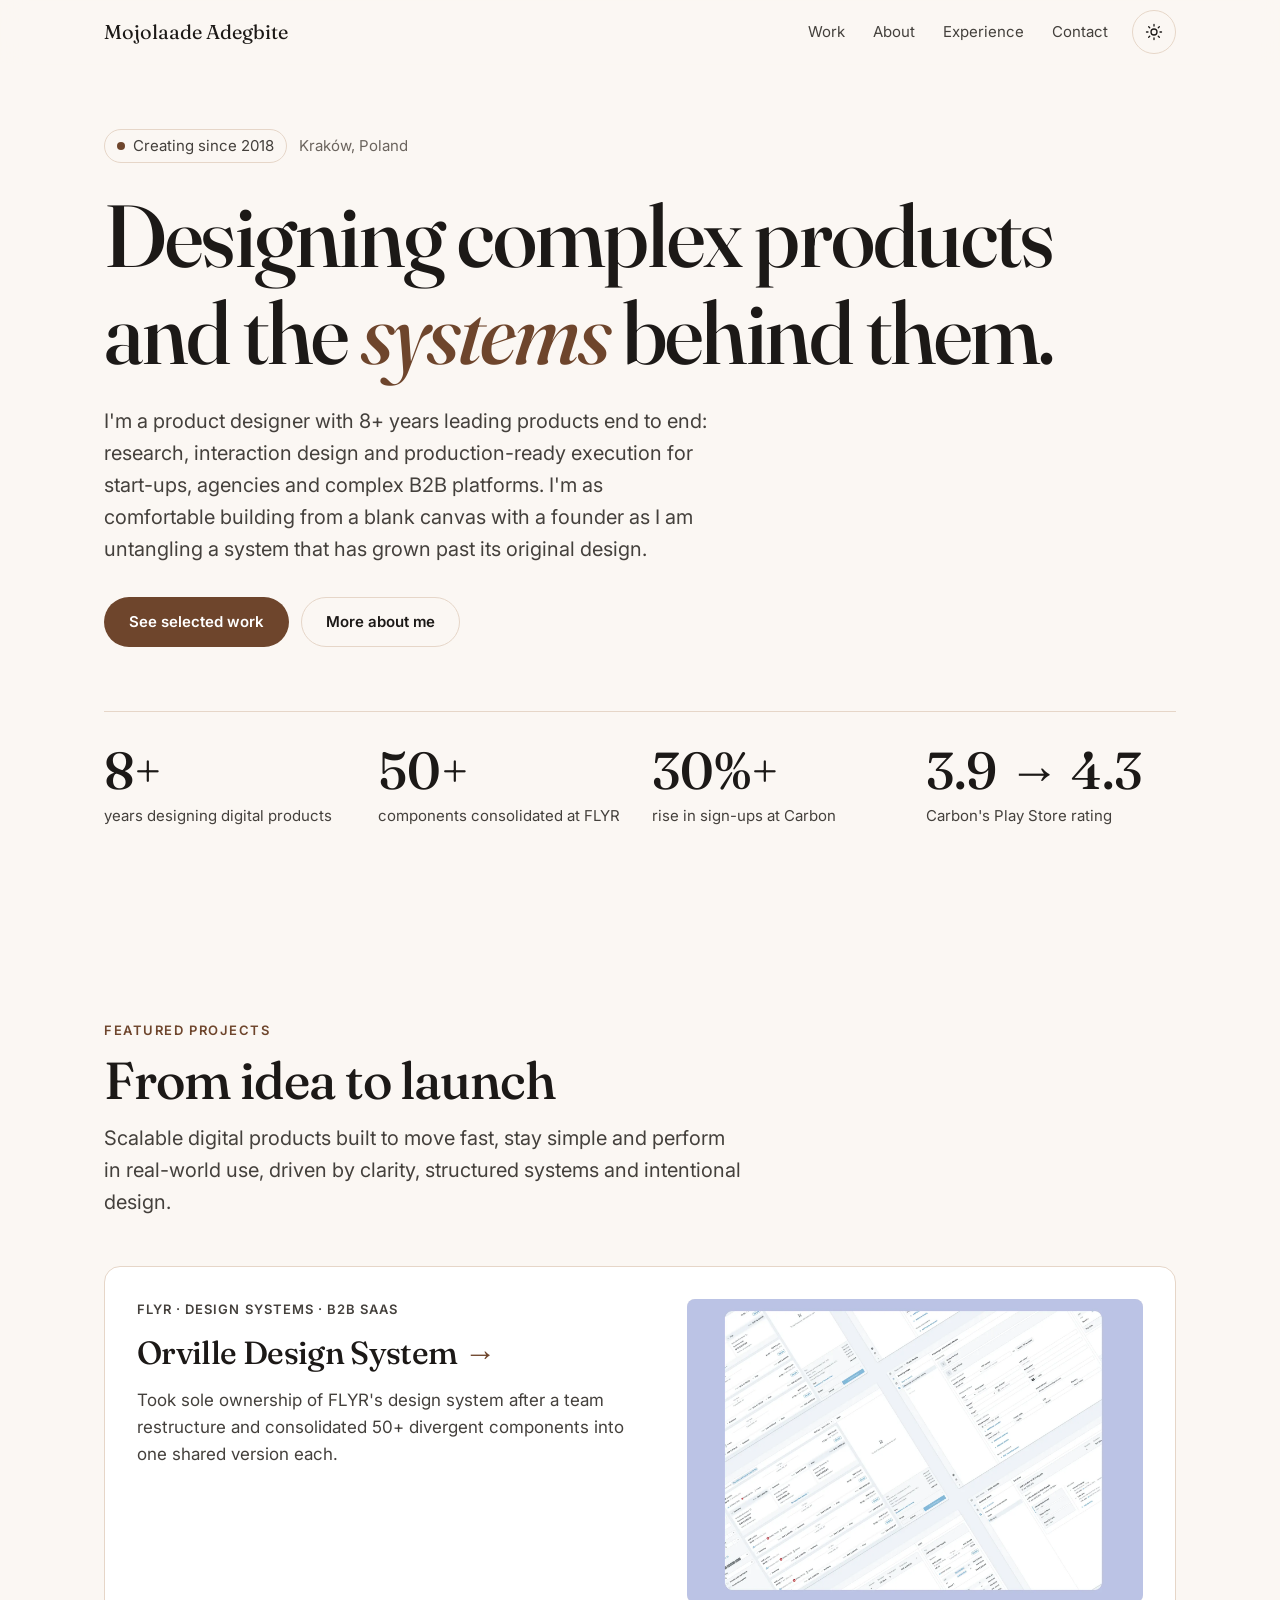
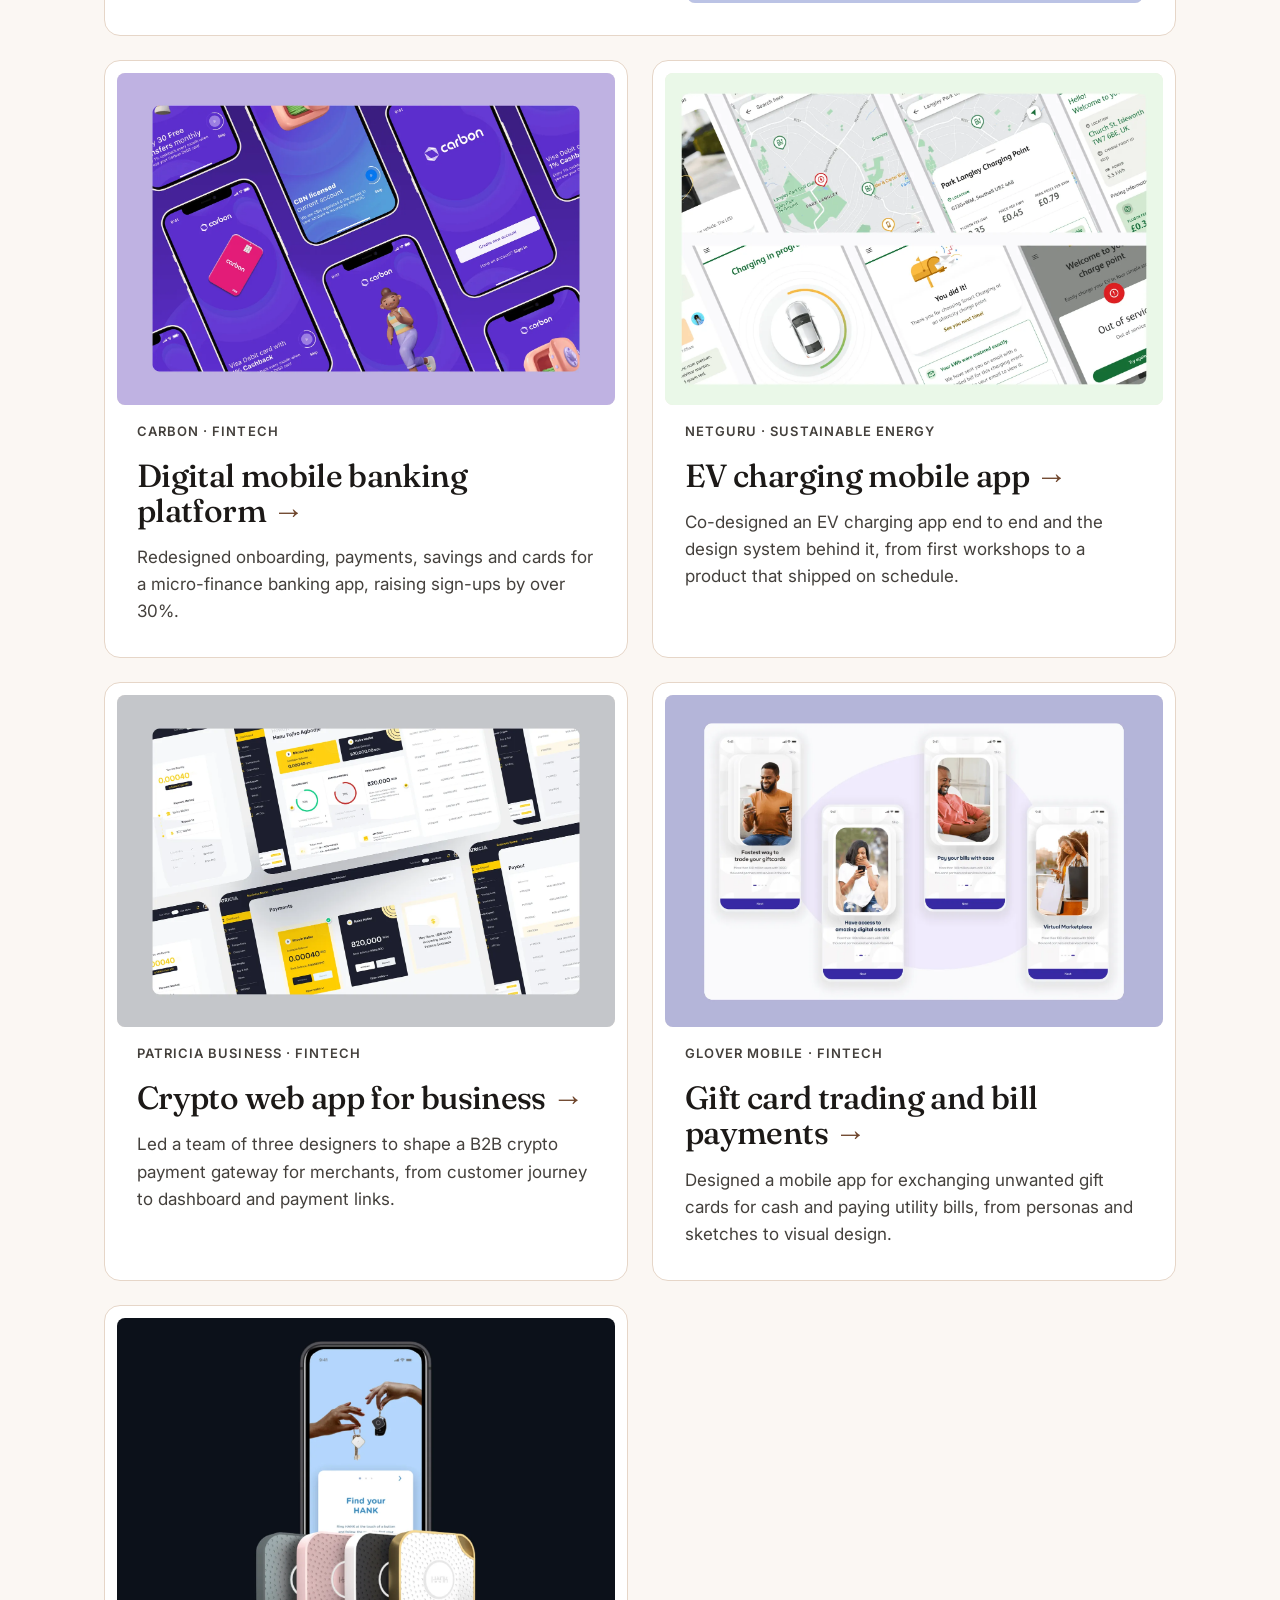
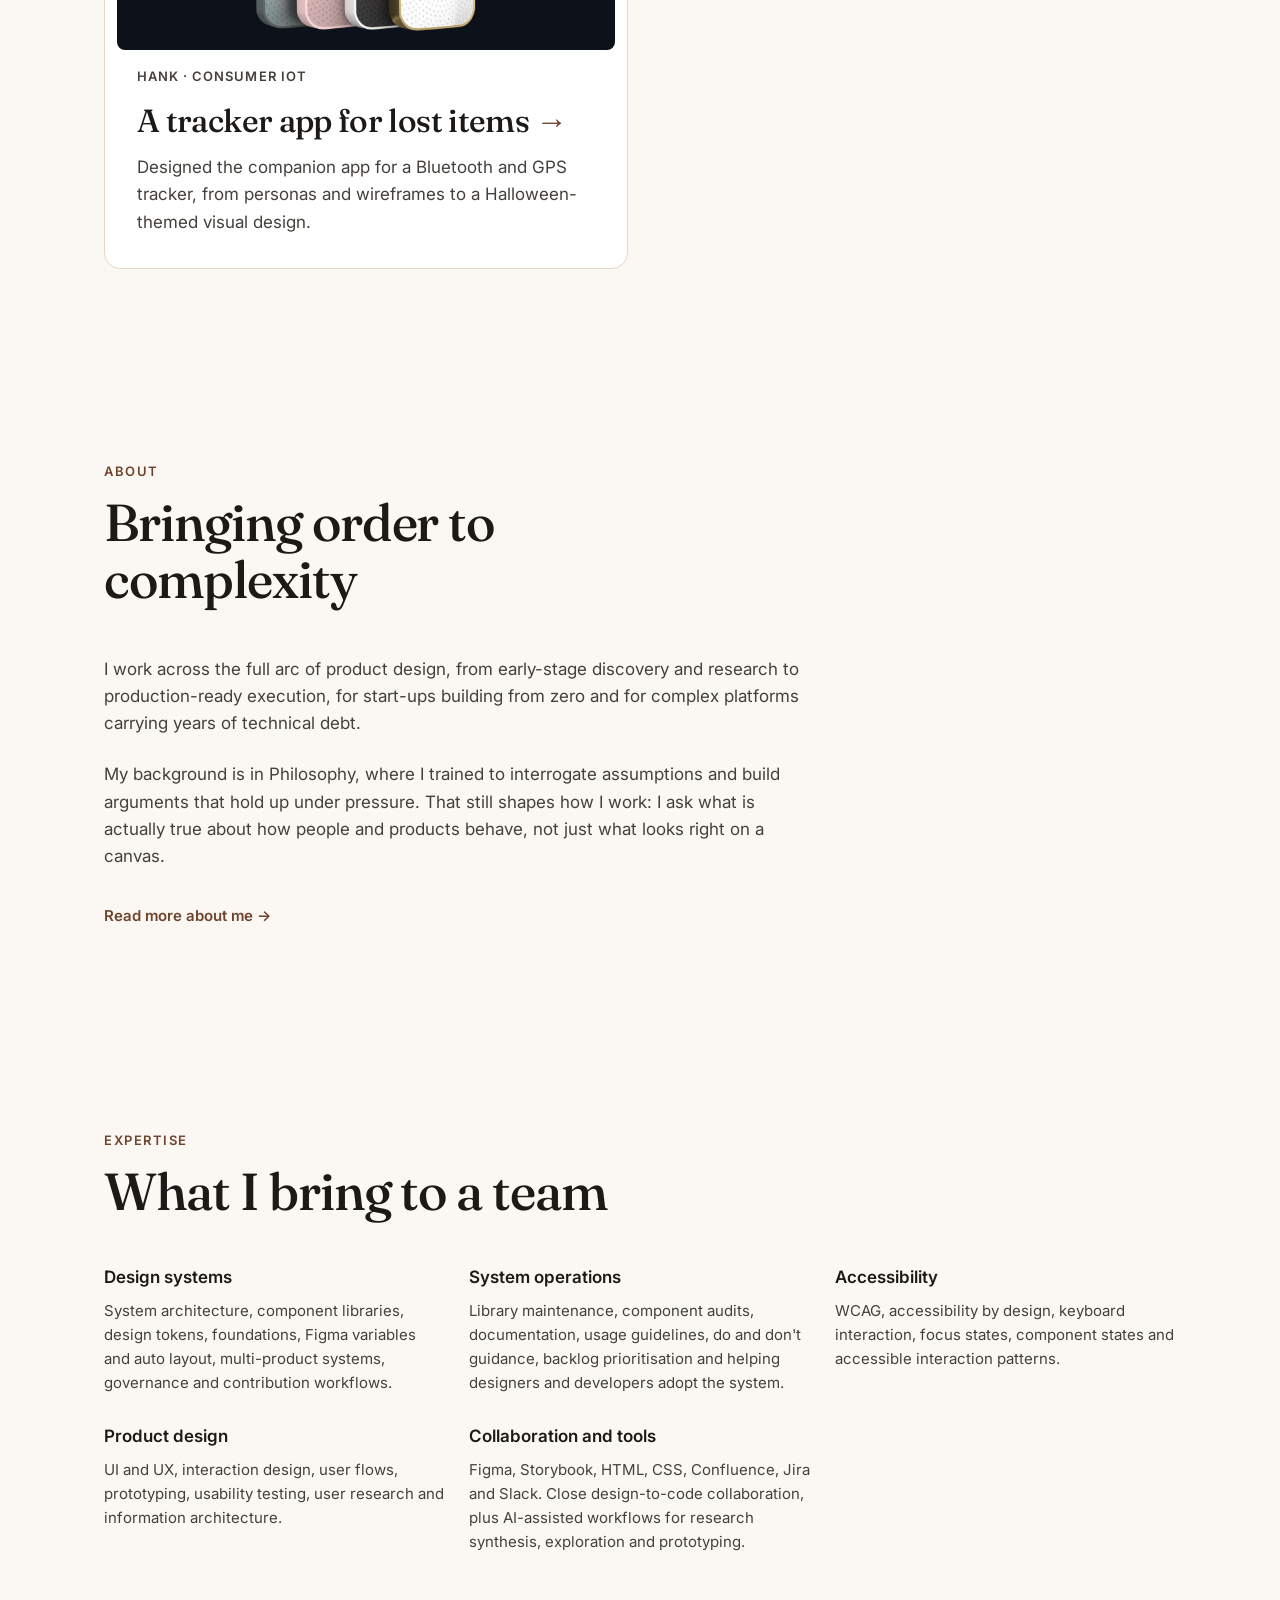
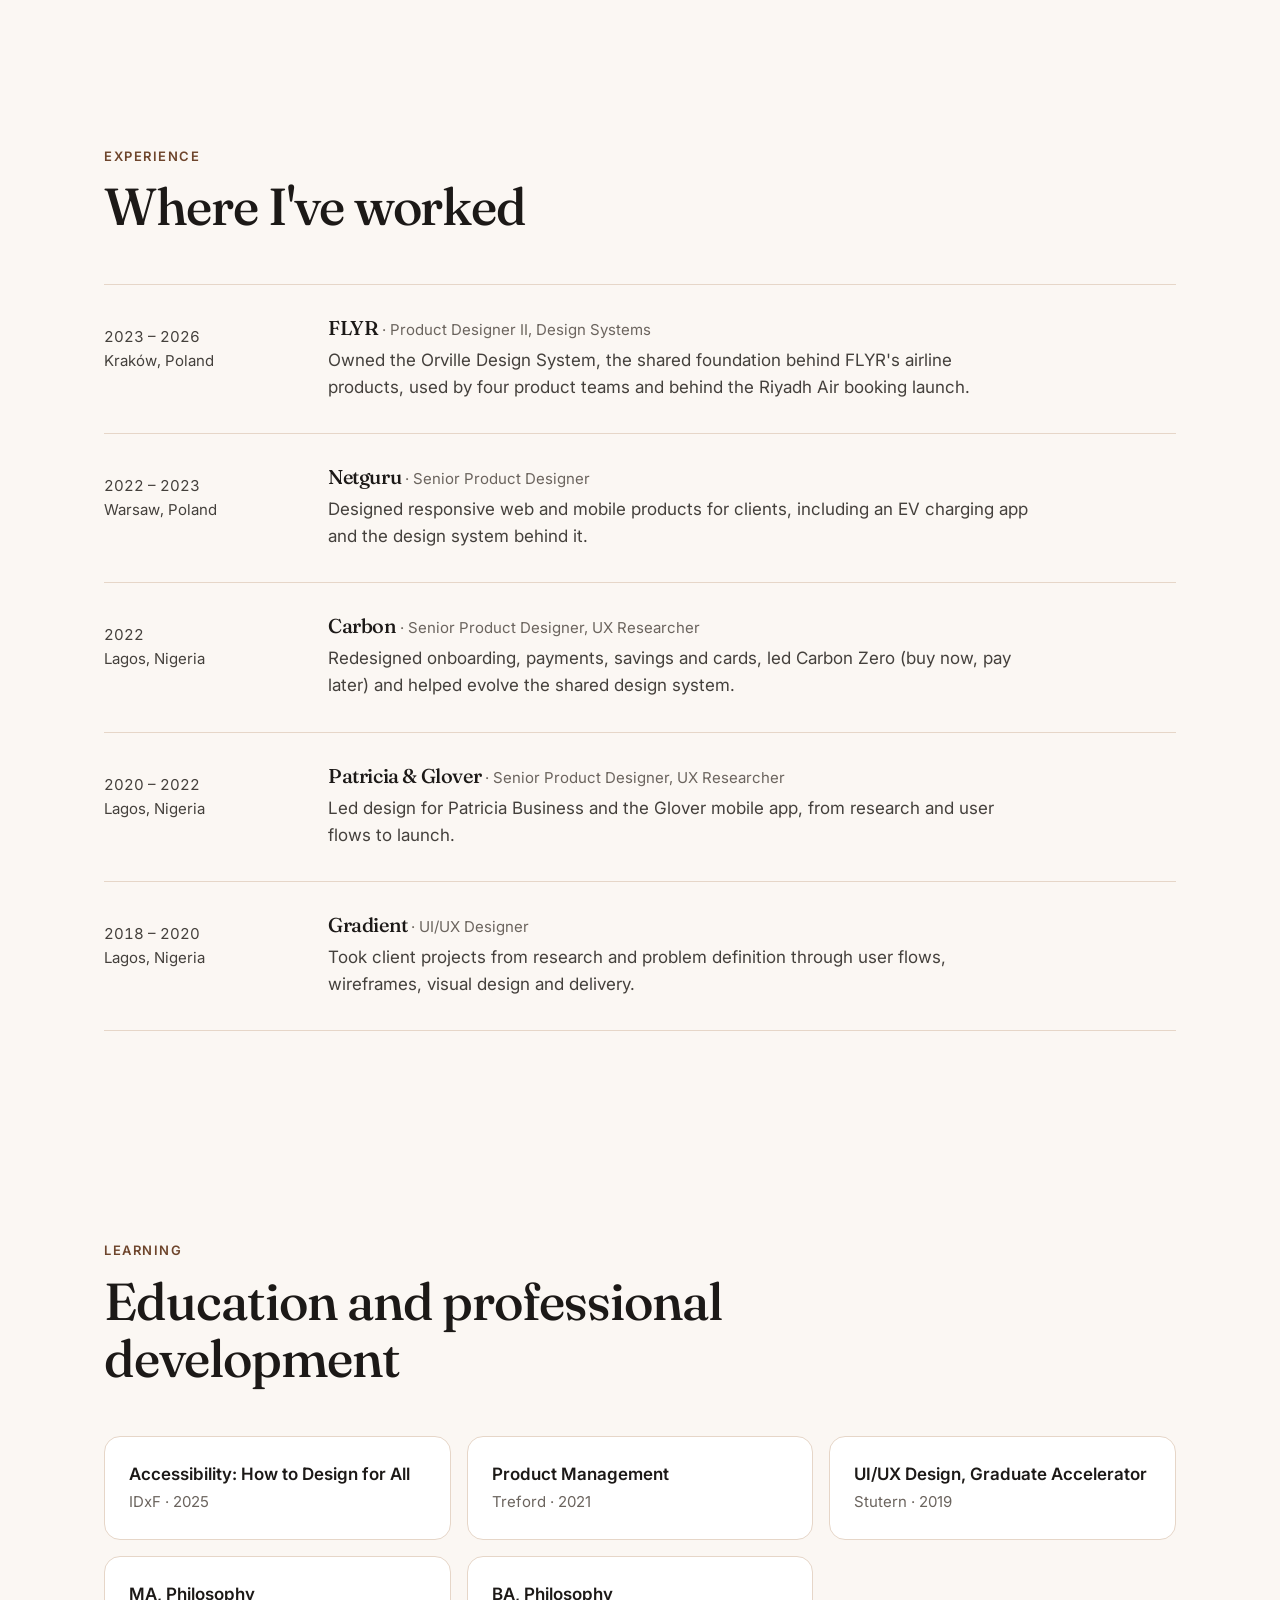
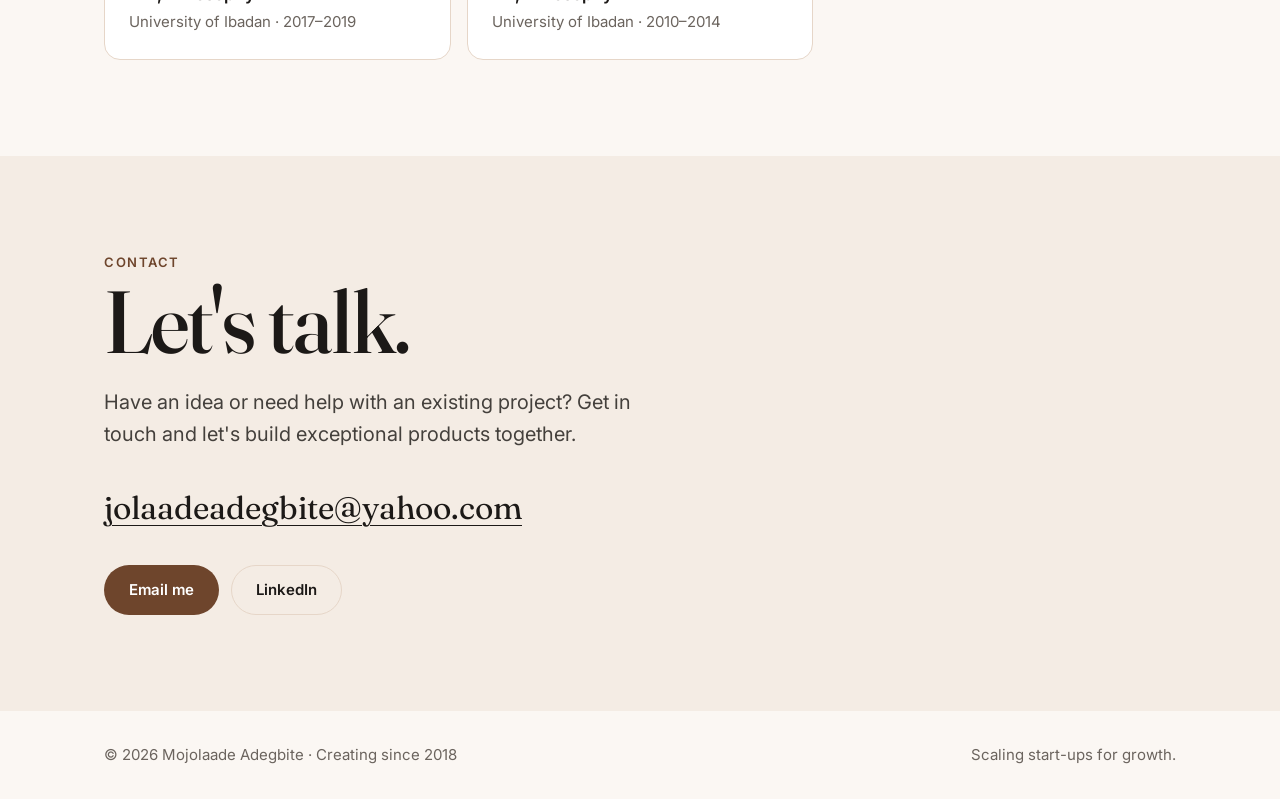
==== index.html @ 0b9174e7 "Add Hank tracker app case study New work/hank.html built from the Hank Figma file: overview, problem" ====
<!doctype html>
<html lang="en">
  <head>
    <meta charset="utf-8" />
    <meta name="viewport" content="width=device-width, initial-scale=1" />
    <title>Mojolaade Adegbite · Product Designer</title>
    <meta name="description" content="Mojolaade Adegbite is a Kraków-based product designer with 8+ years designing complex products and the design systems behind them, for start-ups, agencies and B2B platforms." />
    <meta property="og:title" content="Mojolaade Adegbite · Product Designer" />
    <meta property="og:description" content="Mojolaade Adegbite is a Kraków-based product designer with 8+ years designing complex products and the design systems behind them, for start-ups, agencies and B2B platforms." />
    <meta property="og:type" content="website" />
    <meta name="theme-color" content="#fbf7f3" media="(prefers-color-scheme: light)" />
    <meta name="theme-color" content="#141110" media="(prefers-color-scheme: dark)" />
    <link rel="icon" href="favicon.svg" type="image/svg+xml" />

    <!-- Apply a saved theme before first paint to avoid a flash. -->
    <script>
      try {
        const saved = localStorage.getItem("theme");
        if (saved) document.documentElement.dataset.theme = saved;
      } catch {}
    </script>

    <link rel="preconnect" href="https://fonts.googleapis.com" />
    <link rel="preconnect" href="https://fonts.gstatic.com" crossorigin />
    <link
      href="https://fonts.googleapis.com/css2?family=Fraunces:ital,opsz,wght@0,9..144,400..600;1,9..144,400..600&family=Inter:wght@400;500;600&display=swap"
      rel="stylesheet"
    />
    <link rel="stylesheet" href="styles/tokens.css" />
    <link rel="stylesheet" href="styles/main.css" />
    <script src="scripts/main.js" defer></script>
  </head>

  <body>
    <a class="skip-link" href="#main">Skip to content</a>

    <header class="site-header">
      <div class="container">
        <a class="wordmark" href="./">Mojolaade Adegbite</a>
        <nav class="nav" aria-label="Main">
          <a href="./#work">Work</a>
          <a href="about.html">About</a>
          <a href="./#experience">Experience</a>
          <a class="nav-contact" href="#contact">Contact</a>
          <button class="theme-toggle" type="button" aria-pressed="false">
            <span class="visually-hidden">Dark theme</span>
            <svg class="icon-sun" viewBox="0 0 24 24" fill="none" stroke="currentColor" stroke-width="1.75" stroke-linecap="round" aria-hidden="true"><circle cx="12" cy="12" r="4" /><path d="M12 2v2M12 20v2M4.9 4.9l1.4 1.4M17.7 17.7l1.4 1.4M2 12h2M20 12h2M4.9 19.1l1.4-1.4M17.7 6.3l1.4-1.4" /></svg>
            <svg class="icon-moon" viewBox="0 0 24 24" fill="none" stroke="currentColor" stroke-width="1.75" stroke-linecap="round" stroke-linejoin="round" aria-hidden="true"><path d="M21 12.8A9 9 0 1 1 11.2 3a7 7 0 0 0 9.8 9.8Z" /></svg>
          </button>
        </nav>
      </div>
    </header>

    <main id="main">
      <!-- Hero -->
      <section class="hero" id="top" aria-labelledby="hero-title">
        <div class="container">
          <div class="hero-meta">
            <span class="status">Creating since 2018</span>
            <span>Kraków, Poland</span>
          </div>
          <h1 id="hero-title">
            Designing complex products and the <em>systems</em> behind them.
          </h1>
          <p class="lede">
            I'm a product designer with 8+ years leading products end to end: research, interaction
            design and production-ready execution for start-ups, agencies and complex B2B platforms.
            I'm as comfortable building from a blank canvas with a founder as I am untangling a
            system that has grown past its original design.
          </p>
          <div class="actions">
            <a class="button button-primary" href="#work">See selected work</a>
            <a class="button button-secondary" href="about.html">More about me</a>
          </div>

          <ul class="stats" aria-label="Highlights">
            <li><strong>8+</strong><span>years designing digital products</span></li>
            <li><strong>50+</strong><span>components consolidated at FLYR</span></li>
            <li><strong>30%+</strong><span>rise in sign-ups at Carbon</span></li>
            <li><strong>3.9 → 4.3</strong><span>Carbon's Play Store rating</span></li>
          </ul>
        </div>
      </section>

      <!-- Selected work -->
      <section id="work" aria-labelledby="work-title">
        <div class="container">
          <div class="section-head reveal">
            <p class="eyebrow">Featured projects</p>
            <h2 id="work-title">From idea to launch</h2>
            <p class="lede">
              Scalable digital products built to move fast, stay simple and perform in real-world
              use, driven by clarity, structured systems and intentional design.
            </p>
          </div>

          <div class="work-grid">
            <article class="case case-featured reveal">
              <div>
                <p class="case-meta">FLYR · Design Systems · B2B SaaS</p>
                <h3><a href="work/flyr.html">Orville Design System</a></h3>
                <p>Took sole ownership of FLYR's design system after a team restructure and consolidated 50+ divergent components into one shared version each.</p>
              </div>
              <div class="case-media"><img src="images/work/flyr/cover.webp" alt="" width="1600" height="1244" loading="lazy" decoding="async" /></div>
            </article>

            <article class="case reveal">
              <div class="case-media"><img src="images/work/carbon/cover.webp" alt="" width="1600" height="1082" loading="lazy" decoding="async" /></div>
              <p class="case-meta">Carbon · Fintech</p>
                <h3><a href="work/carbon.html">Digital mobile banking platform</a></h3>
                <p>Redesigned onboarding, payments, savings and cards for a micro-finance banking app, raising sign-ups by over 30%.</p>
            </article>

            <article class="case reveal">
              <div class="case-media"><img src="images/work/netguru/cover.webp" alt="" width="1600" height="1049" loading="lazy" decoding="async" /></div>
              <p class="case-meta">Netguru · Sustainable Energy</p>
                <h3><a href="work/netguru.html">EV charging mobile app</a></h3>
                <p>Co-designed an EV charging app end to end and the design system behind it, from first workshops to a product that shipped on schedule.</p>
            </article>

            <article class="case reveal">
              <div class="case-media"><img src="images/work/patricia-business/cover.webp" alt="" width="1600" height="1082" loading="lazy" decoding="async" /></div>
              <p class="case-meta">Patricia Business · Fintech</p>
                <h3><a href="work/patricia-business.html">Crypto web app for business</a></h3>
                <p>Led a team of three designers to shape a B2B crypto payment gateway for merchants, from customer journey to dashboard and payment links.</p>
            </article>

            <article class="case reveal">
              <div class="case-media"><img src="images/work/glover/cover.webp" alt="" width="1600" height="1141" loading="lazy" decoding="async" /></div>
              <p class="case-meta">Glover Mobile · Fintech</p>
                <h3><a href="work/glover.html">Gift card trading and bill payments</a></h3>
                <p>Designed a mobile app for exchanging unwanted gift cards for cash and paying utility bills, from personas and sketches to visual design.</p>
            </article>

            <article class="case reveal">
              <div class="case-media"><img src="images/work/hank/cover.webp" alt="" width="1600" height="1100" loading="lazy" decoding="async" /></div>
              <p class="case-meta">Hank · Consumer IoT</p>
                <h3><a href="work/hank.html">A tracker app for lost items</a></h3>
                <p>Designed the companion app for a Bluetooth and GPS tracker, from personas and wireframes to a Halloween-themed visual design.</p>
            </article>
          </div>
        </div>
      </section>

      <!-- About -->
      <section id="about" aria-labelledby="about-title">
        <div class="container">
          <div class="section-head reveal">
            <p class="eyebrow">About</p>
            <h2 id="about-title">Bringing order to complexity</h2>
          </div>
          <div class="about-grid reveal">
            <p>
              I work across the full arc of product design, from early-stage discovery and research
              to production-ready execution, for start-ups building from zero and for complex
              platforms carrying years of technical debt.
            </p>
            <p>
              My background is in Philosophy, where I trained to interrogate assumptions and build
              arguments that hold up under pressure. That still shapes how I work: I ask what is
              actually true about how people and products behave, not just what looks right on a
              canvas.
            </p>
            <a class="text-link" href="about.html">Read more about me →</a>
          </div>
        </div>
      </section>

      <!-- Expertise -->
      <section id="expertise" aria-labelledby="expertise-title">
        <div class="container">
          <div class="section-head reveal">
            <p class="eyebrow">Expertise</p>
            <h2 id="expertise-title">What I bring to a team</h2>
          </div>
          <div class="expertise-grid reveal">
            <div>
              <h3>Design systems</h3>
              <p>System architecture, component libraries, design tokens, foundations, Figma variables and auto layout, multi-product systems, governance and contribution workflows.</p>
            </div>
            <div>
              <h3>System operations</h3>
              <p>Library maintenance, component audits, documentation, usage guidelines, do and don't guidance, backlog prioritisation and helping designers and developers adopt the system.</p>
            </div>
            <div>
              <h3>Accessibility</h3>
              <p>WCAG, accessibility by design, keyboard interaction, focus states, component states and accessible interaction patterns.</p>
            </div>
            <div>
              <h3>Product design</h3>
              <p>UI and UX, interaction design, user flows, prototyping, usability testing, user research and information architecture.</p>
            </div>
            <div>
              <h3>Collaboration and tools</h3>
              <p>Figma, Storybook, HTML, CSS, Confluence, Jira and Slack. Close design-to-code collaboration, plus AI-assisted workflows for research synthesis, exploration and prototyping.</p>
            </div>
          </div>
        </div>
      </section>

      <!-- Experience -->
      <section id="experience" aria-labelledby="experience-title">
        <div class="container">
          <div class="section-head reveal">
            <p class="eyebrow">Experience</p>
            <h2 id="experience-title">Where I've worked</h2>
          </div>
          <ol class="timeline reveal">
            <li class="role">
              <p class="role-when">2023 – 2026<br />Kraków, Poland</p>
              <div>
                <h3>FLYR <span>· Product Designer II, Design Systems</span></h3>
                <p>Owned the Orville Design System, the shared foundation behind FLYR's airline products, used by four product teams and behind the Riyadh Air booking launch.</p>
              </div>
            </li>
            <li class="role">
              <p class="role-when">2022 – 2023<br />Warsaw, Poland</p>
              <div>
                <h3>Netguru <span>· Senior Product Designer</span></h3>
                <p>Designed responsive web and mobile products for clients, including an EV charging app and the design system behind it.</p>
              </div>
            </li>
            <li class="role">
              <p class="role-when">2022<br />Lagos, Nigeria</p>
              <div>
                <h3>Carbon <span>· Senior Product Designer, UX Researcher</span></h3>
                <p>Redesigned onboarding, payments, savings and cards, led Carbon Zero (buy now, pay later) and helped evolve the shared design system.</p>
              </div>
            </li>
            <li class="role">
              <p class="role-when">2020 – 2022<br />Lagos, Nigeria</p>
              <div>
                <h3>Patricia &amp; Glover <span>· Senior Product Designer, UX Researcher</span></h3>
                <p>Led design for Patricia Business and the Glover mobile app, from research and user flows to launch.</p>
              </div>
            </li>
            <li class="role">
              <p class="role-when">2018 – 2020<br />Lagos, Nigeria</p>
              <div>
                <h3>Gradient <span>· UI/UX Designer</span></h3>
                <p>Took client projects from research and problem definition through user flows, wireframes, visual design and delivery.</p>
              </div>
            </li>
          </ol>
        </div>
      </section>

      <!-- Education -->
      <section id="education" aria-labelledby="education-title">
        <div class="container">
          <div class="section-head reveal">
            <p class="eyebrow">Learning</p>
            <h2 id="education-title">Education and professional development</h2>
          </div>
          <ul class="edu-list reveal">
            <li><strong>Accessibility: How to Design for All</strong><span>IDxF · 2025</span></li>
            <li><strong>Product Management</strong><span>Treford · 2021</span></li>
            <li><strong>UI/UX Design, Graduate Accelerator</strong><span>Stutern · 2019</span></li>
            <li><strong>MA, Philosophy</strong><span>University of Ibadan · 2017–2019</span></li>
            <li><strong>BA, Philosophy</strong><span>University of Ibadan · 2010–2014</span></li>
          </ul>
        </div>
      </section>

      <!-- Contact -->
      <section class="contact" id="contact" aria-labelledby="contact-title">
        <div class="container reveal">
          <p class="eyebrow">Contact</p>
          <h2 id="contact-title">Let's talk.</h2>
          <p class="lede" style="margin-top: var(--space-4); max-width: 36rem">
            Have an idea or need help with an existing project? Get in touch and let's build
            exceptional products together.
          </p>
          <a class="contact-email" href="mailto:jolaadeadegbite@yahoo.com">jolaadeadegbite@yahoo.com</a>
          <div class="actions">
            <a class="button button-primary" href="mailto:jolaadeadegbite@yahoo.com">Email me</a>
            <a class="button button-secondary" href="https://www.linkedin.com/in/mojolaade-adegbite/" target="_blank" rel="noopener">LinkedIn<span class="visually-hidden"> (opens in a new tab)</span></a>
          </div>
        </div>
      </section>
    </main>

    <footer class="site-footer">
      <div class="container">
        <p>© <span data-year>2026</span> Mojolaade Adegbite · Creating since 2018</p>
        <p>Scaling start-ups for growth.</p>
      </div>
    </footer>
  </body>
</html>
---- styles/tokens.css ----
/*
  Design tokens.
  Primitives hold raw values; semantic tokens map them to roles.
  Components only use semantic tokens, so a theme is a remap, not a rewrite.
*/

:root {
  /* Primitives: colour */
  --clay-50: #fbf7f3;
  --clay-100: #f4ece4;
  --clay-200: #e6d6c8;
  --clay-600: #8a5a3c;
  --clay-700: #6e452c;
  --ink-900: #1c1917;
  --ink-700: #44403c;
  --ink-500: #6b645e;
  --night-950: #141110;
  --night-900: #1d1917;
  --night-800: #2a2522;
  --night-600: #4a423d;
  --sand-100: #f2ebe4;
  --sand-300: #c9bdb2;
  --sand-500: #a39488;
  --peach-300: #e8b08c;
  --peach-400: #dc9a70;

  /* Primitives: type */
  --font-display: "Fraunces", Georgia, "Times New Roman", serif;
  --font-body: "Inter", system-ui, -apple-system, "Segoe UI", Roboto, sans-serif;

  --text-xs: 0.8125rem;
  --text-sm: 0.9375rem;
  --text-md: 1.0625rem;
  --text-lg: 1.25rem;
  --text-xl: clamp(1.5rem, 1.2rem + 1.2vw, 2rem);
  --text-2xl: clamp(2rem, 1.4rem + 2.6vw, 3.25rem);
  --text-3xl: clamp(2.75rem, 1.6rem + 5vw, 5.5rem);

  /* Primitives: space (4px base) */
  --space-1: 0.25rem;
  --space-2: 0.5rem;
  --space-3: 0.75rem;
  --space-4: 1rem;
  --space-5: 1.5rem;
  --space-6: 2rem;
  --space-7: 3rem;
  --space-8: 4rem;
  --space-9: 6rem;

  --radius-sm: 0.5rem;
  --radius-md: 1rem;
  --radius-pill: 999px;

  --duration-fast: 150ms;
  --duration-base: 300ms;
  --ease-out: cubic-bezier(0.2, 0.8, 0.2, 1);

  /* Semantic: light */
  --color-bg: var(--clay-50);
  --color-surface: #ffffff;
  --color-surface-muted: var(--clay-100);
  --color-border: var(--clay-200);
  --color-text: var(--ink-900);
  --color-text-muted: var(--ink-700);
  --color-text-subtle: var(--ink-500);
  --color-accent: var(--clay-700);
  --color-accent-hover: var(--clay-600);
  --color-on-accent: #ffffff;
  --color-focus: var(--clay-700);

  --layout-max: 72rem;
  --layout-gutter: clamp(1rem, 4vw, 2.5rem);

  color-scheme: light;
}

@media (prefers-color-scheme: dark) {
  :root:not([data-theme="light"]) {
    --color-bg: var(--night-950);
    --color-surface: var(--night-900);
    --color-surface-muted: var(--night-800);
    --color-border: var(--night-600);
    --color-text: var(--sand-100);
    --color-text-muted: var(--sand-300);
    --color-text-subtle: var(--sand-500);
    --color-accent: var(--peach-300);
    --color-accent-hover: var(--peach-400);
    --color-on-accent: var(--night-950);
    --color-focus: var(--peach-300);
    color-scheme: dark;
  }
}

:root[data-theme="dark"] {
  --color-bg: var(--night-950);
  --color-surface: var(--night-900);
  --color-surface-muted: var(--night-800);
  --color-border: var(--night-600);
  --color-text: var(--sand-100);
  --color-text-muted: var(--sand-300);
  --color-text-subtle: var(--sand-500);
  --color-accent: var(--peach-300);
  --color-accent-hover: var(--peach-400);
  --color-on-accent: var(--night-950);
  --color-focus: var(--peach-300);
  color-scheme: dark;
}
---- styles/main.css ----
/* Base */

*,
*::before,
*::after {
  box-sizing: border-box;
}

html {
  scroll-behavior: smooth;
  -webkit-text-size-adjust: 100%;
}

body {
  margin: 0;
  background: var(--color-bg);
  color: var(--color-text);
  font-family: var(--font-body);
  font-size: var(--text-md);
  line-height: 1.6;
  -webkit-font-smoothing: antialiased;
}

h1,
h2,
h3 {
  margin: 0;
  font-family: var(--font-display);
  font-weight: 500;
  line-height: 1.1;
  letter-spacing: -0.02em;
}

p,
ul {
  margin: 0;
}

a {
  color: inherit;
  text-underline-offset: 0.2em;
  text-decoration-thickness: 1px;
}

a:hover {
  color: var(--color-accent);
}

:focus-visible {
  outline: 2px solid var(--color-focus);
  outline-offset: 3px;
  border-radius: var(--radius-sm);
}

.visually-hidden {
  position: absolute;
  width: 1px;
  height: 1px;
  overflow: hidden;
  clip: rect(0 0 0 0);
  white-space: nowrap;
}

.skip-link {
  position: absolute;
  top: var(--space-3);
  left: var(--space-3);
  z-index: 10;
  padding: var(--space-2) var(--space-4);
  background: var(--color-accent);
  color: var(--color-on-accent);
  border-radius: var(--radius-pill);
  transform: translateY(-200%);
}

.skip-link:focus {
  transform: none;
}

.container {
  width: 100%;
  max-width: var(--layout-max);
  margin: 0 auto;
  padding: 0 var(--layout-gutter);
}

/* Header */

.site-header {
  position: sticky;
  top: 0;
  z-index: 5;
  background: color-mix(in srgb, var(--color-bg) 85%, transparent);
  backdrop-filter: blur(12px);
  -webkit-backdrop-filter: blur(12px);
  border-bottom: 1px solid transparent;
  transition: border-color var(--duration-base) var(--ease-out);
}

.site-header.is-scrolled {
  border-bottom-color: var(--color-border);
}

.site-header .container {
  display: flex;
  align-items: center;
  justify-content: space-between;
  gap: var(--space-4);
  min-height: 4rem;
}

.wordmark {
  font-family: var(--font-display);
  font-size: var(--text-lg);
  text-decoration: none;
}

.nav {
  display: flex;
  align-items: center;
  gap: var(--space-1);
}

.nav a {
  padding: var(--space-2) var(--space-3);
  font-size: var(--text-sm);
  color: var(--color-text-muted);
  text-decoration: none;
  border-radius: var(--radius-pill);
}

.nav a:hover {
  color: var(--color-text);
  background: var(--color-surface-muted);
}

.theme-toggle {
  display: inline-grid;
  place-items: center;
  width: 2.75rem;
  height: 2.75rem;
  margin-left: var(--space-2);
  padding: 0;
  border: 1px solid var(--color-border);
  border-radius: var(--radius-pill);
  background: transparent;
  color: var(--color-text);
  cursor: pointer;
}

.theme-toggle:hover {
  background: var(--color-surface-muted);
}

.theme-toggle svg {
  width: 1.125rem;
  height: 1.125rem;
}

.icon-moon,
:root[data-theme="dark"] .icon-sun {
  display: none;
}

:root[data-theme="dark"] .icon-moon {
  display: block;
}

@media (max-width: 40rem) {
  .nav a:not(.nav-contact) {
    display: none;
  }
}

/* Sections */

section {
  padding: var(--space-9) 0;
  scroll-margin-top: 4rem;
}

.section-head {
  display: grid;
  gap: var(--space-3);
  margin-bottom: var(--space-7);
  max-width: 40rem;
}

.eyebrow {
  font-size: var(--text-xs);
  font-weight: 600;
  letter-spacing: 0.12em;
  text-transform: uppercase;
  color: var(--color-accent);
}

.section-head h2 {
  font-size: var(--text-2xl);
}

.lede {
  font-size: var(--text-lg);
  color: var(--color-text-muted);
}

/* Hero */

.hero {
  padding-top: var(--space-8);
}

.hero-meta {
  display: flex;
  flex-wrap: wrap;
  align-items: center;
  gap: var(--space-3);
  margin-bottom: var(--space-5);
  font-size: var(--text-sm);
  color: var(--color-text-subtle);
}

.status {
  display: inline-flex;
  align-items: center;
  gap: var(--space-2);
  padding: var(--space-1) var(--space-3);
  border: 1px solid var(--color-border);
  border-radius: var(--radius-pill);
  color: var(--color-text-muted);
}

.status::before {
  content: "";
  width: 0.5rem;
  height: 0.5rem;
  border-radius: 50%;
  background: var(--color-accent);
}

.hero h1 {
  max-width: 18ch;
  font-size: var(--text-3xl);
}

.hero h1 em {
  font-style: italic;
  color: var(--color-accent);
}

.hero .lede {
  max-width: 38rem;
  margin-top: var(--space-5);
}

.actions {
  display: flex;
  flex-wrap: wrap;
  gap: var(--space-3);
  margin-top: var(--space-6);
}

.button {
  display: inline-flex;
  align-items: center;
  gap: var(--space-2);
  min-height: 2.75rem;
  padding: var(--space-3) var(--space-5);
  font-size: var(--text-sm);
  font-weight: 600;
  text-decoration: none;
  border-radius: var(--radius-pill);
  border: 1px solid transparent;
  transition:
    background-color var(--duration-fast) var(--ease-out),
    transform var(--duration-fast) var(--ease-out);
}

.button:active {
  transform: scale(0.98);
}

.button-primary {
  background: var(--color-accent);
  color: var(--color-on-accent);
}

.button-primary:hover {
  background: var(--color-accent-hover);
  color: var(--color-on-accent);
}

.button-secondary {
  border-color: var(--color-border);
  color: var(--color-text);
}

.button-secondary:hover {
  background: var(--color-surface-muted);
  color: var(--color-text);
}

.stats {
  display: grid;
  grid-template-columns: repeat(auto-fit, minmax(10rem, 1fr));
  gap: var(--space-5);
  margin-top: var(--space-8);
  padding-top: var(--space-6);
  border-top: 1px solid var(--color-border);
  list-style: none;
  padding-left: 0;
}

.stats strong {
  display: block;
  font-family: var(--font-display);
  font-size: var(--text-2xl);
  font-weight: 500;
  line-height: 1;
}

.stats span {
  display: block;
  margin-top: var(--space-2);
  font-size: var(--text-sm);
  color: var(--color-text-muted);
}

/* Work */

.work-grid {
  display: grid;
  grid-template-columns: repeat(auto-fit, minmax(min(100%, 22rem), 1fr));
  gap: var(--space-5);
}

.case {
  display: flex;
  flex-direction: column;
  gap: var(--space-4);
  padding: var(--space-6);
  background: var(--color-surface);
  border: 1px solid var(--color-border);
  border-radius: var(--radius-md);
}

.case-featured {
  grid-column: 1 / -1;
}

.case-featured > div:first-child {
  display: grid;
  gap: var(--space-4);
}

@media (min-width: 56rem) {
  .case-featured {
    display: grid;
    grid-template-columns: 1.1fr 1fr;
    gap: var(--space-7);
    align-items: start;
  }
}

.case-meta {
  font-size: var(--text-xs);
  font-weight: 600;
  letter-spacing: 0.08em;
  text-transform: uppercase;
  color: var(--color-text-subtle);
}

.case h3 {
  font-size: var(--text-xl);
}

.case p {
  color: var(--color-text-muted);
}

.case ul {
  display: grid;
  gap: var(--space-2);
  padding-left: var(--space-5);
  color: var(--color-text-muted);
  font-size: var(--text-sm);
}

/* Expertise */

.expertise-grid {
  display: grid;
  grid-template-columns: repeat(auto-fit, minmax(min(100%, 16rem), 1fr));
  gap: var(--space-6) var(--space-5);
}

.expertise-grid h3 {
  margin-bottom: var(--space-3);
  font-family: var(--font-body);
  font-size: var(--text-md);
  font-weight: 600;
  letter-spacing: 0;
}

.expertise-grid p {
  font-size: var(--text-sm);
  color: var(--color-text-muted);
}

/* Experience */

.timeline {
  display: grid;
  padding: 0;
  list-style: none;
  border-top: 1px solid var(--color-border);
}

.role {
  display: grid;
  gap: var(--space-2) var(--space-6);
  padding: var(--space-6) 0;
  border-bottom: 1px solid var(--color-border);
}

@media (min-width: 48rem) {
  .role {
    grid-template-columns: 12rem 1fr;
  }
}

.role-when {
  font-size: var(--text-sm);
  color: var(--color-text-subtle);
  font-variant-numeric: tabular-nums;
}

.role h3 {
  font-size: var(--text-lg);
}

.role h3 span {
  color: var(--color-text-subtle);
  font-family: var(--font-body);
  font-size: var(--text-sm);
  font-weight: 400;
  letter-spacing: 0;
}

.role p {
  margin-top: var(--space-2);
  max-width: 44rem;
  color: var(--color-text-muted);
}

/* Education */

.edu-list {
  display: grid;
  grid-template-columns: repeat(auto-fit, minmax(min(100%, 18rem), 1fr));
  gap: var(--space-4);
  padding: 0;
  list-style: none;
}

.edu-list li {
  padding: var(--space-5);
  background: var(--color-surface);
  border: 1px solid var(--color-border);
  border-radius: var(--radius-md);
}

.edu-list strong {
  display: block;
  font-weight: 600;
}

.edu-list span {
  font-size: var(--text-sm);
  color: var(--color-text-subtle);
}

/* Contact */

.contact {
  background: var(--color-surface-muted);
}

.contact h2 {
  max-width: 16ch;
  font-size: var(--text-3xl);
}

.contact-email {
  display: inline-block;
  margin-top: var(--space-6);
  font-family: var(--font-display);
  font-size: var(--text-xl);
  overflow-wrap: anywhere;
}

.site-footer {
  padding: var(--space-6) 0;
  font-size: var(--text-sm);
  color: var(--color-text-subtle);
}

.site-footer .container {
  display: flex;
  flex-wrap: wrap;
  justify-content: space-between;
  gap: var(--space-3);
}

/* Motion: gentle reveal on scroll, skipped for Reduce Motion */

@media (prefers-reduced-motion: no-preference) {
  .reveal {
    opacity: 0;
    transform: translateY(1rem);
    transition:
      opacity 600ms var(--ease-out),
      transform 600ms var(--ease-out);
  }

  .reveal.is-visible {
    opacity: 1;
    transform: none;
  }
}

@media (prefers-reduced-motion: reduce) {
  html {
    scroll-behavior: auto;
  }
}

/* Inline text link with an arrow, used for "More about me" and back links */

.text-link {
  display: inline-flex;
  align-items: center;
  gap: var(--space-2);
  min-height: 2.75rem;
  font-size: var(--text-sm);
  font-weight: 600;
  color: var(--color-accent);
  text-decoration: none;
}

.text-link:hover {
  color: var(--color-accent-hover);
  text-decoration: underline;
}

/* Work cards link through to case studies */

.case h3 a {
  text-decoration: none;
}

.case h3 a::after {
  content: " →";
  color: var(--color-accent);
}

.case h3 a:hover {
  color: var(--color-accent);
  text-decoration: underline;
}

/* About (homepage teaser) */

.about-grid {
  display: grid;
  gap: var(--space-5);
  max-width: 44rem;
}

.about-grid p {
  color: var(--color-text-muted);
}

/* Case study and long-form pages */

.page-hero {
  padding-top: var(--space-8);
  padding-bottom: var(--space-7);
}

.page-hero h1 {
  max-width: 20ch;
  margin-top: var(--space-3);
  font-size: var(--text-3xl);
}

.page-hero .lede {
  max-width: 44rem;
  margin-top: var(--space-5);
}

.facts {
  display: grid;
  grid-template-columns: repeat(auto-fit, minmax(min(100%, 11rem), 1fr));
  gap: var(--space-5);
  margin: var(--space-7) 0 0;
  padding-top: var(--space-5);
  border-top: 1px solid var(--color-border);
}

.facts dt {
  font-size: var(--text-xs);
  font-weight: 600;
  letter-spacing: 0.08em;
  text-transform: uppercase;
  color: var(--color-text-subtle);
}

.facts dd {
  margin: var(--space-1) 0 0;
}

.prose {
  padding-bottom: var(--space-9);
}

/* Keep a readable measure while staying on the page's left edge */
.prose > * {
  max-width: 44rem;
}

.prose > .stats {
  max-width: none;
}

.prose > * + * {
  margin-top: var(--space-4);
}

.prose h2 {
  margin-top: var(--space-8);
  font-size: var(--text-2xl);
}

.prose h2 + * {
  margin-top: var(--space-5);
}

.prose .eyebrow {
  margin-top: var(--space-8);
}

.prose .eyebrow + h2 {
  margin-top: var(--space-3);
}

.prose h3 {
  margin-top: var(--space-6);
  font-size: var(--text-lg);
}

.prose p,
.prose li {
  color: var(--color-text-muted);
}

.prose ul,
.prose ol {
  display: grid;
  gap: var(--space-2);
  padding-left: var(--space-5);
}

.prose strong {
  color: var(--color-text);
  font-weight: 600;
}

.prose blockquote {
  margin: var(--space-5) 0 0;
  padding: var(--space-4) var(--space-5);
  border-left: 3px solid var(--color-accent);
  background: var(--color-surface);
  border-radius: 0 var(--radius-sm) var(--radius-sm) 0;
  font-style: italic;
  color: var(--color-text-muted);
}

.prose blockquote + blockquote {
  margin-top: var(--space-3);
}

.pull {
  margin-top: var(--space-6);
  font-family: var(--font-display);
  font-size: var(--text-xl);
  line-height: 1.3;
  color: var(--color-text);
}

.prose .stats {
  gap: var(--space-5);
  margin-top: var(--space-6);
  padding-left: 0;
}

/* Colour swatches in a case study's style guide */
.prose .swatches {
  display: grid;
  grid-template-columns: repeat(auto-fill, minmax(8rem, 1fr));
  gap: var(--space-4);
  padding-left: 0;
  list-style: none;
}

.swatches li {
  display: grid;
  gap: var(--space-1);
  font-size: var(--text-sm);
  font-variant-numeric: tabular-nums;
}

.swatches li::before {
  content: "";
  aspect-ratio: 4 / 3;
  border-radius: var(--radius-sm);
  border: 1px solid var(--color-border);
  background: var(--swatch);
}

.swatches span {
  font-weight: 600;
  color: var(--color-text);
}

.more-work {
  padding: var(--space-8) 0;
  border-top: 1px solid var(--color-border);
}

.more-work h2 {
  margin-bottom: var(--space-5);
  font-size: var(--text-xl);
}

/* Images */

.case-media {
  overflow: hidden;
  border-radius: var(--radius-sm);
  background: var(--color-surface-muted);
}

.case-media img,
.figure img {
  display: block;
  width: 100%;
  height: auto;
}

.case:not(.case-featured) .case-media {
  margin: calc(var(--space-3) - var(--space-6)) calc(var(--space-3) - var(--space-6)) 0;
}

/* One shape for every card so titles line up across a row */
.case-media img {
  aspect-ratio: 3 / 2;
  object-fit: cover;
}

.figure {
  margin: var(--space-6) 0 0;
}

.figure img {
  border-radius: var(--radius-md);
  border: 1px solid var(--color-border);
}

/* Tall screenshots keep their shape but stop at a screen-ish height */
.prose .figure img {
  width: auto;
  max-width: 100%;
  max-height: 48rem;
}

.figure figcaption {
  margin-top: var(--space-2);
  font-size: var(--text-sm);
  color: var(--color-text-subtle);
}

.cover {
  margin: 0 0 var(--space-7);
}

.about-hero {
  display: grid;
  gap: var(--space-6);
  align-items: end;
}

.portrait {
  max-width: 20rem;
  margin: 0;
}

@media (min-width: 48rem) {
  .about-hero {
    grid-template-columns: 1fr 18rem;
  }
}
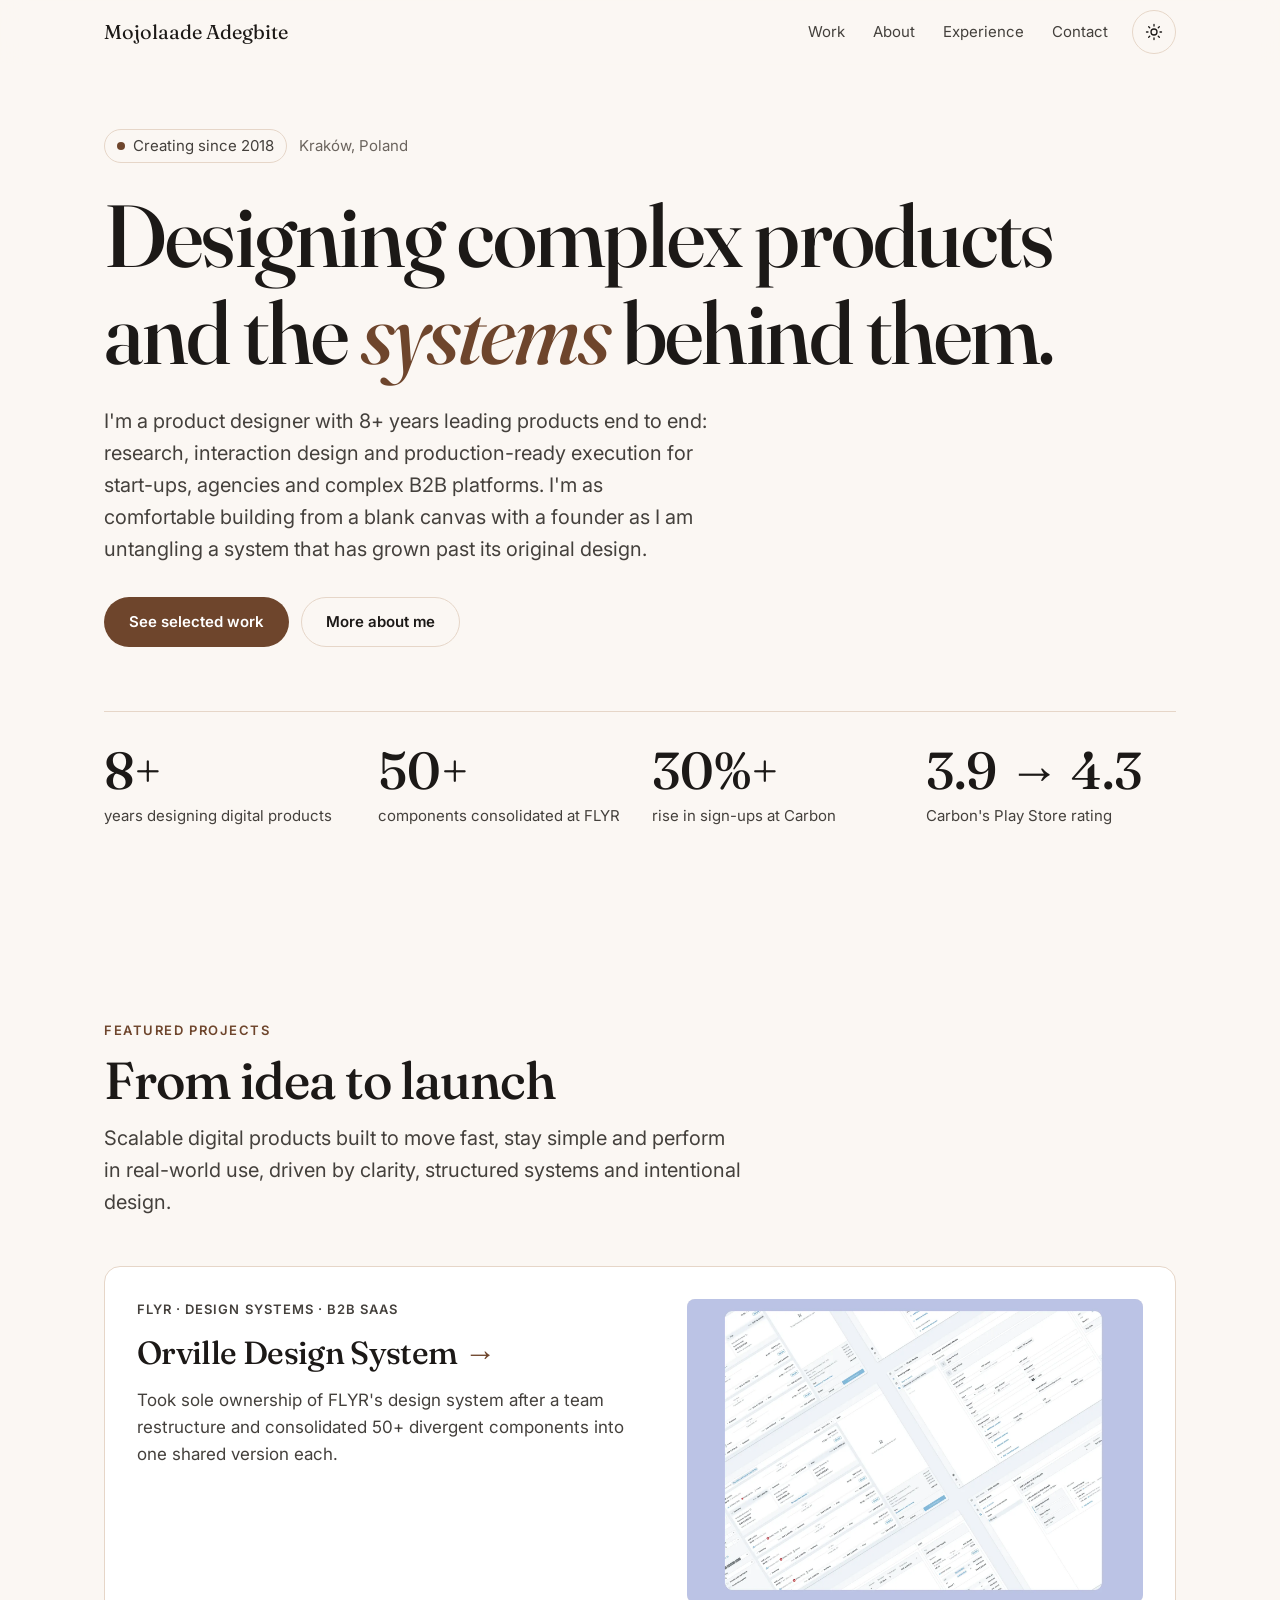
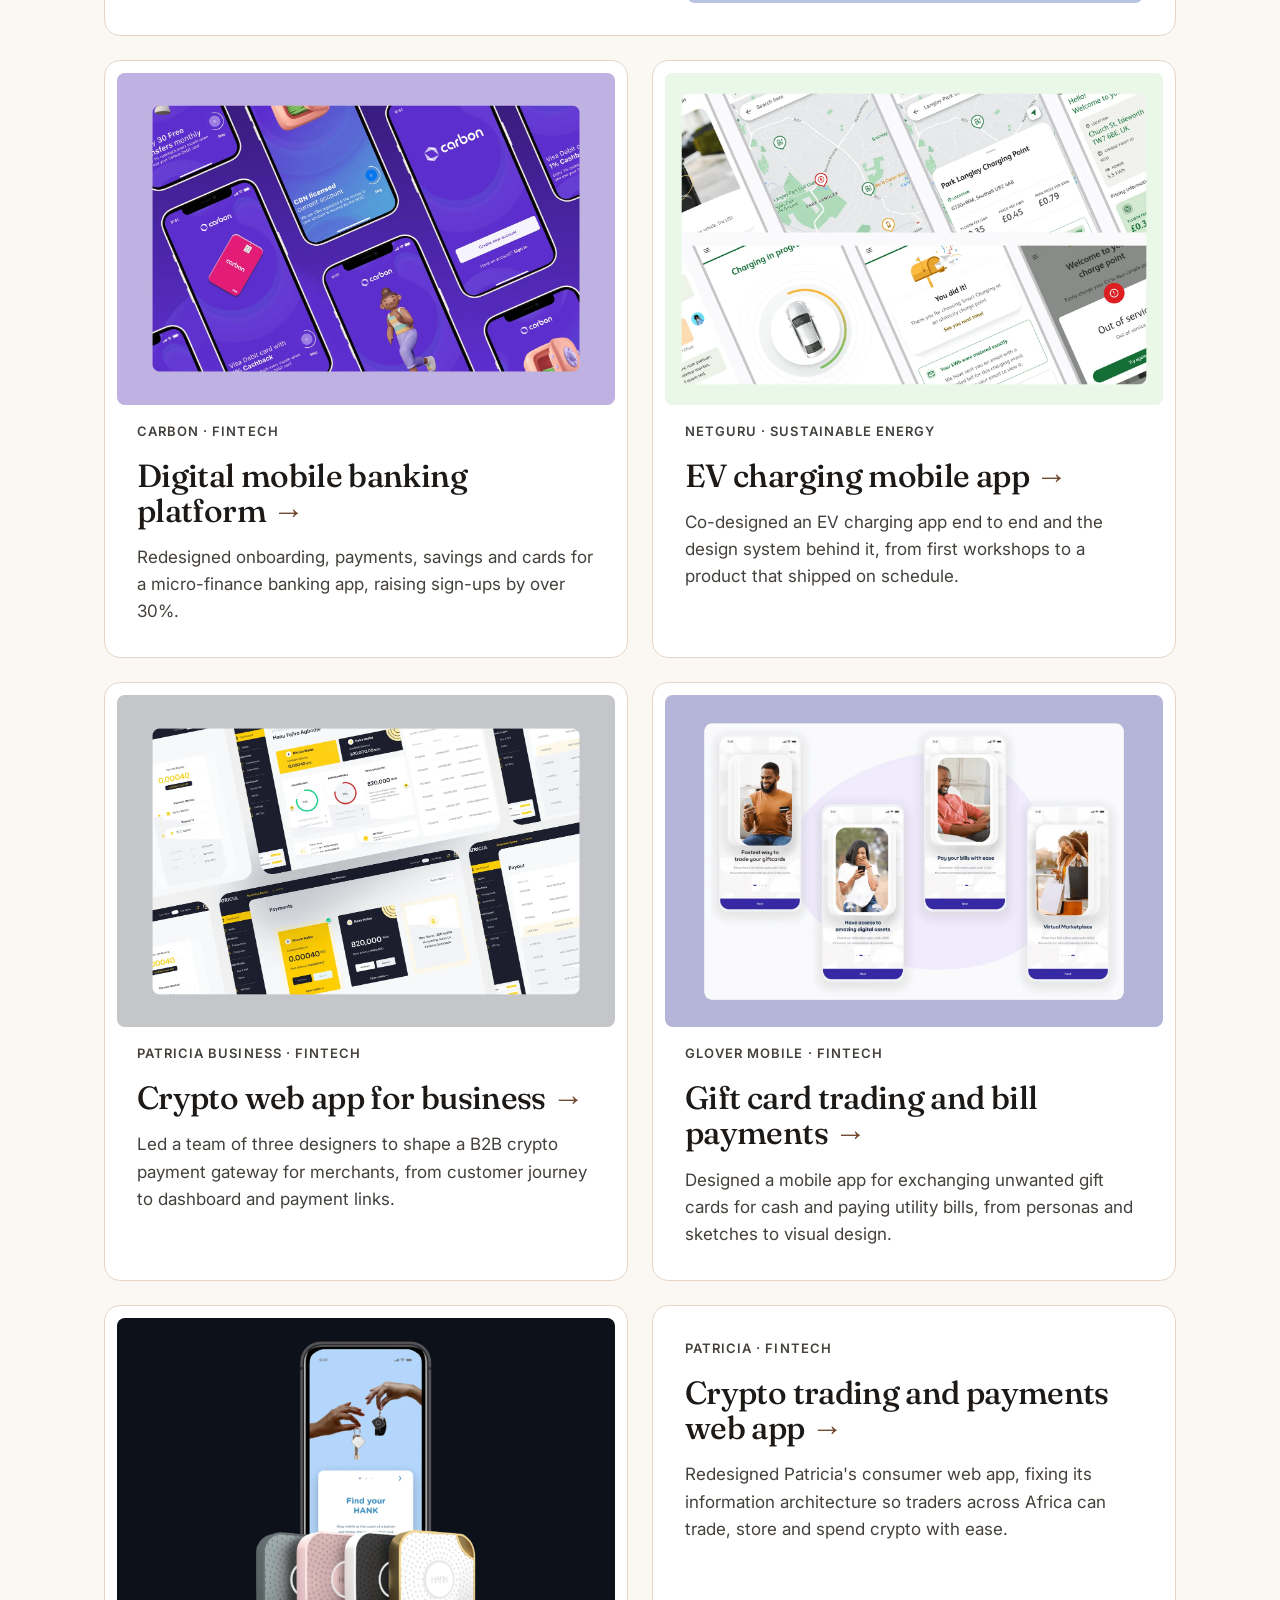
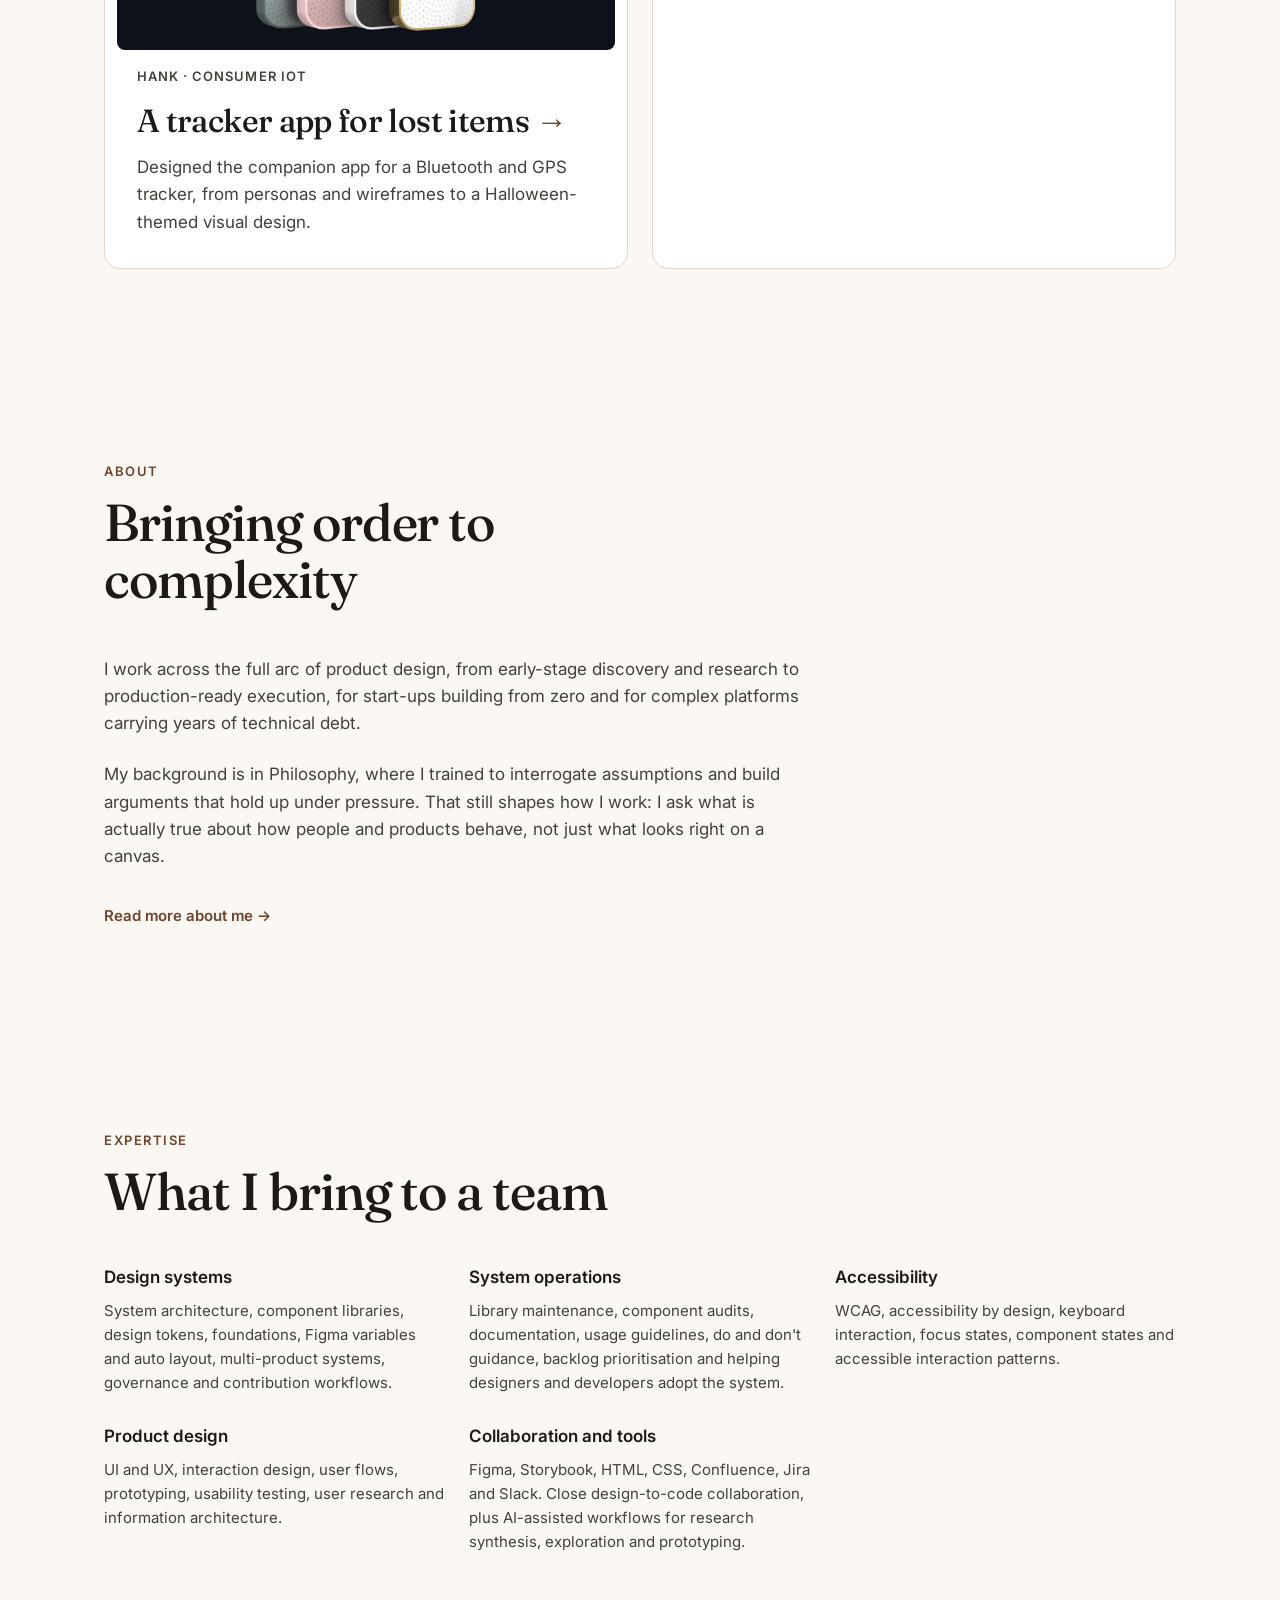
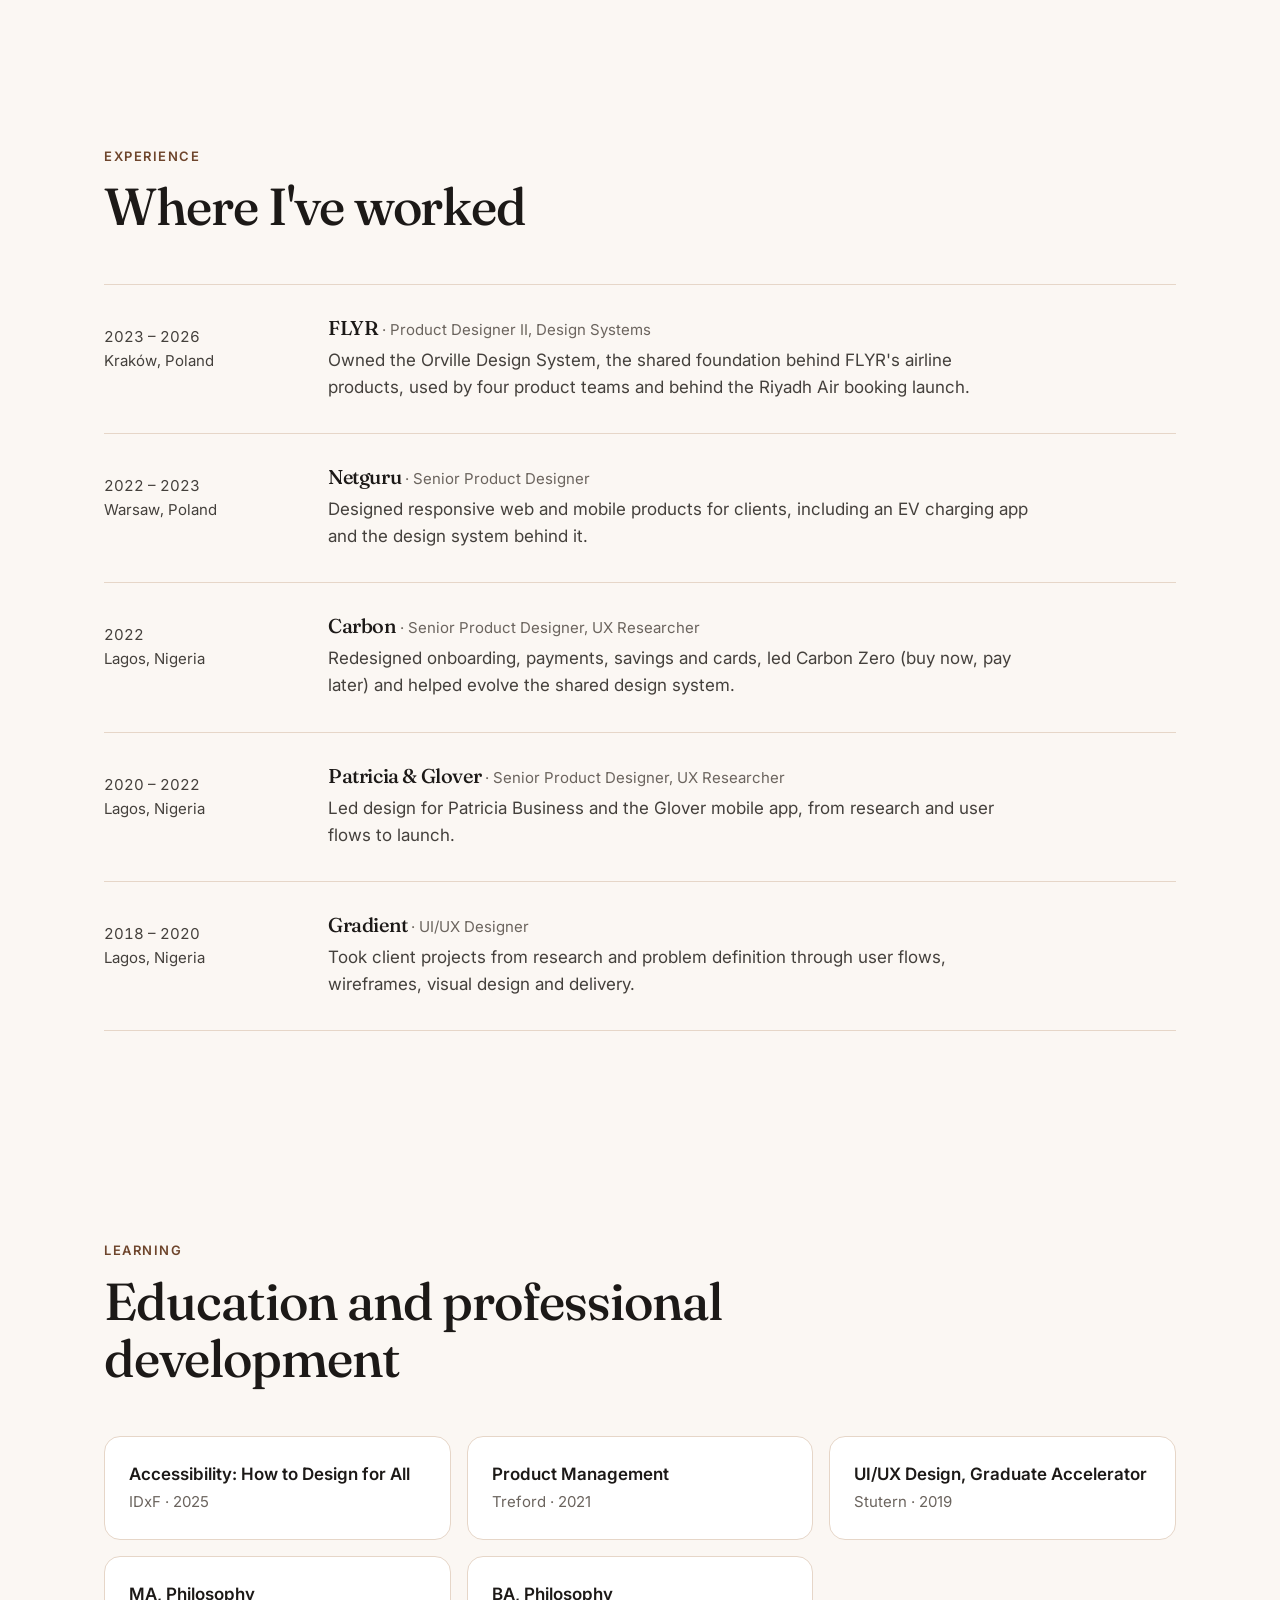
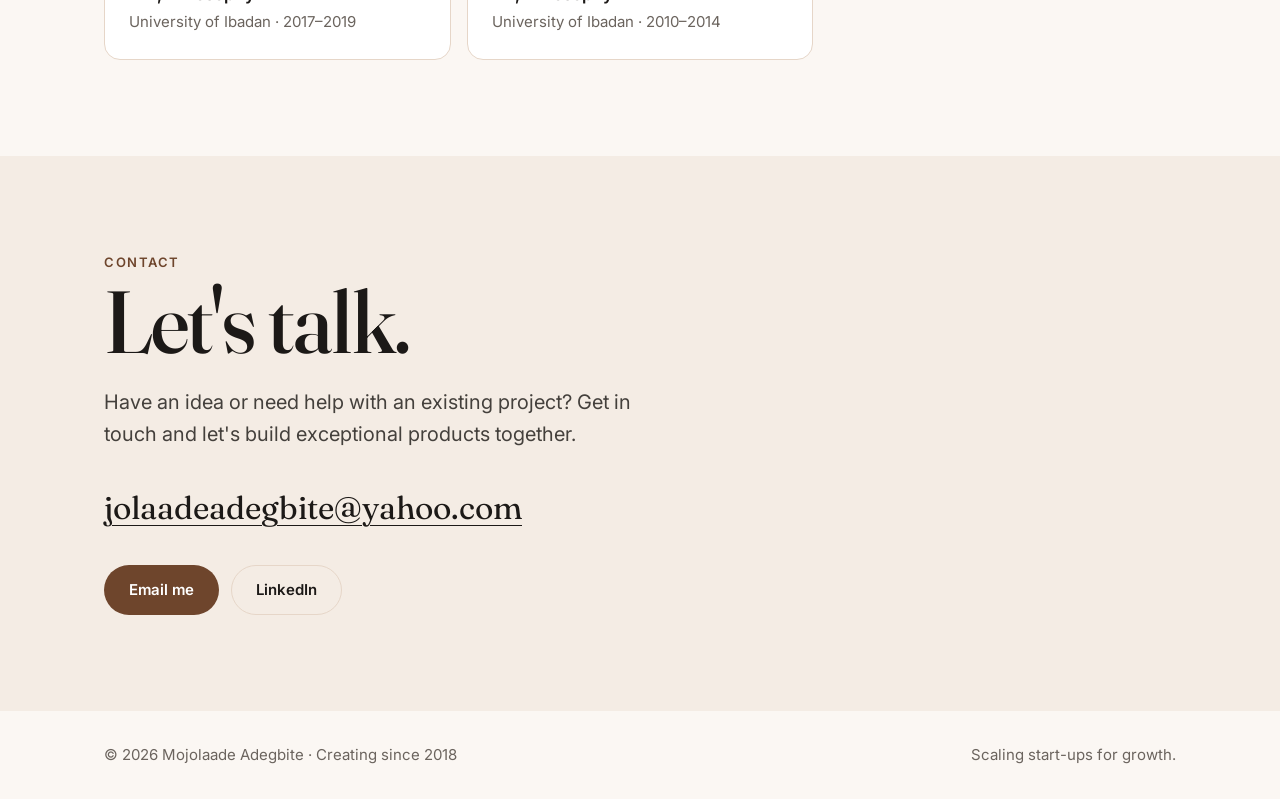
==== commit b3d87841: "Add Patricia web app case study (text only, images to follow) New work/patricia-web.html from the Pa" ====
--- a/index.html
+++ b/index.html
@@ -138,6 +138,13 @@
                 <h3><a href="work/hank.html">A tracker app for lost items</a></h3>
                 <p>Designed the companion app for a Bluetooth and GPS tracker, from personas and wireframes to a Halloween-themed visual design.</p>
             </article>
+
+            <article class="case reveal">
+              <!-- Cover image to come -->
+              <p class="case-meta">Patricia · Fintech</p>
+                <h3><a href="work/patricia-web.html">Crypto trading and payments web app</a></h3>
+                <p>Redesigned Patricia's consumer web app, fixing its information architecture so traders across Africa can trade, store and spend crypto with ease.</p>
+            </article>
           </div>
         </div>
       </section>
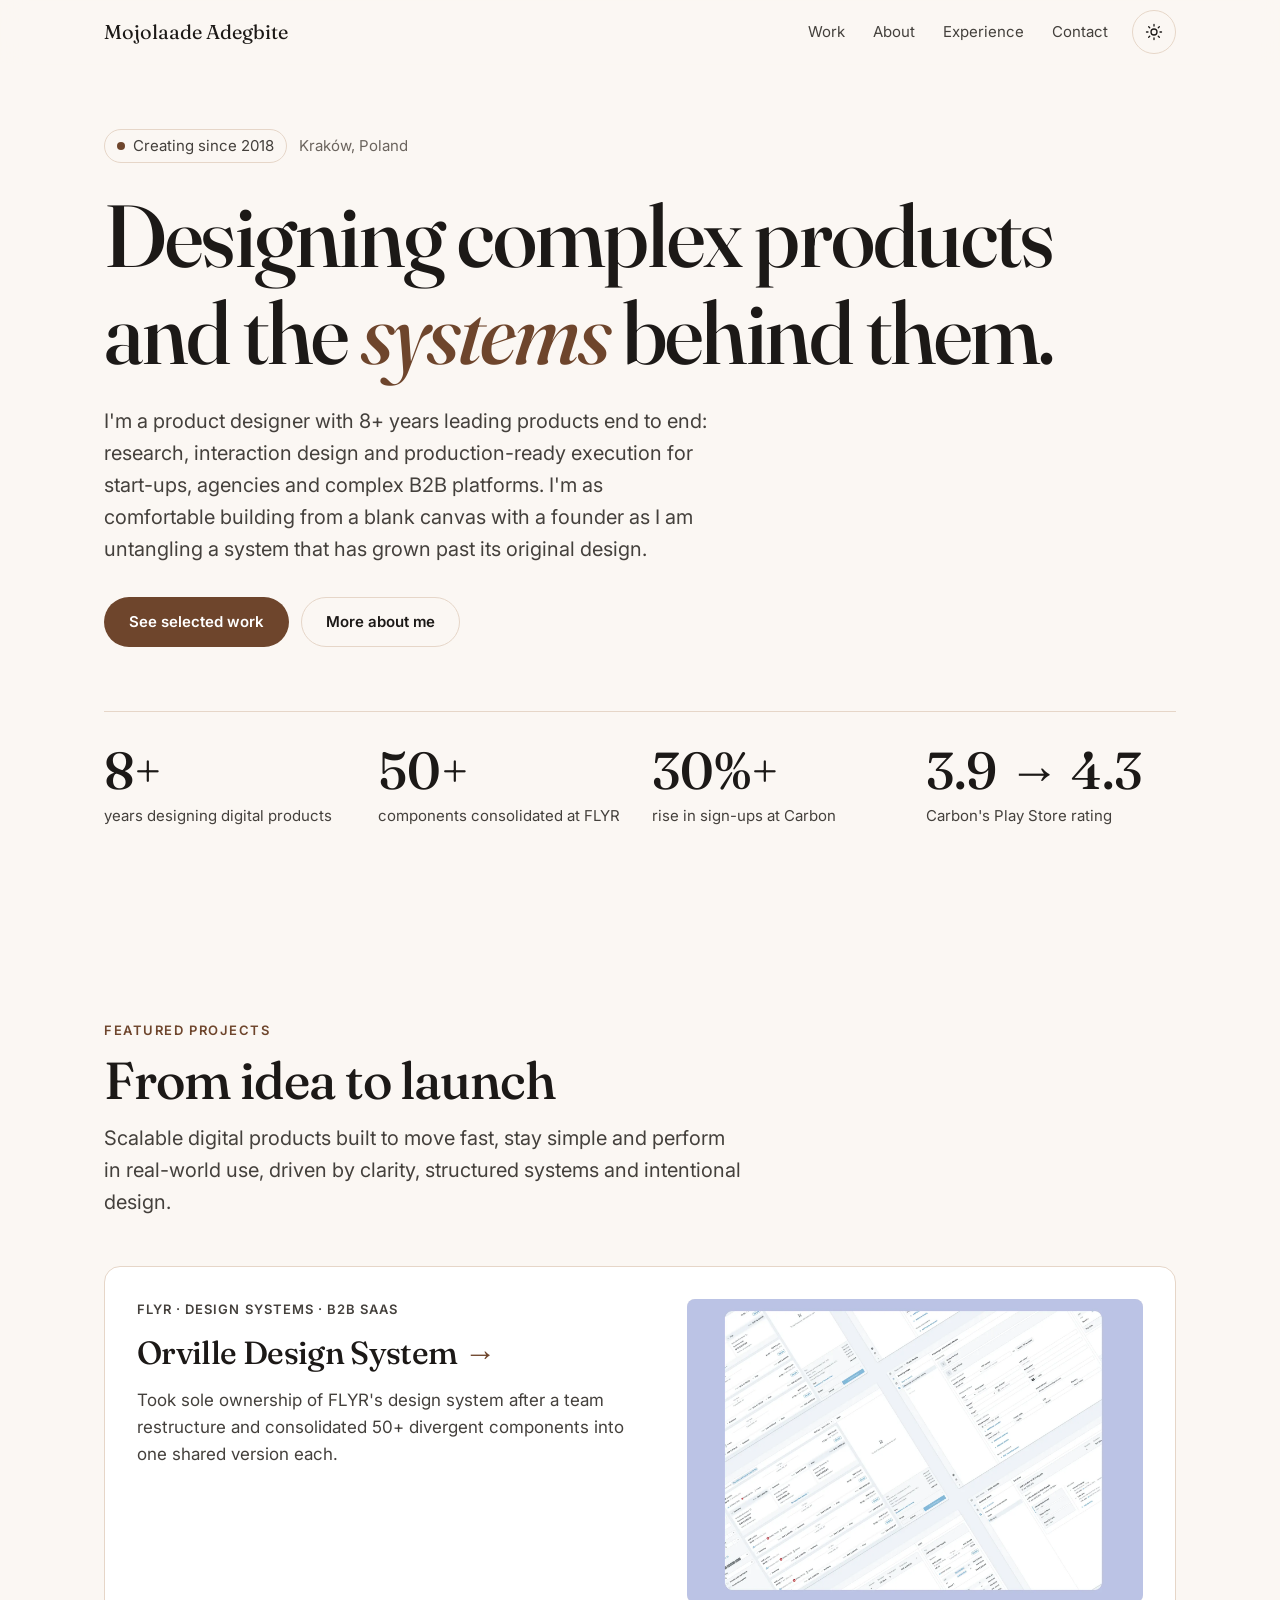
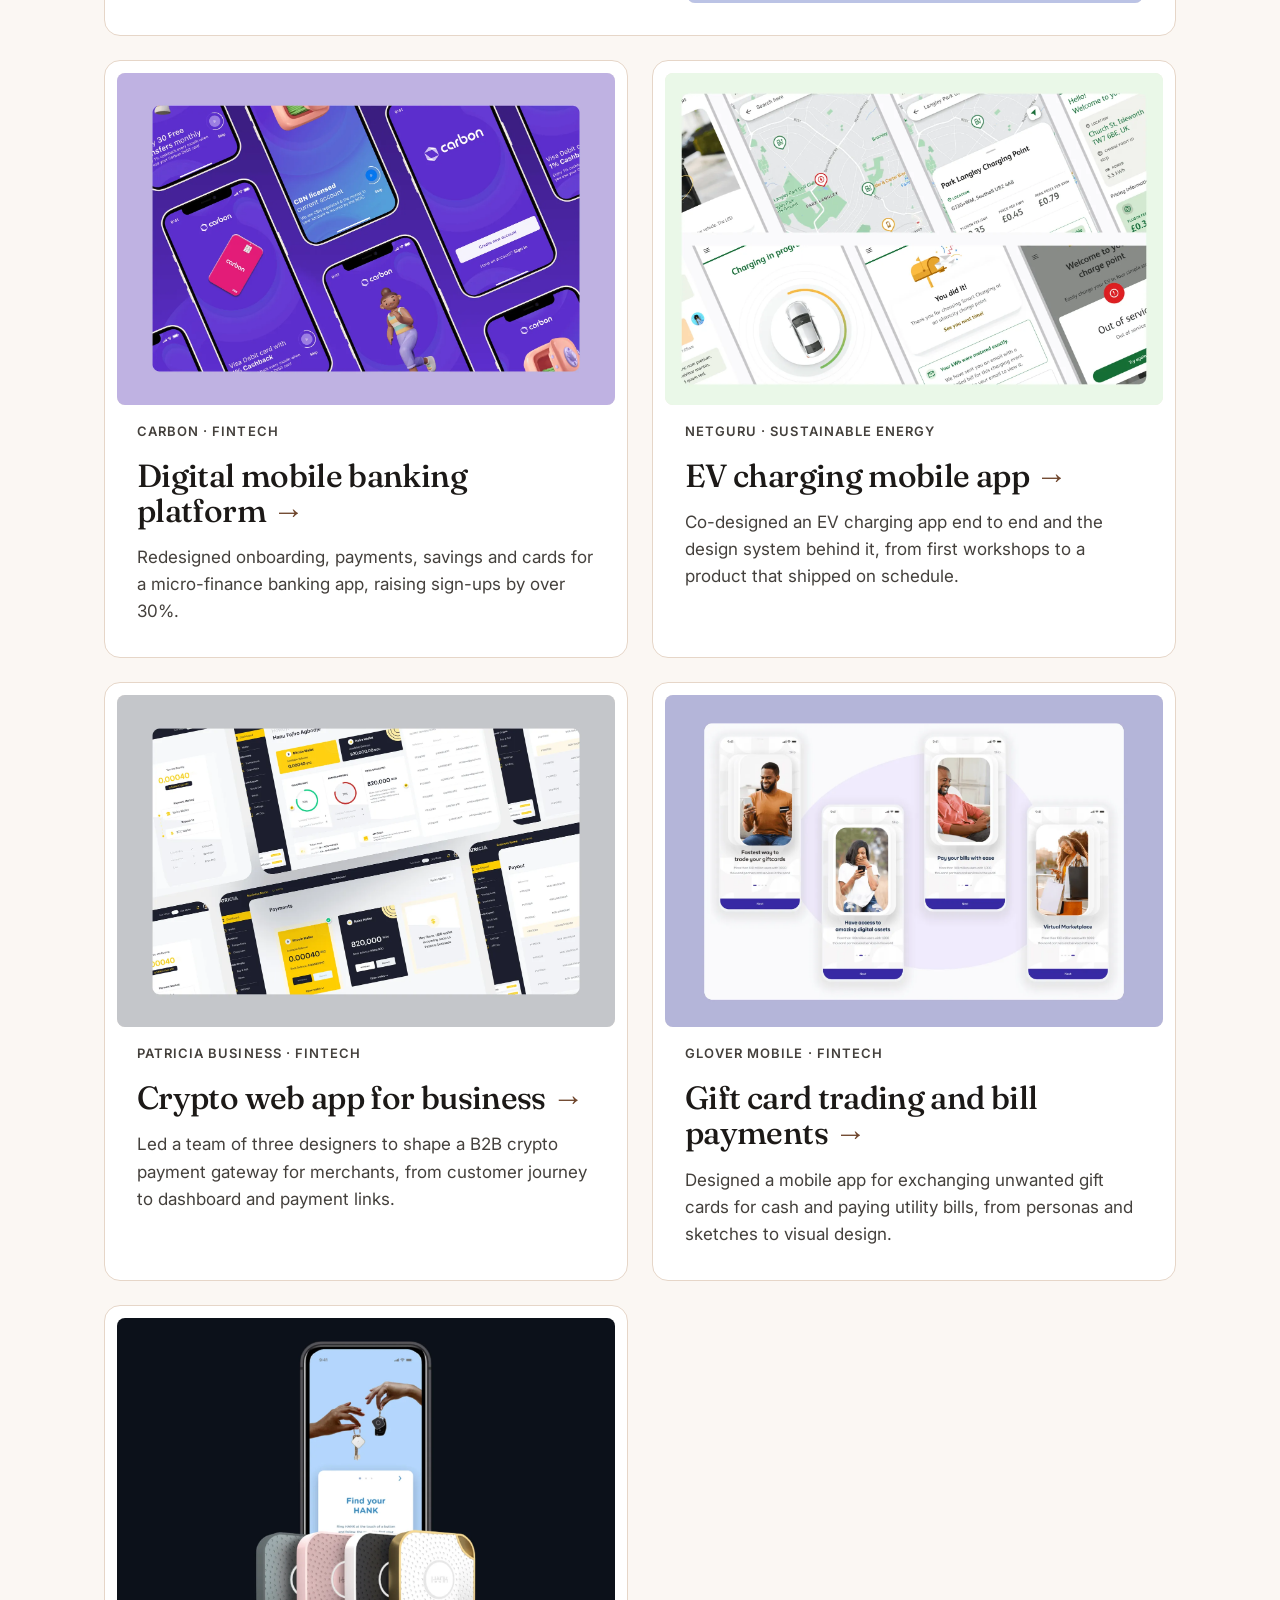
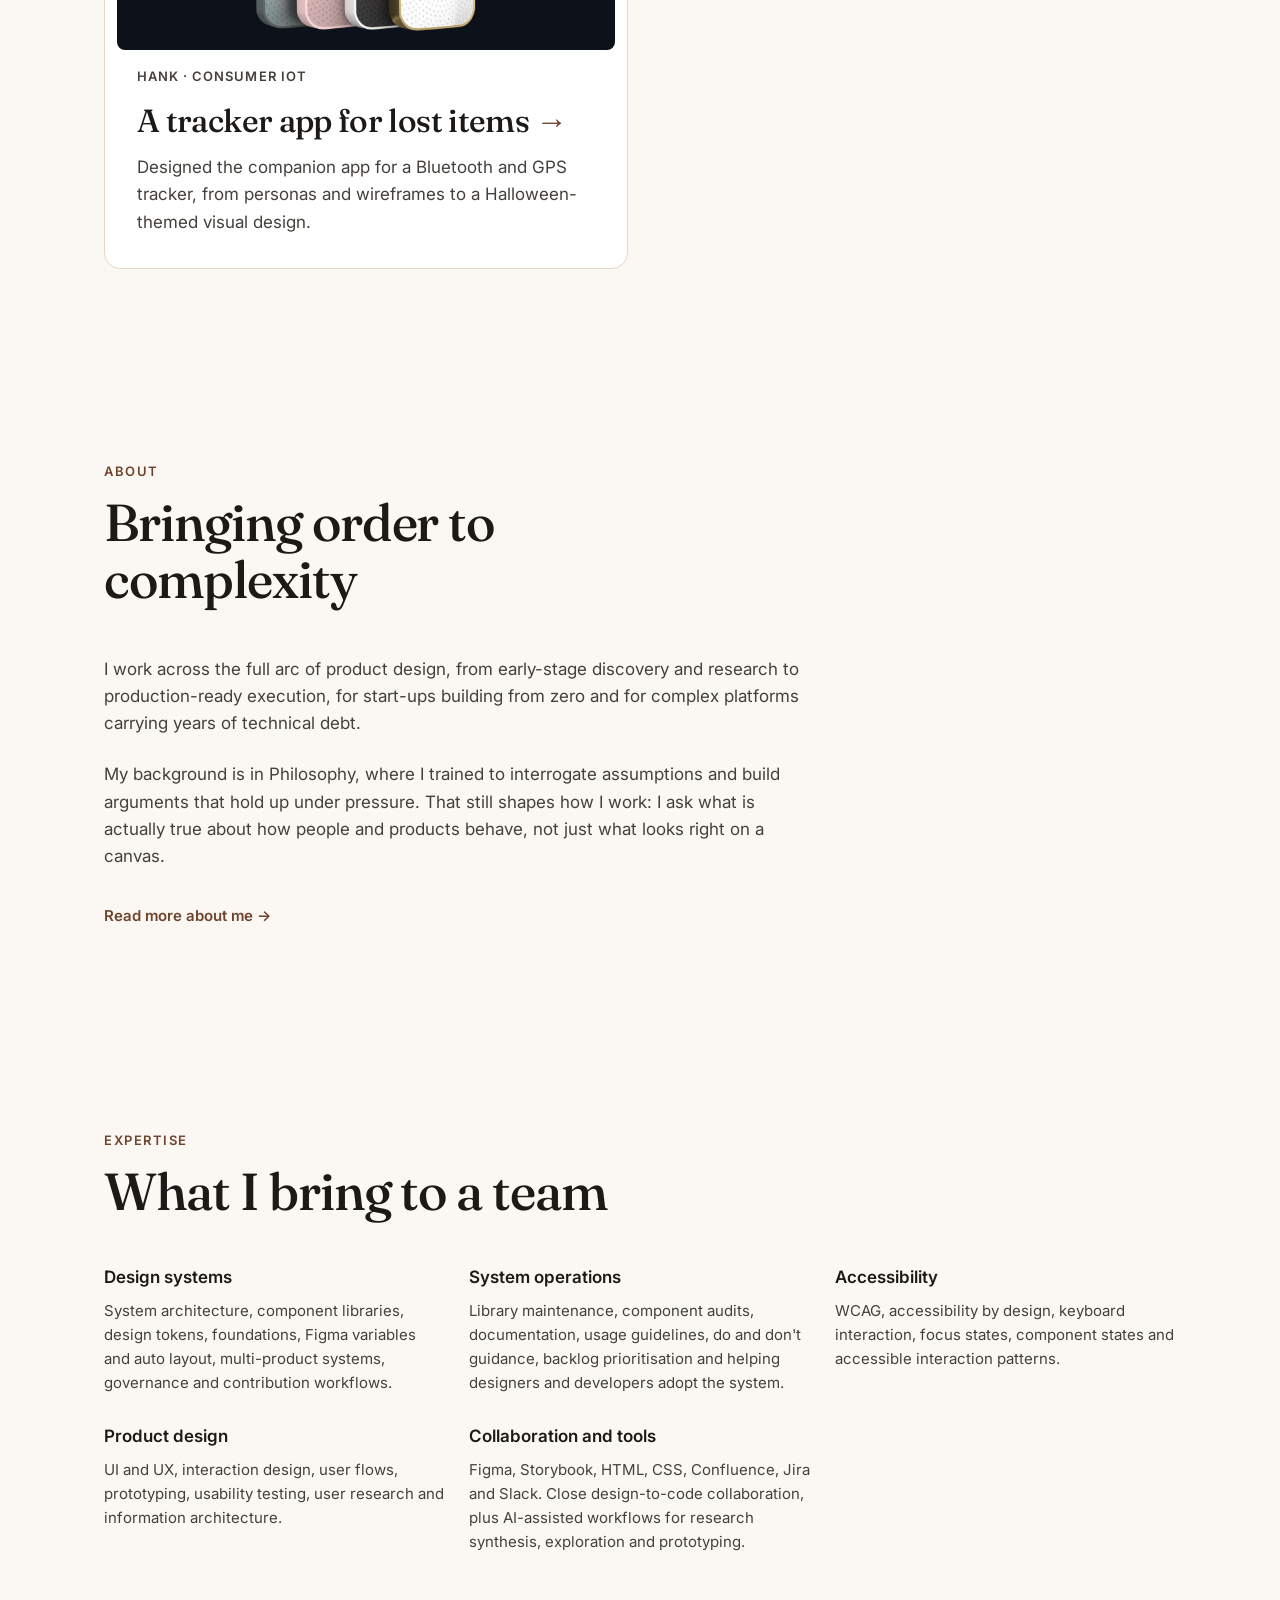
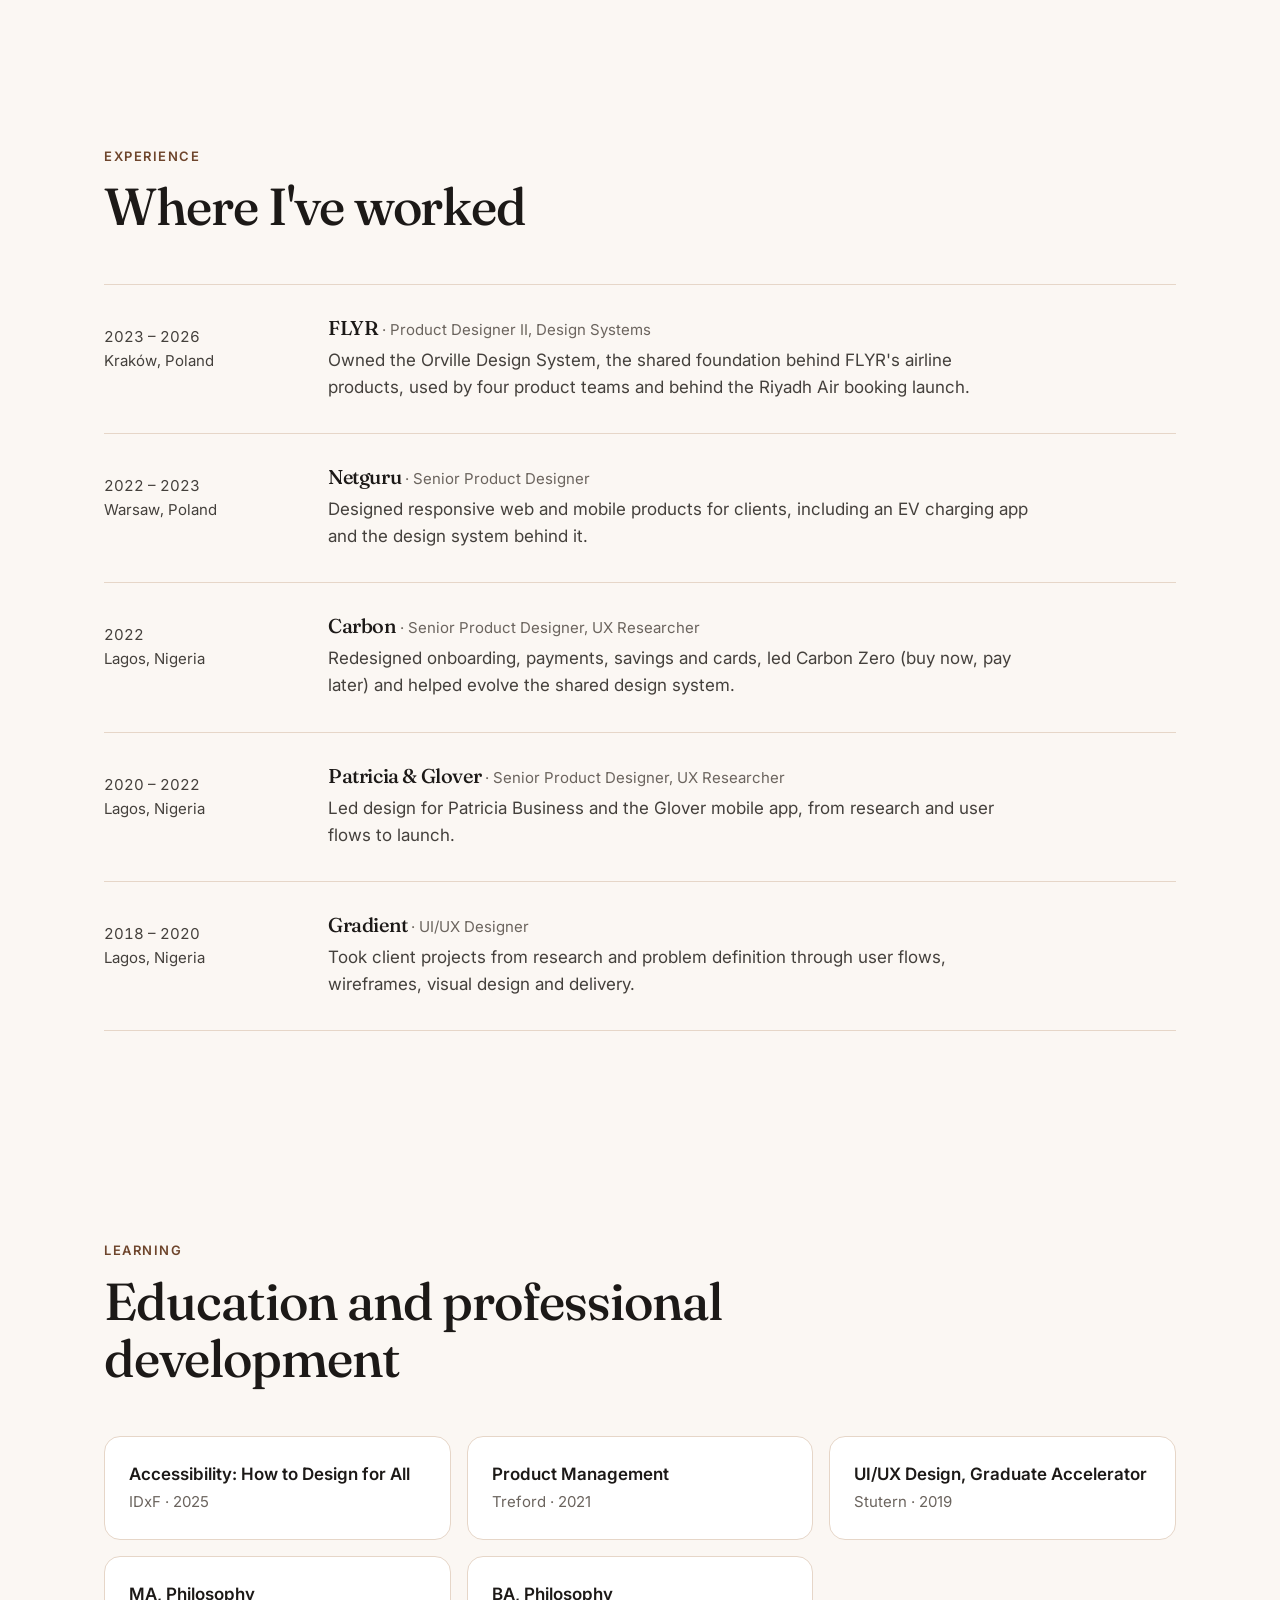
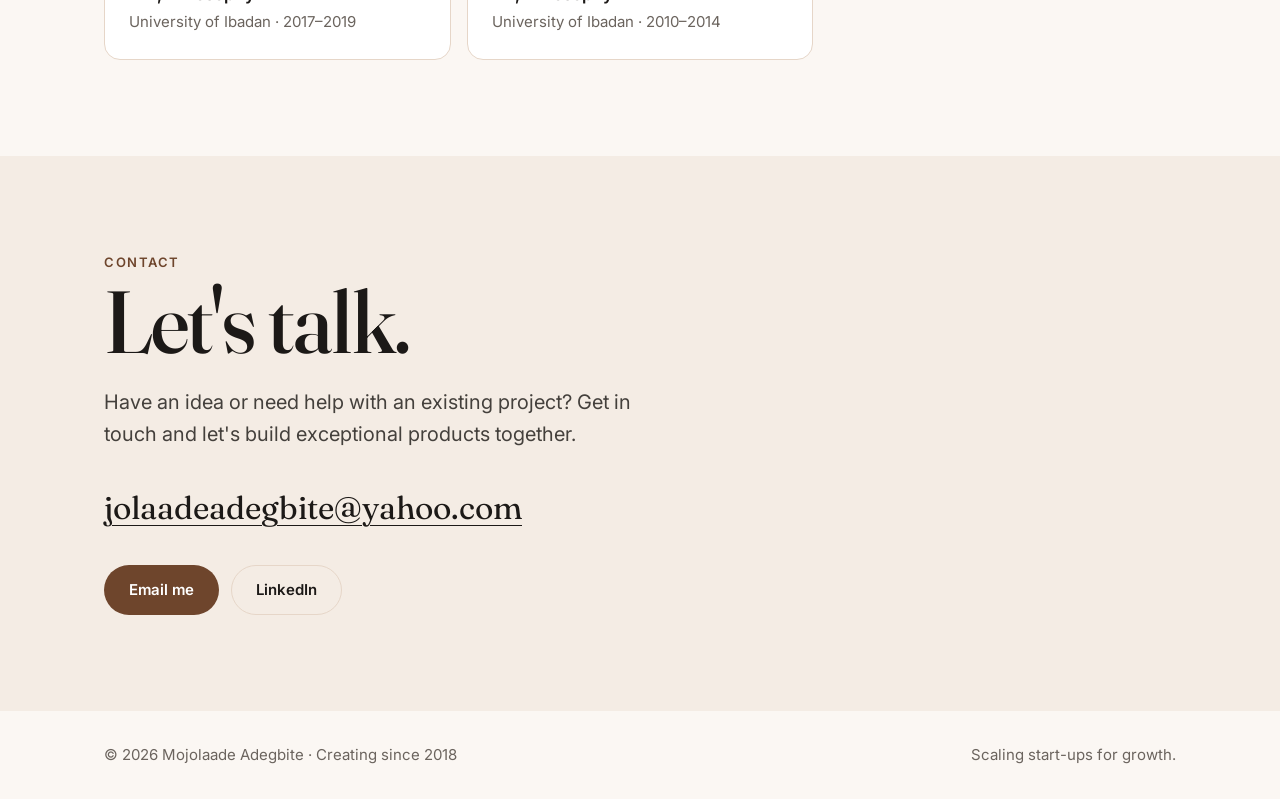
==== commit 95b85677: "Merge pull request #4 from Mojolaade/hank-case-study Add Hank tracker app case study" ====
--- a/index.html
+++ b/index.html
@@ -138,13 +138,6 @@
                 <h3><a href="work/hank.html">A tracker app for lost items</a></h3>
                 <p>Designed the companion app for a Bluetooth and GPS tracker, from personas and wireframes to a Halloween-themed visual design.</p>
             </article>
-
-            <article class="case reveal">
-              <!-- Cover image to come -->
-              <p class="case-meta">Patricia · Fintech</p>
-                <h3><a href="work/patricia-web.html">Crypto trading and payments web app</a></h3>
-                <p>Redesigned Patricia's consumer web app, fixing its information architecture so traders across Africa can trade, store and spend crypto with ease.</p>
-            </article>
           </div>
         </div>
       </section>
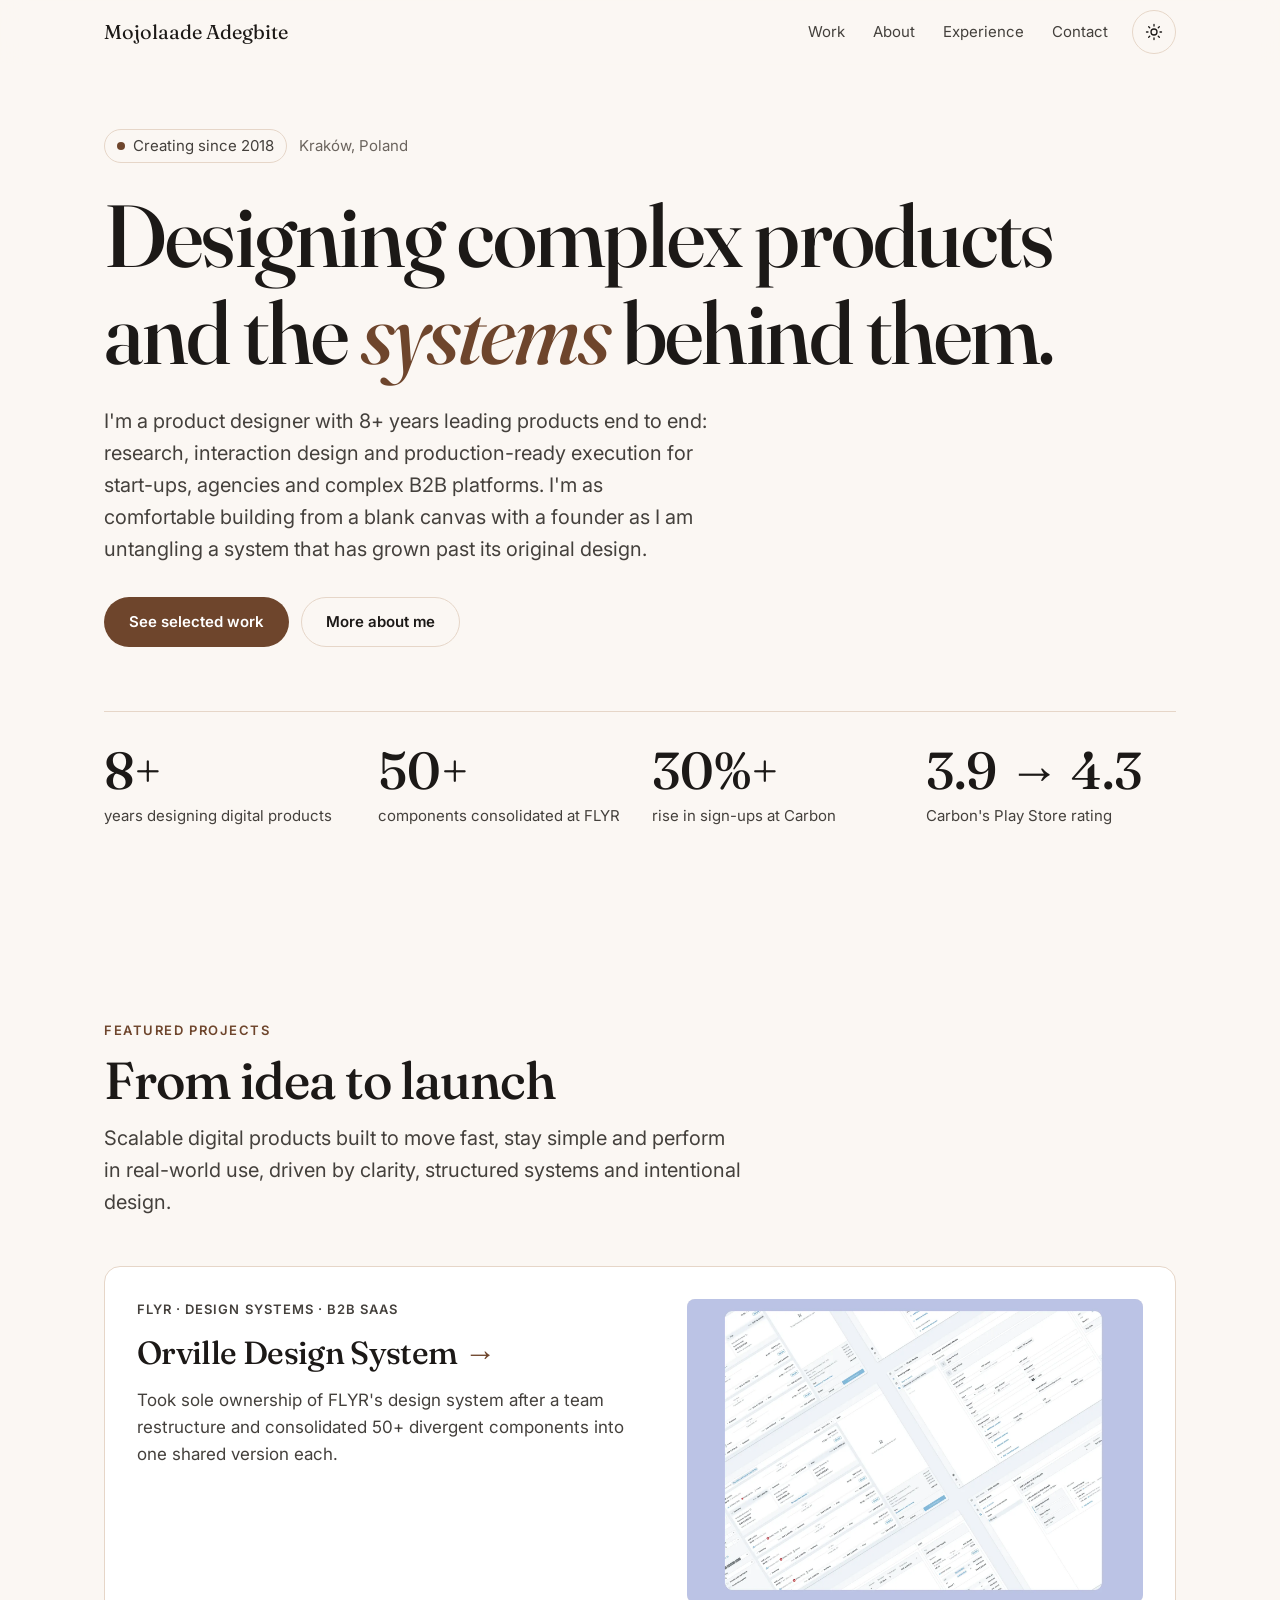
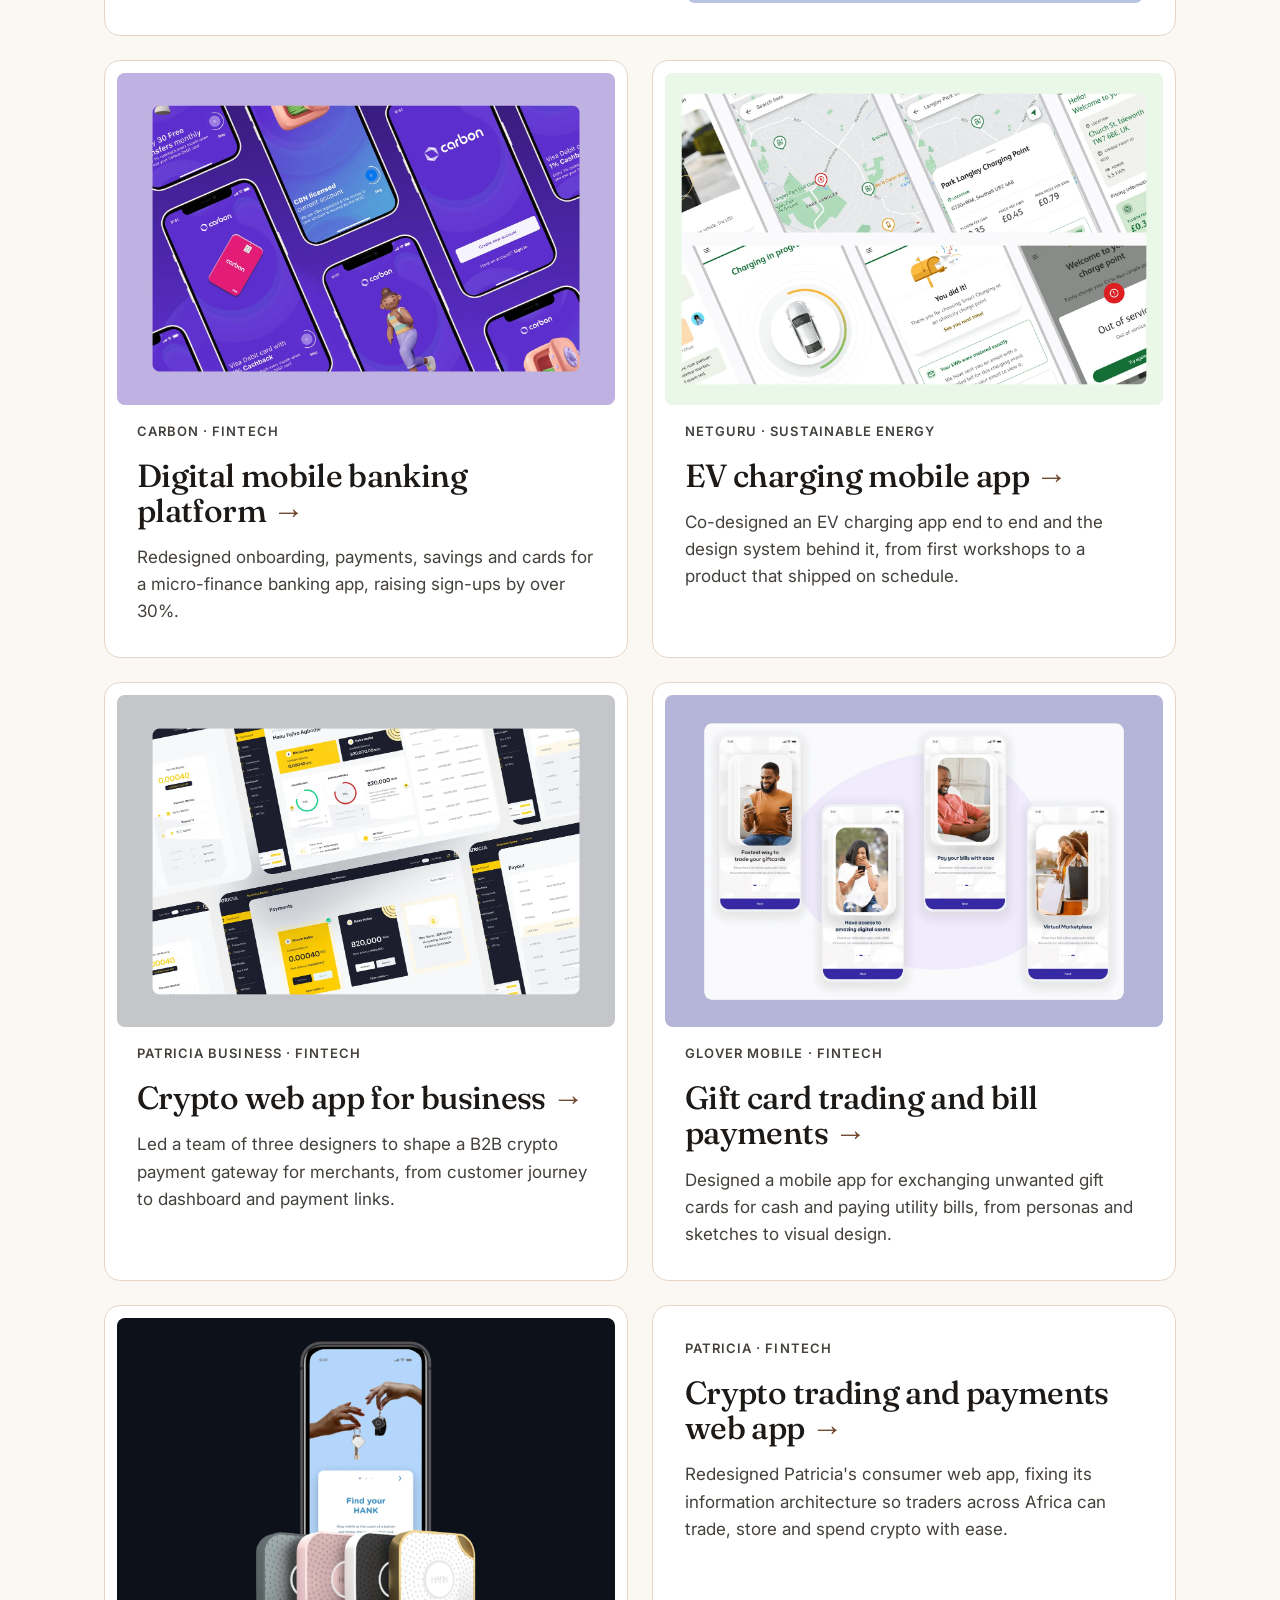
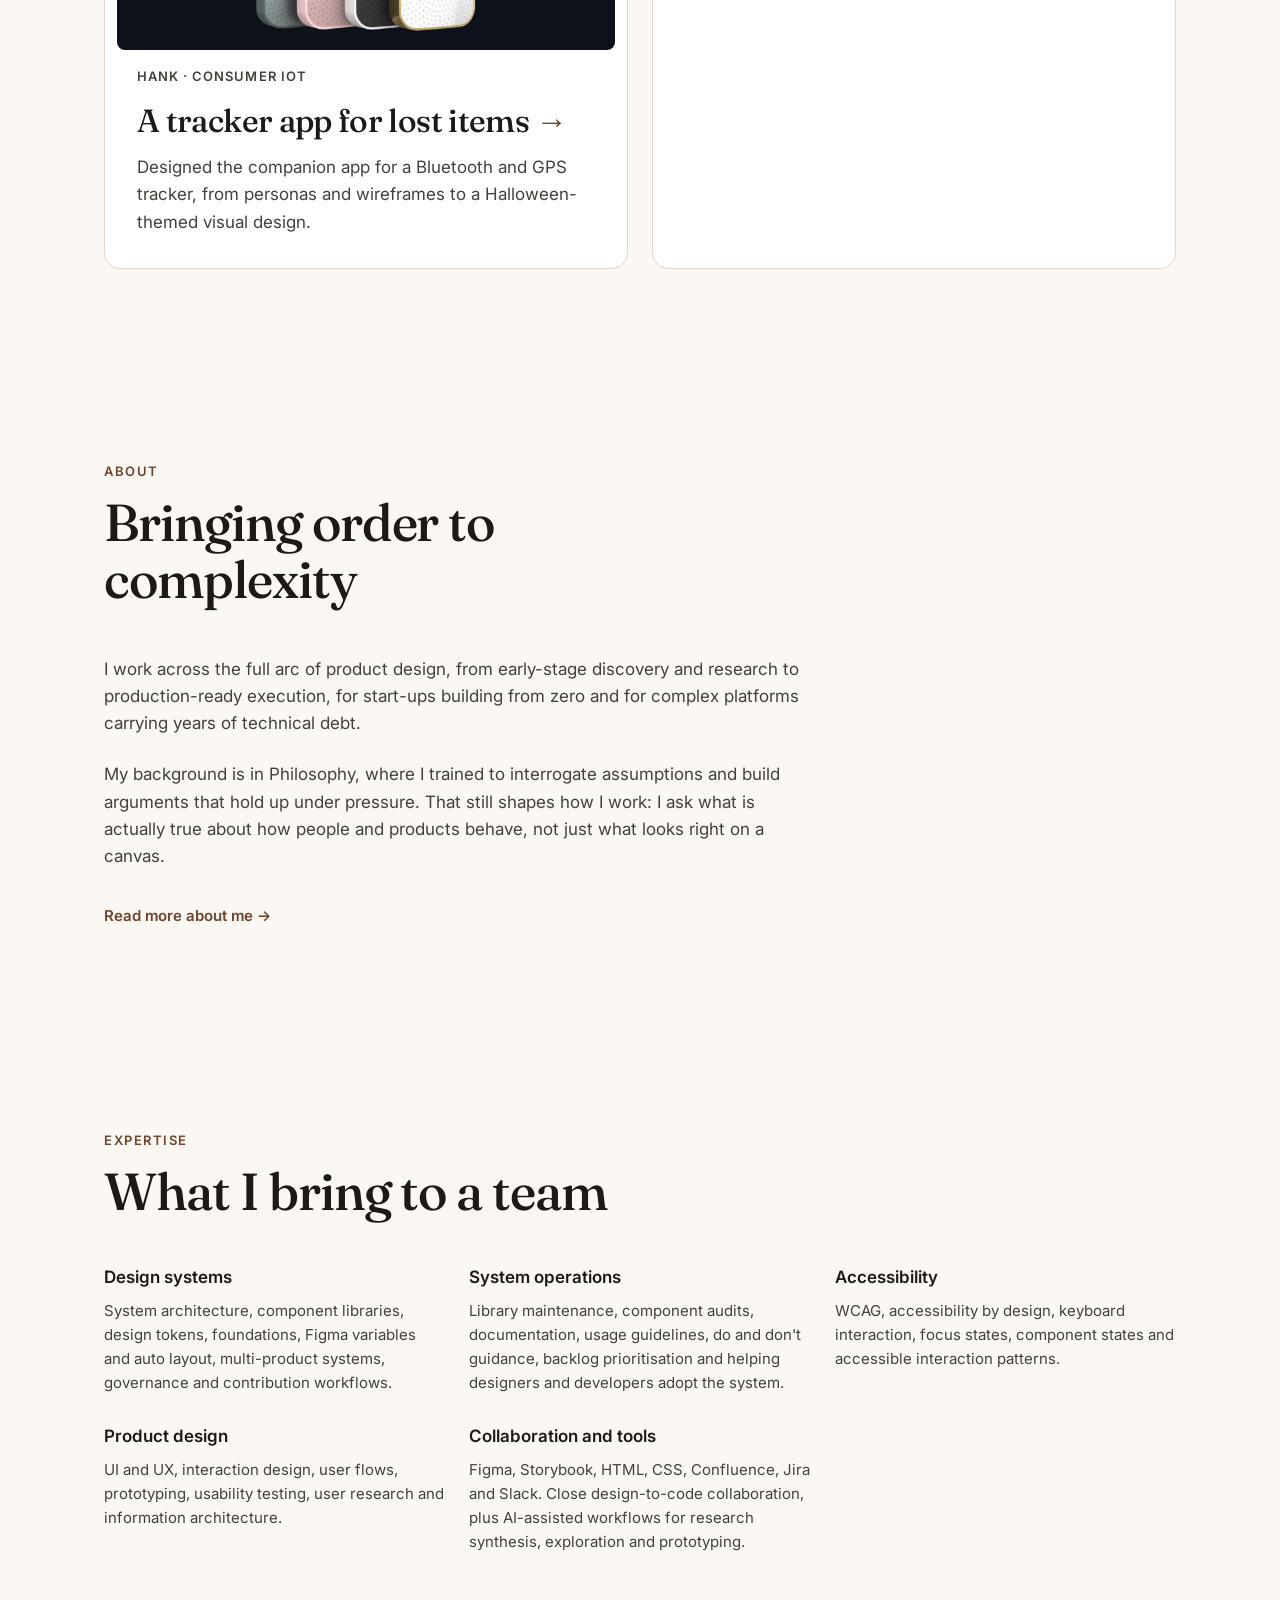
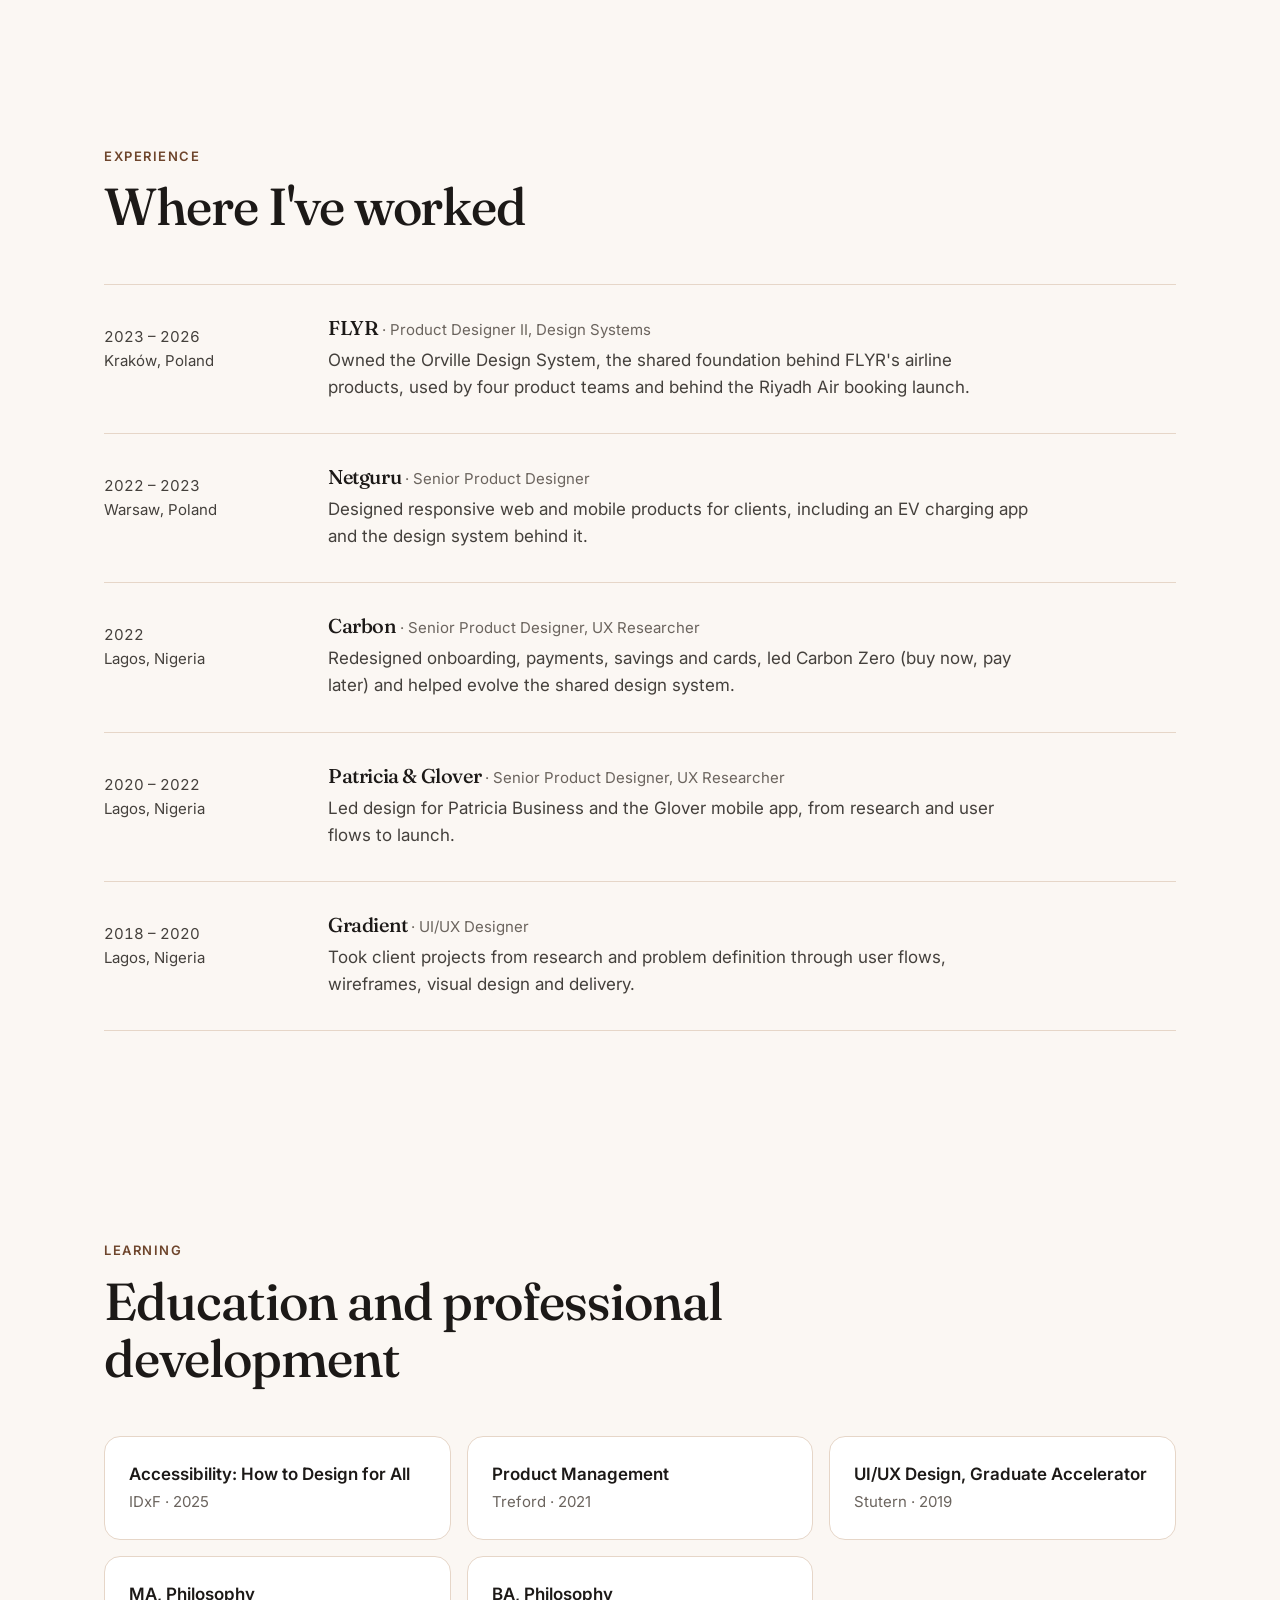
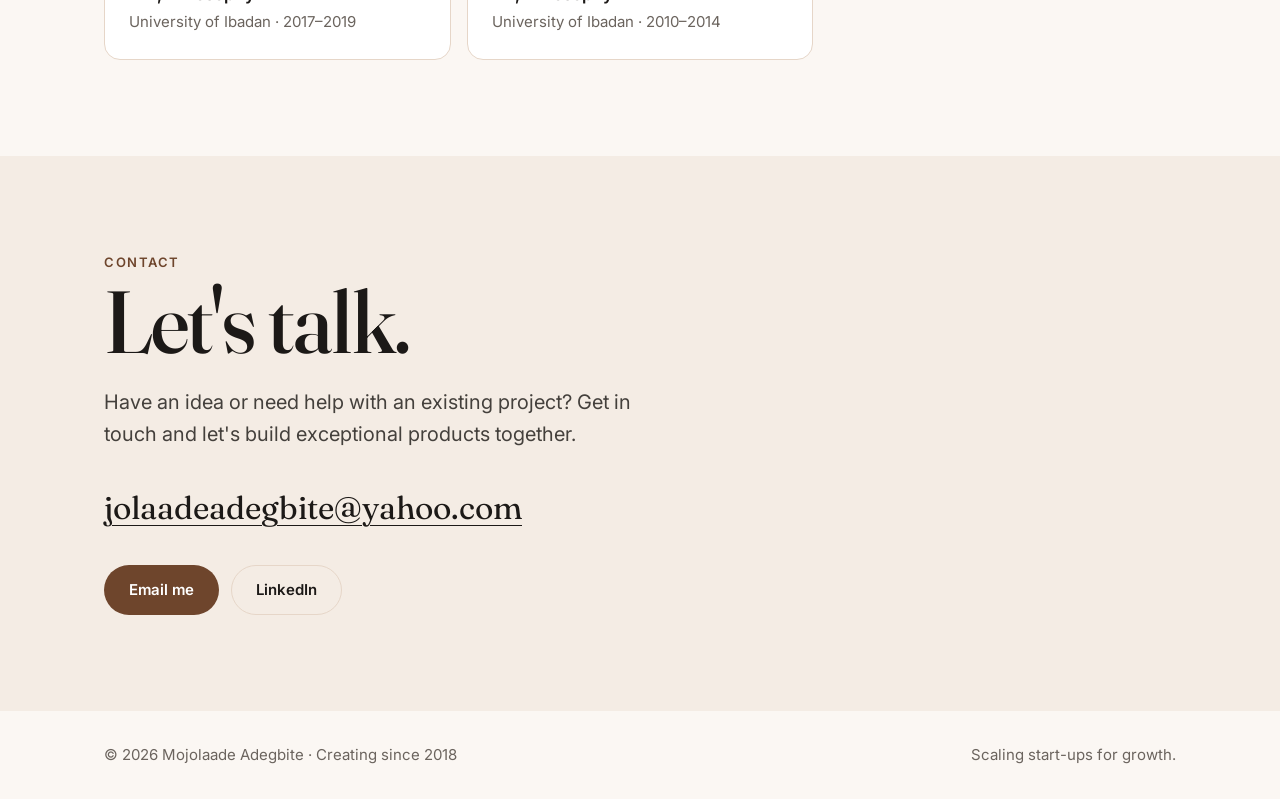
==== commit 663a0ab9: "Merge b3d87841ff3f05a210291d476ae8bb9b4ad0e30e into 95b85677edca8de5bf7bb69d8e565f07679ab929" ====
--- a/index.html
+++ b/index.html
@@ -138,6 +138,13 @@
                 <h3><a href="work/hank.html">A tracker app for lost items</a></h3>
                 <p>Designed the companion app for a Bluetooth and GPS tracker, from personas and wireframes to a Halloween-themed visual design.</p>
             </article>
+
+            <article class="case reveal">
+              <!-- Cover image to come -->
+              <p class="case-meta">Patricia · Fintech</p>
+                <h3><a href="work/patricia-web.html">Crypto trading and payments web app</a></h3>
+                <p>Redesigned Patricia's consumer web app, fixing its information architecture so traders across Africa can trade, store and spend crypto with ease.</p>
+            </article>
           </div>
         </div>
       </section>
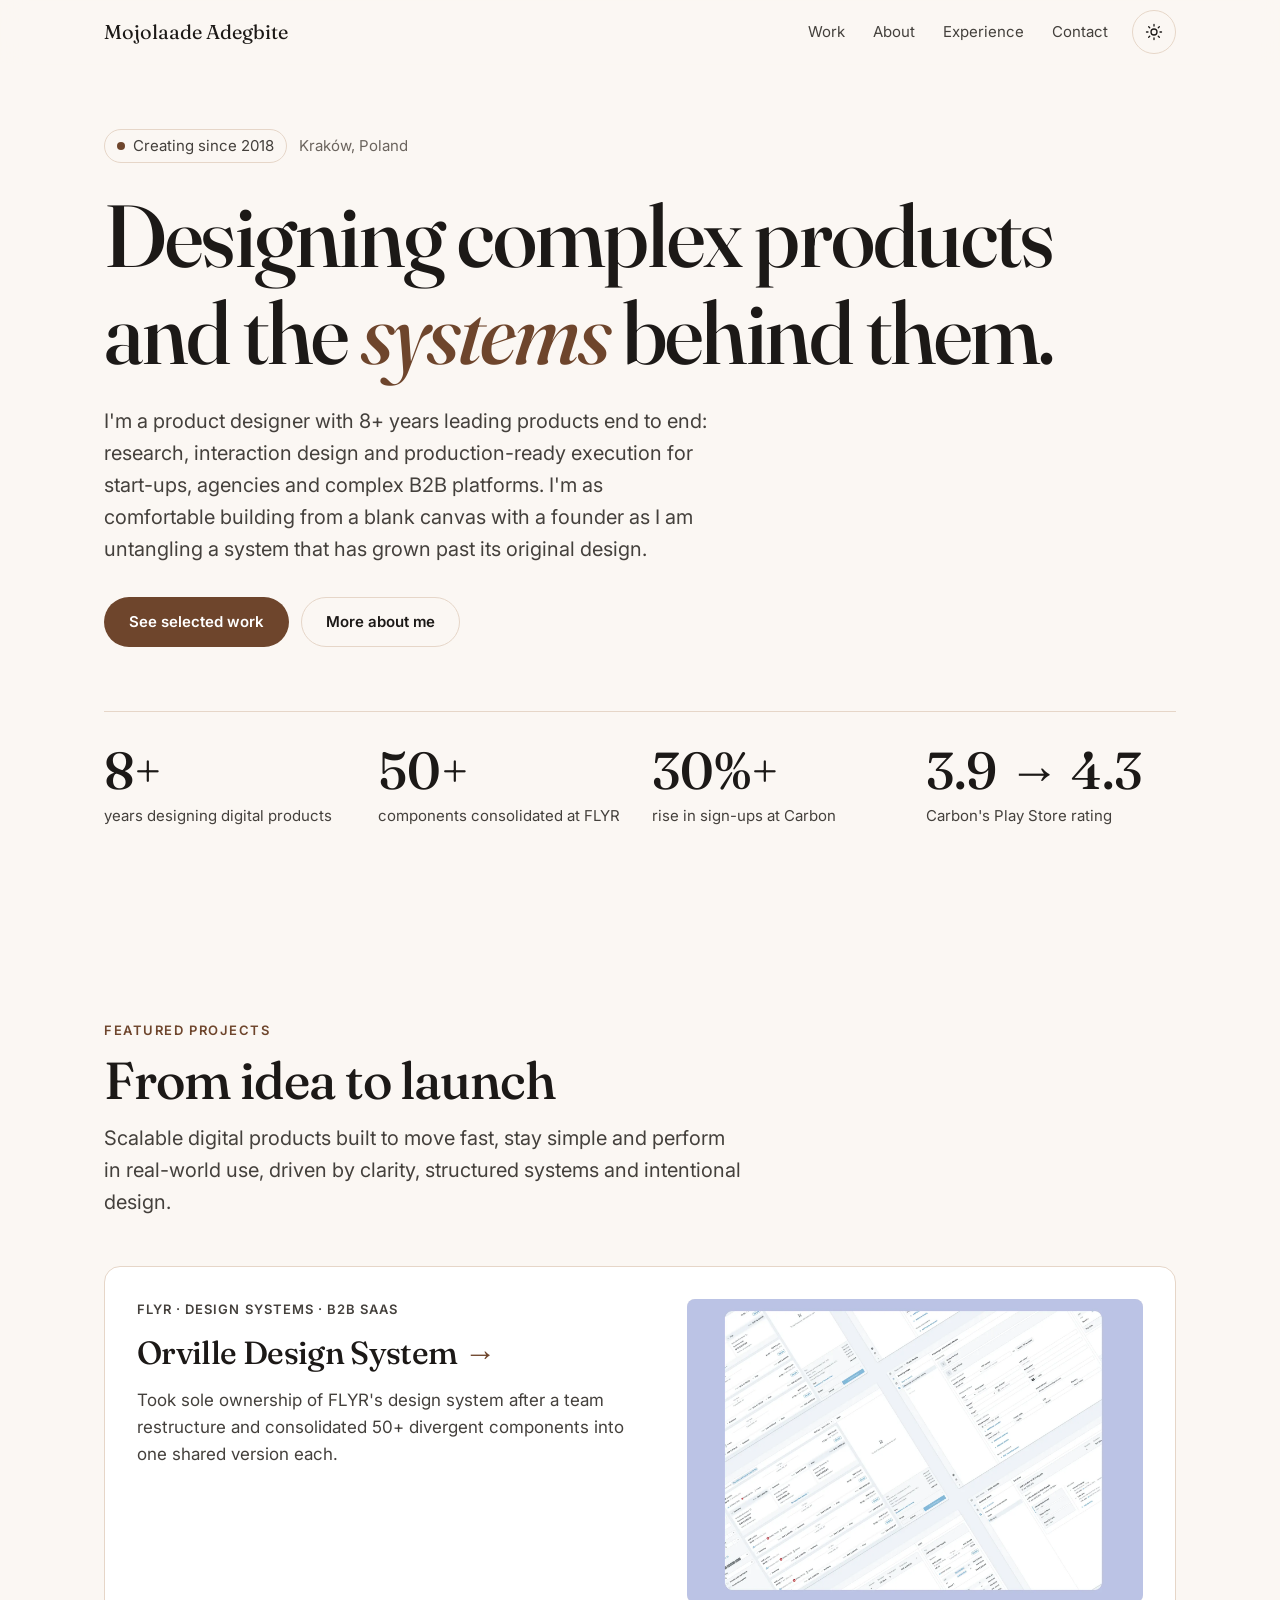
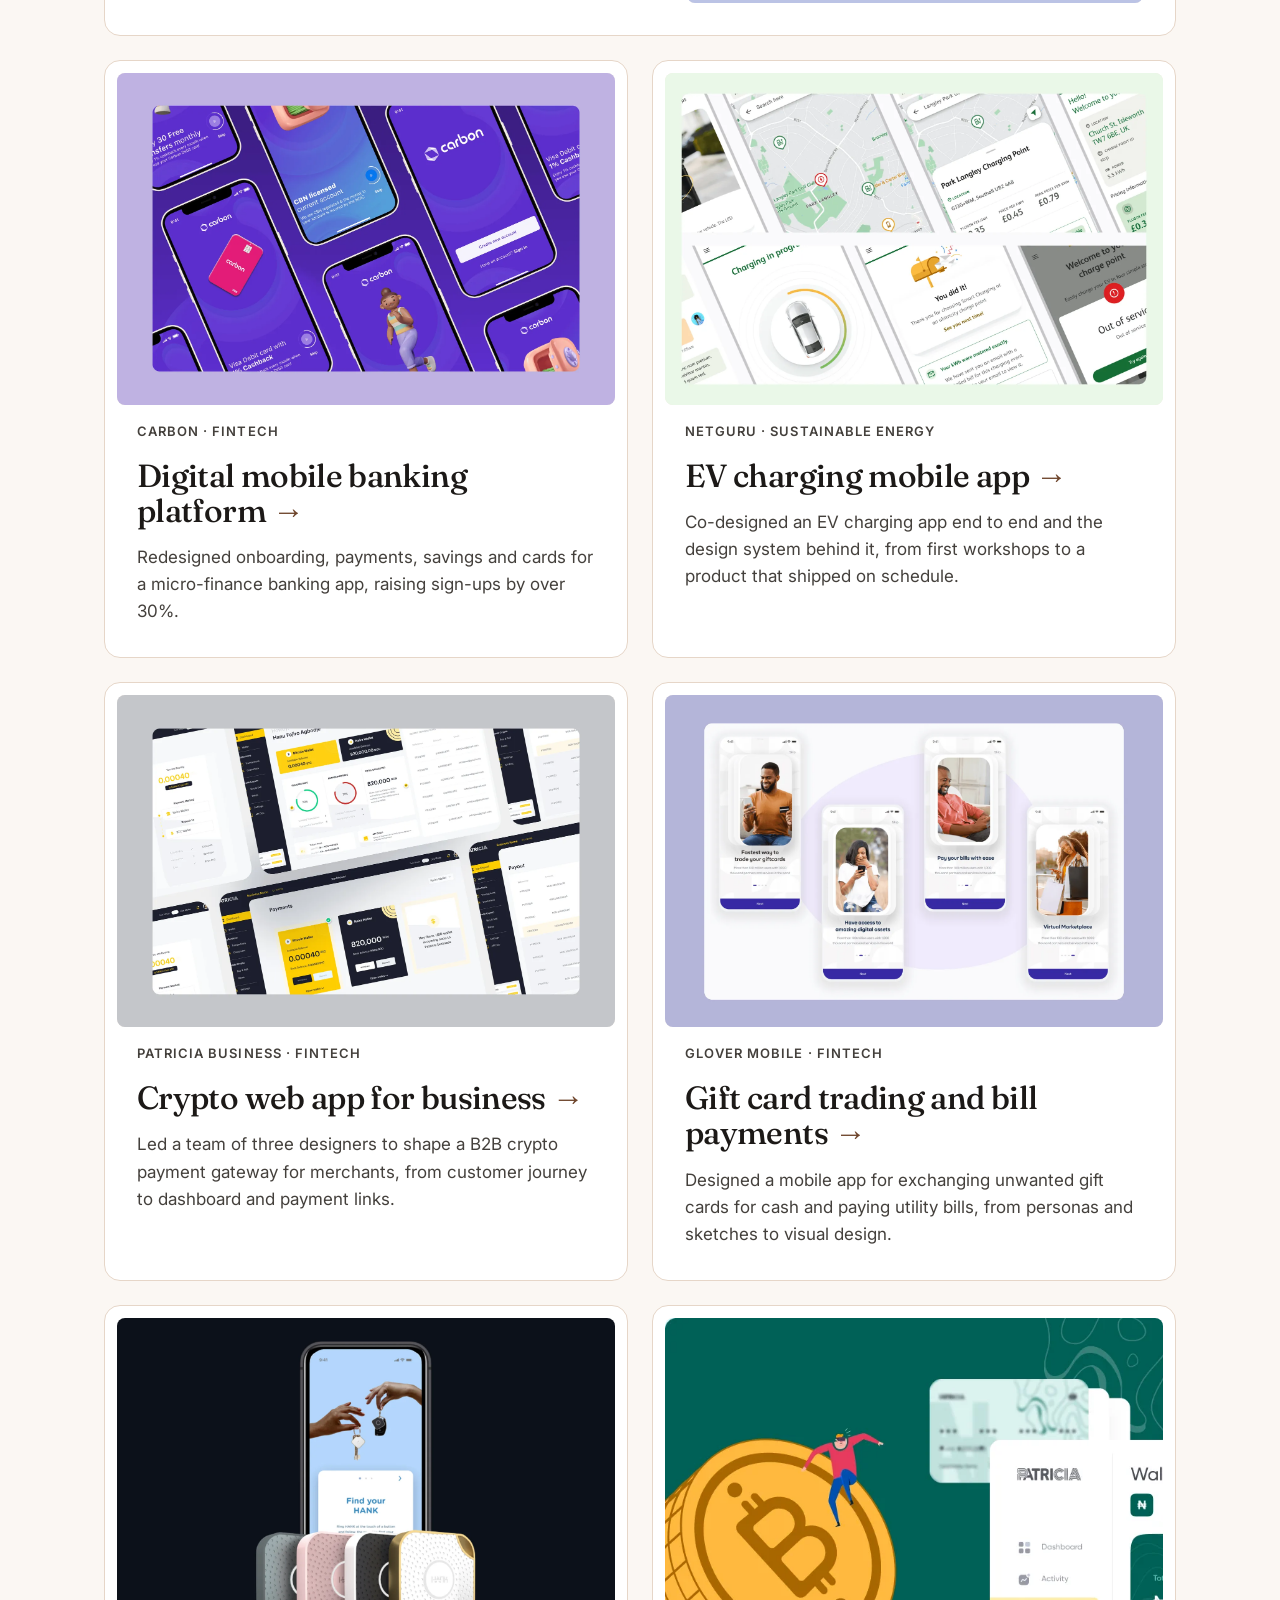
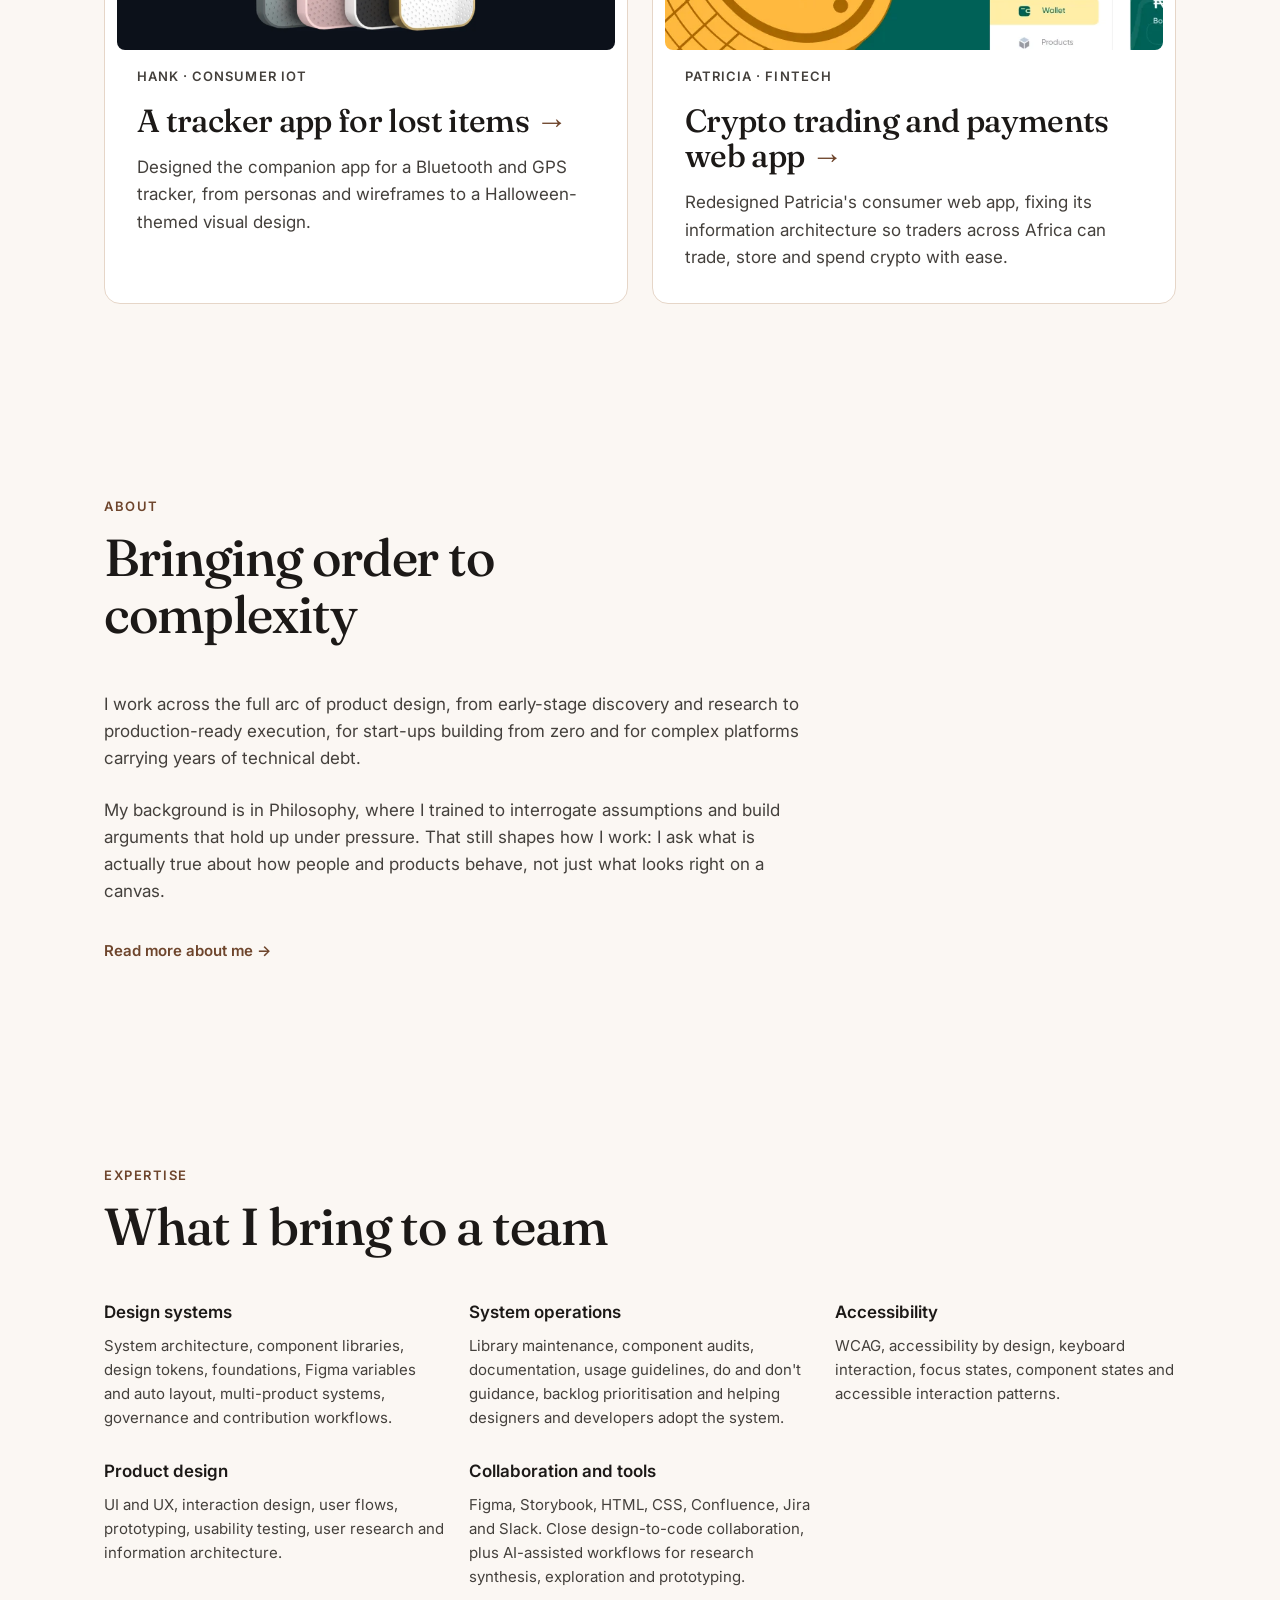
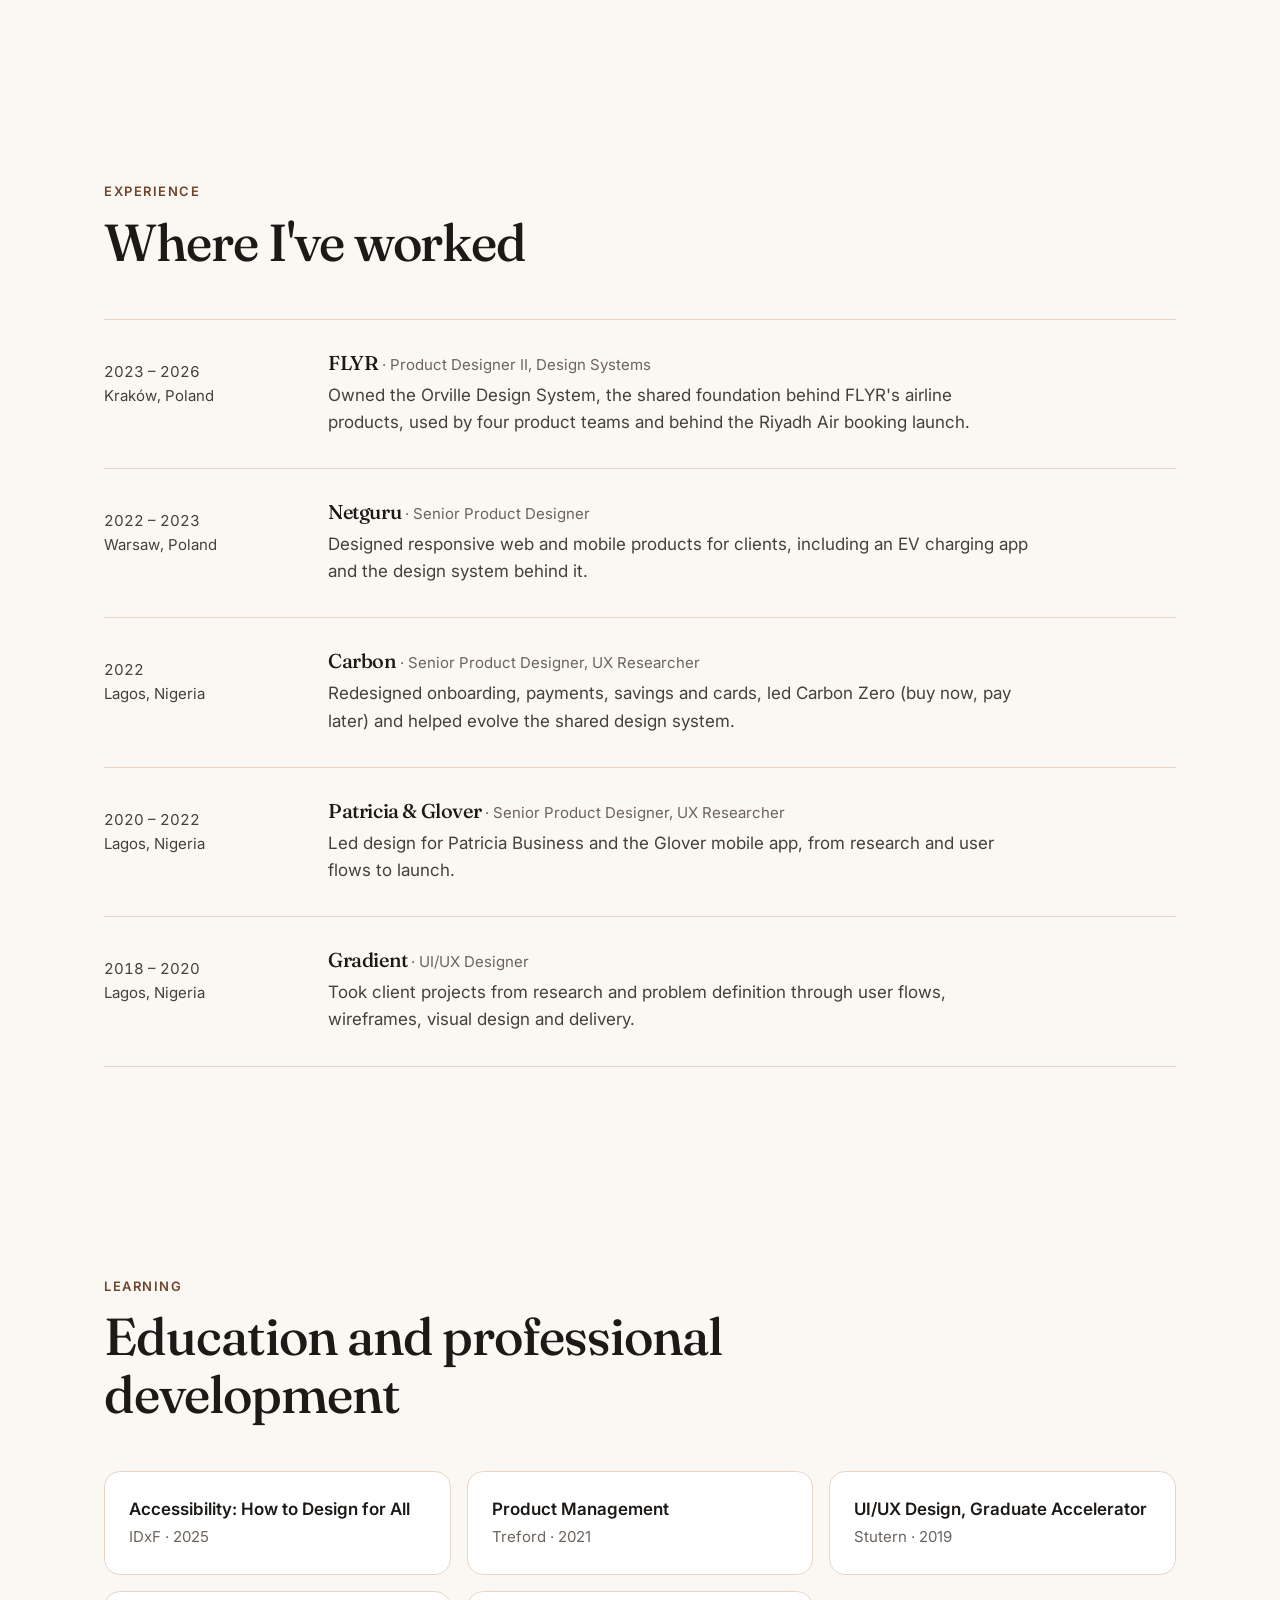
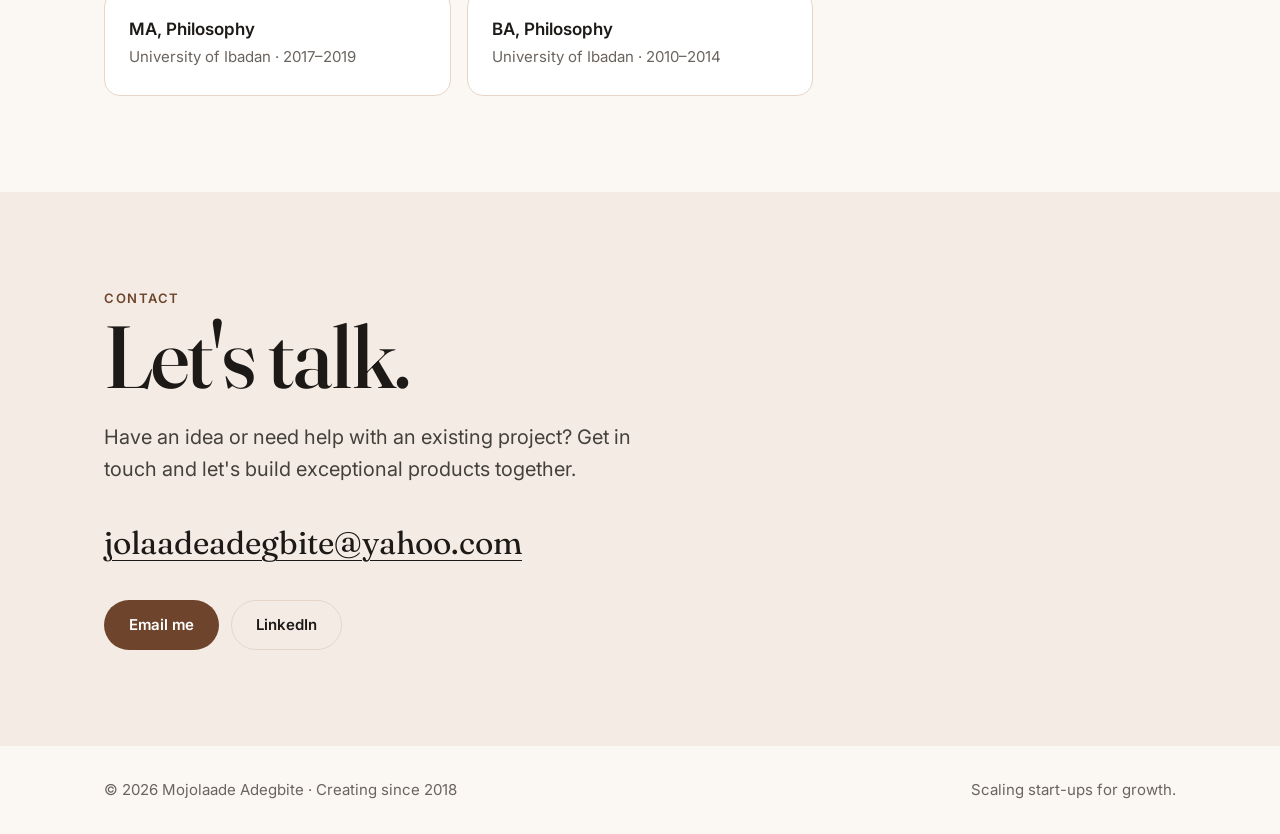
==== commit 3c8e5d30: "Add Patricia web app cover and sketches Co-Authored-By: Claude Opus 5.5 <noreply@anthropic.com> Clau" ====
--- a/index.html
+++ b/index.html
@@ -140,7 +140,7 @@
             </article>
 
             <article class="case reveal">
-              <!-- Cover image to come -->
+              <div class="case-media"><img src="images/work/patricia-web/card.webp" alt="" width="687" height="458" loading="lazy" decoding="async" /></div>
               <p class="case-meta">Patricia · Fintech</p>
                 <h3><a href="work/patricia-web.html">Crypto trading and payments web app</a></h3>
                 <p>Redesigned Patricia's consumer web app, fixing its information architecture so traders across Africa can trade, store and spend crypto with ease.</p>
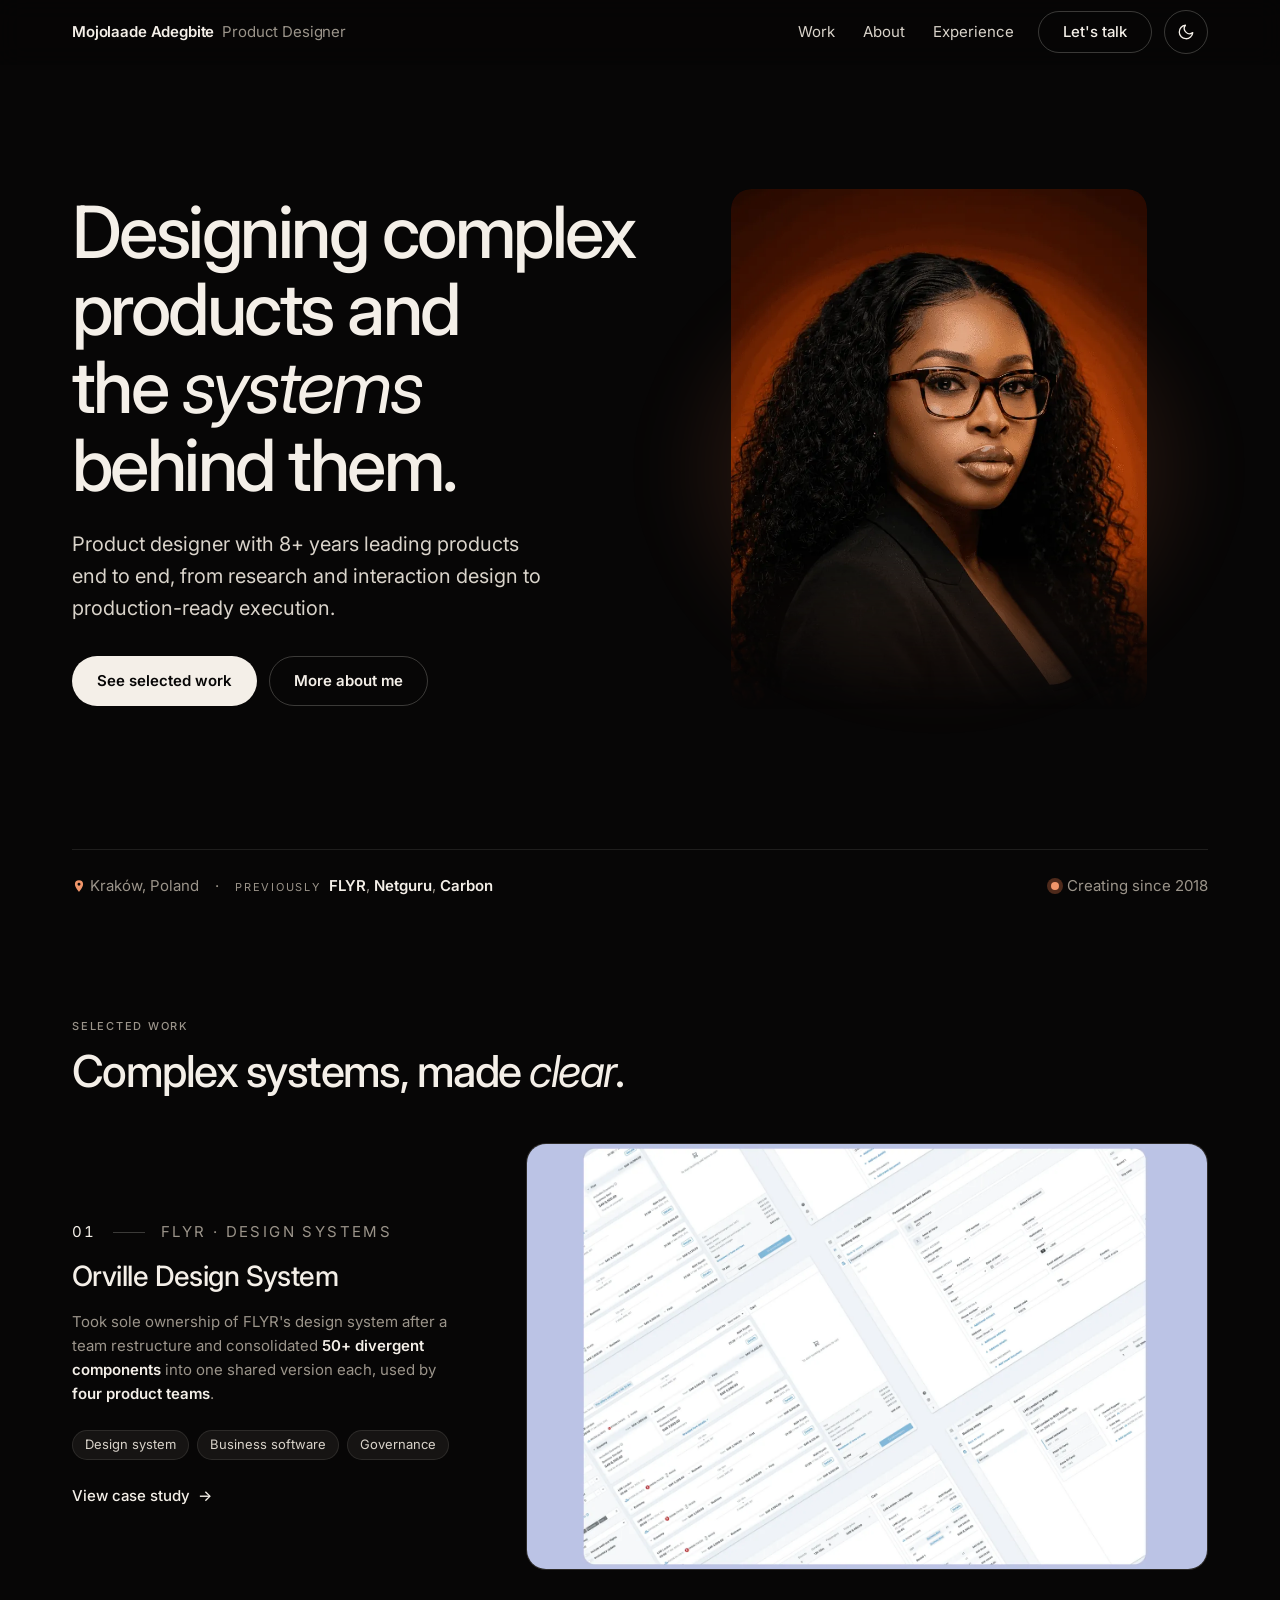
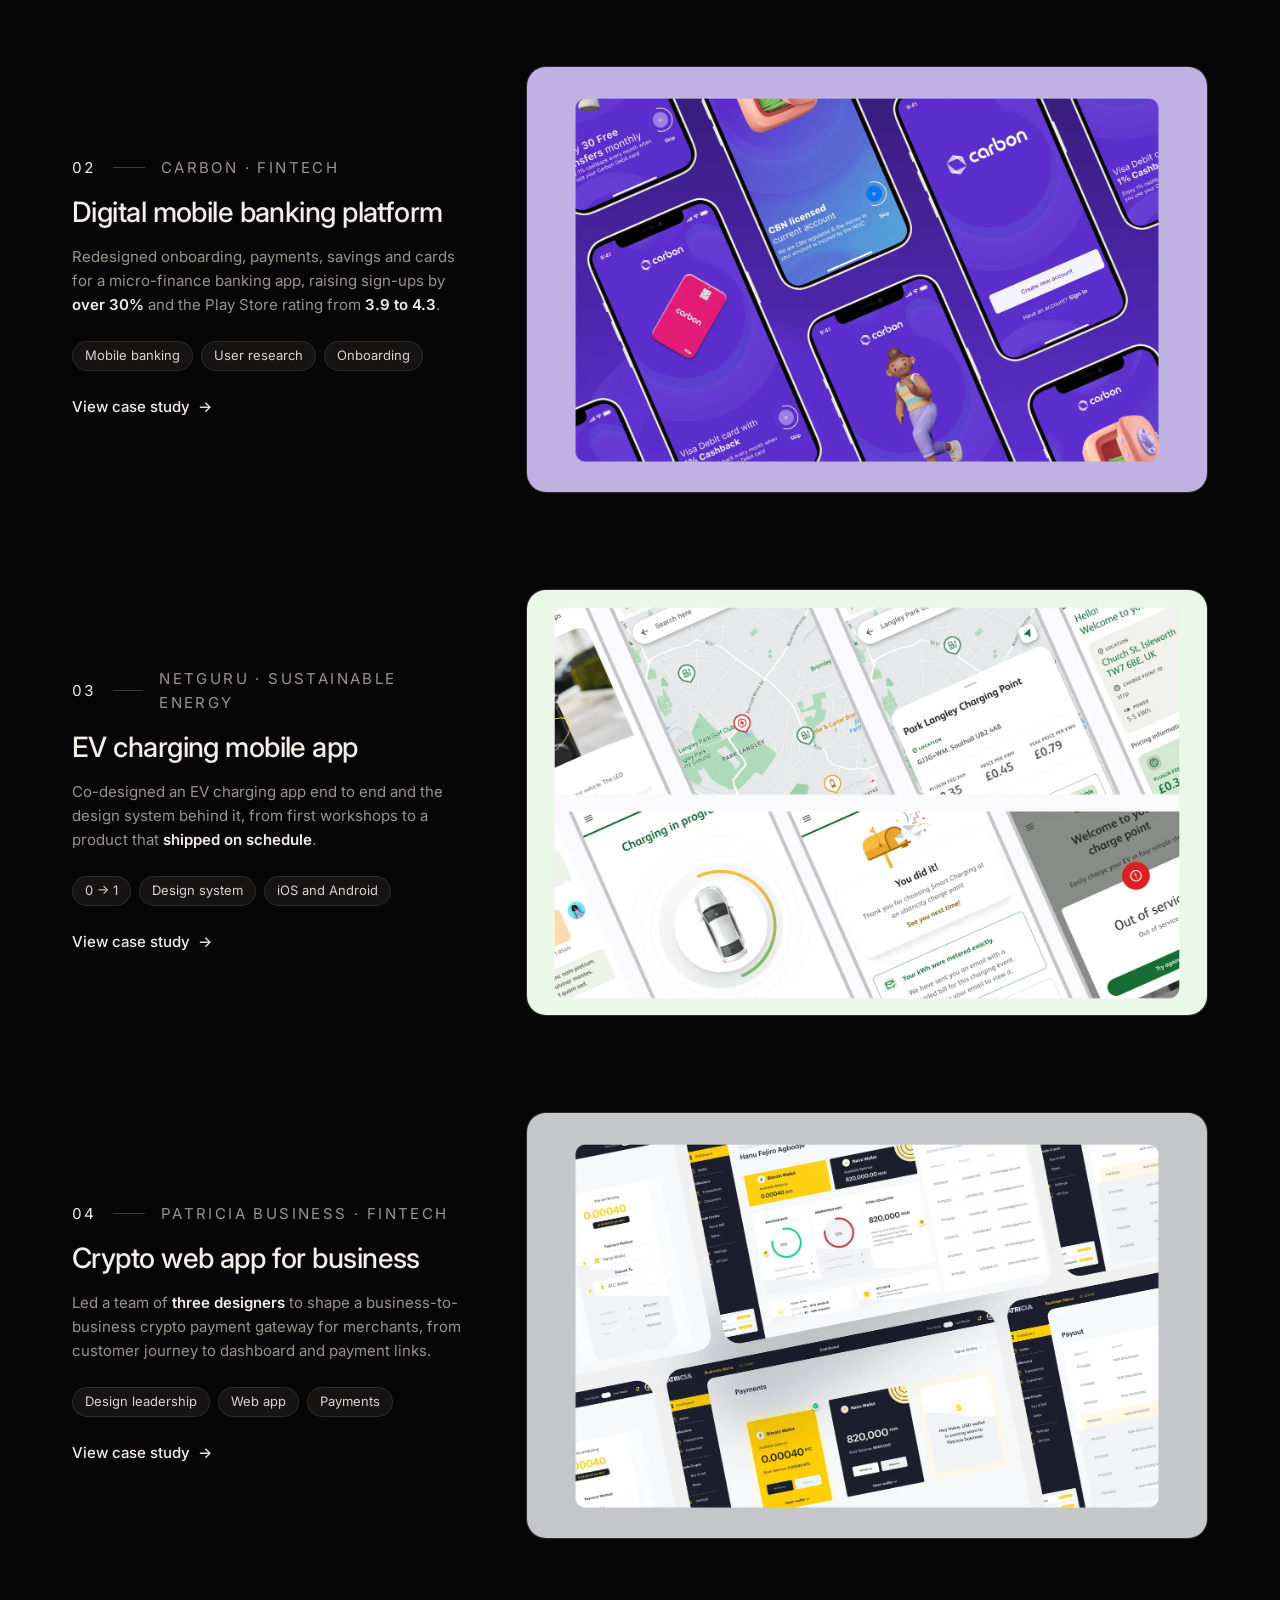
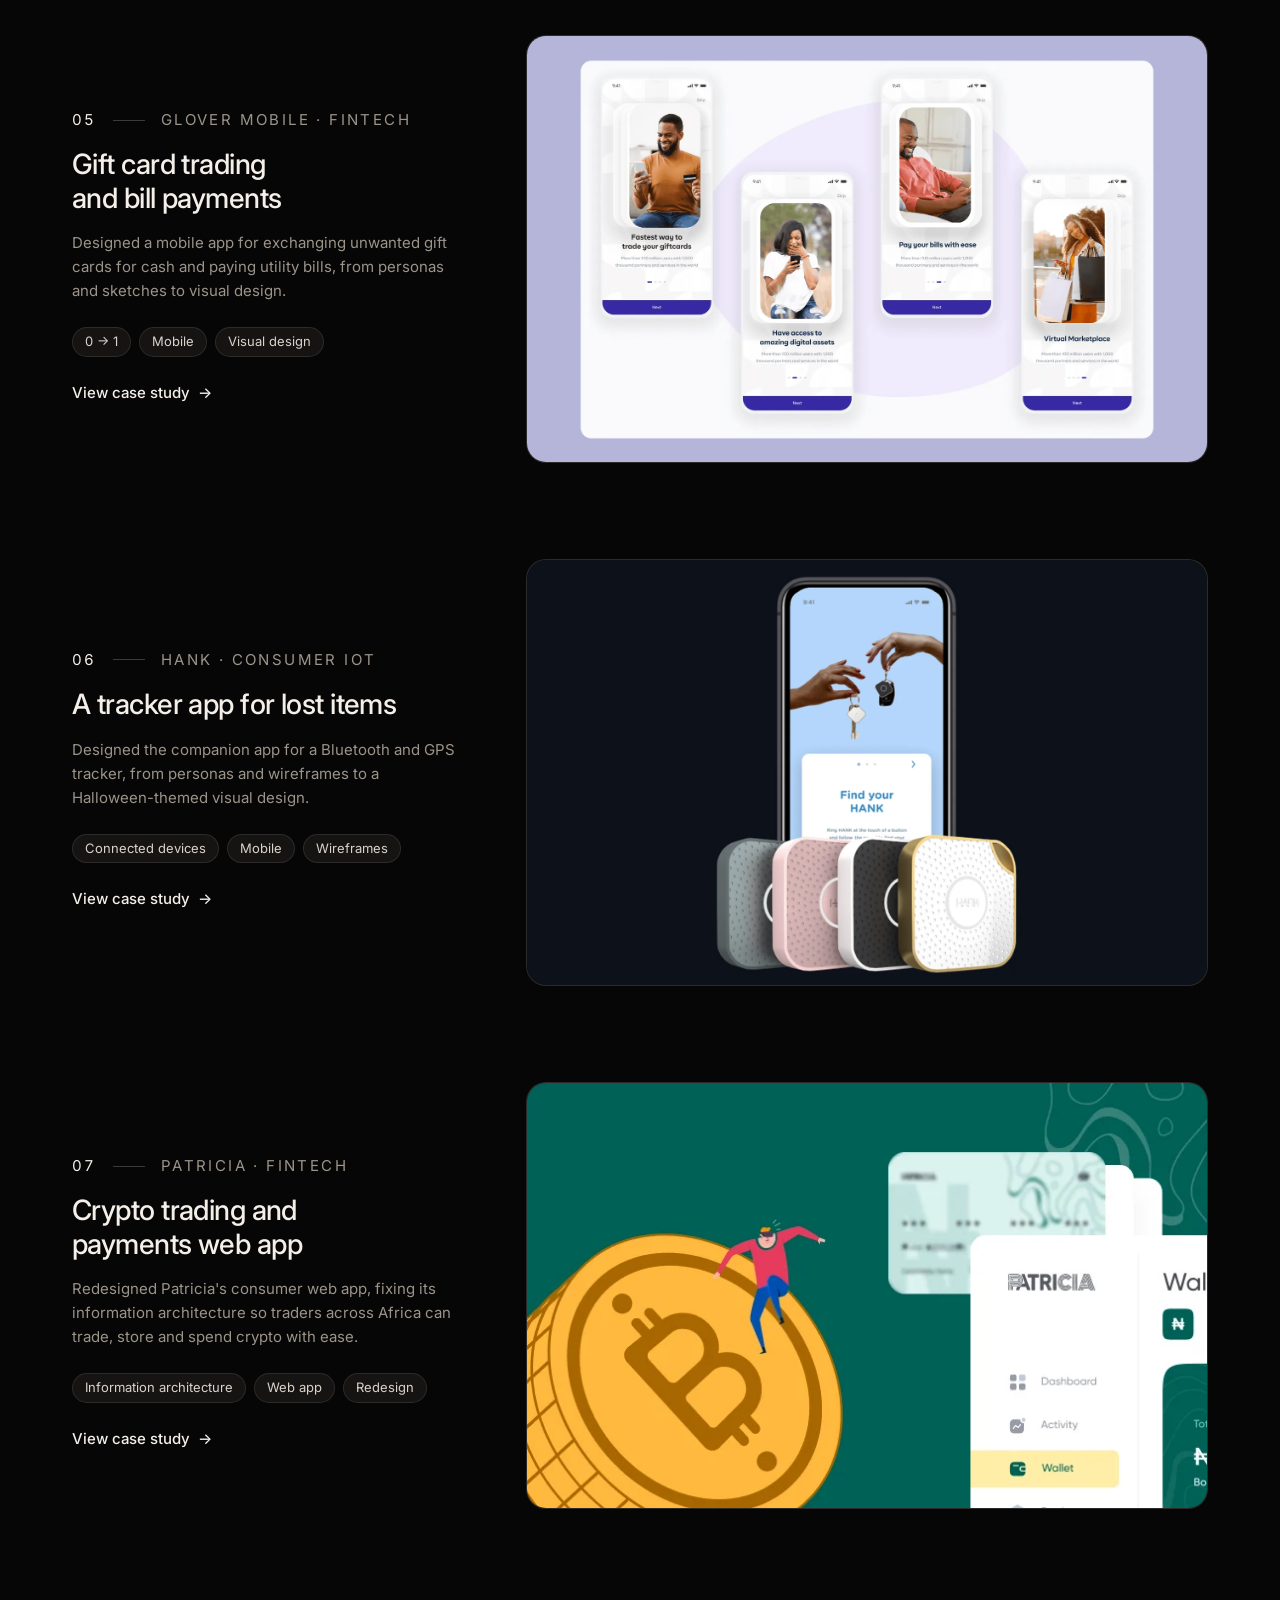
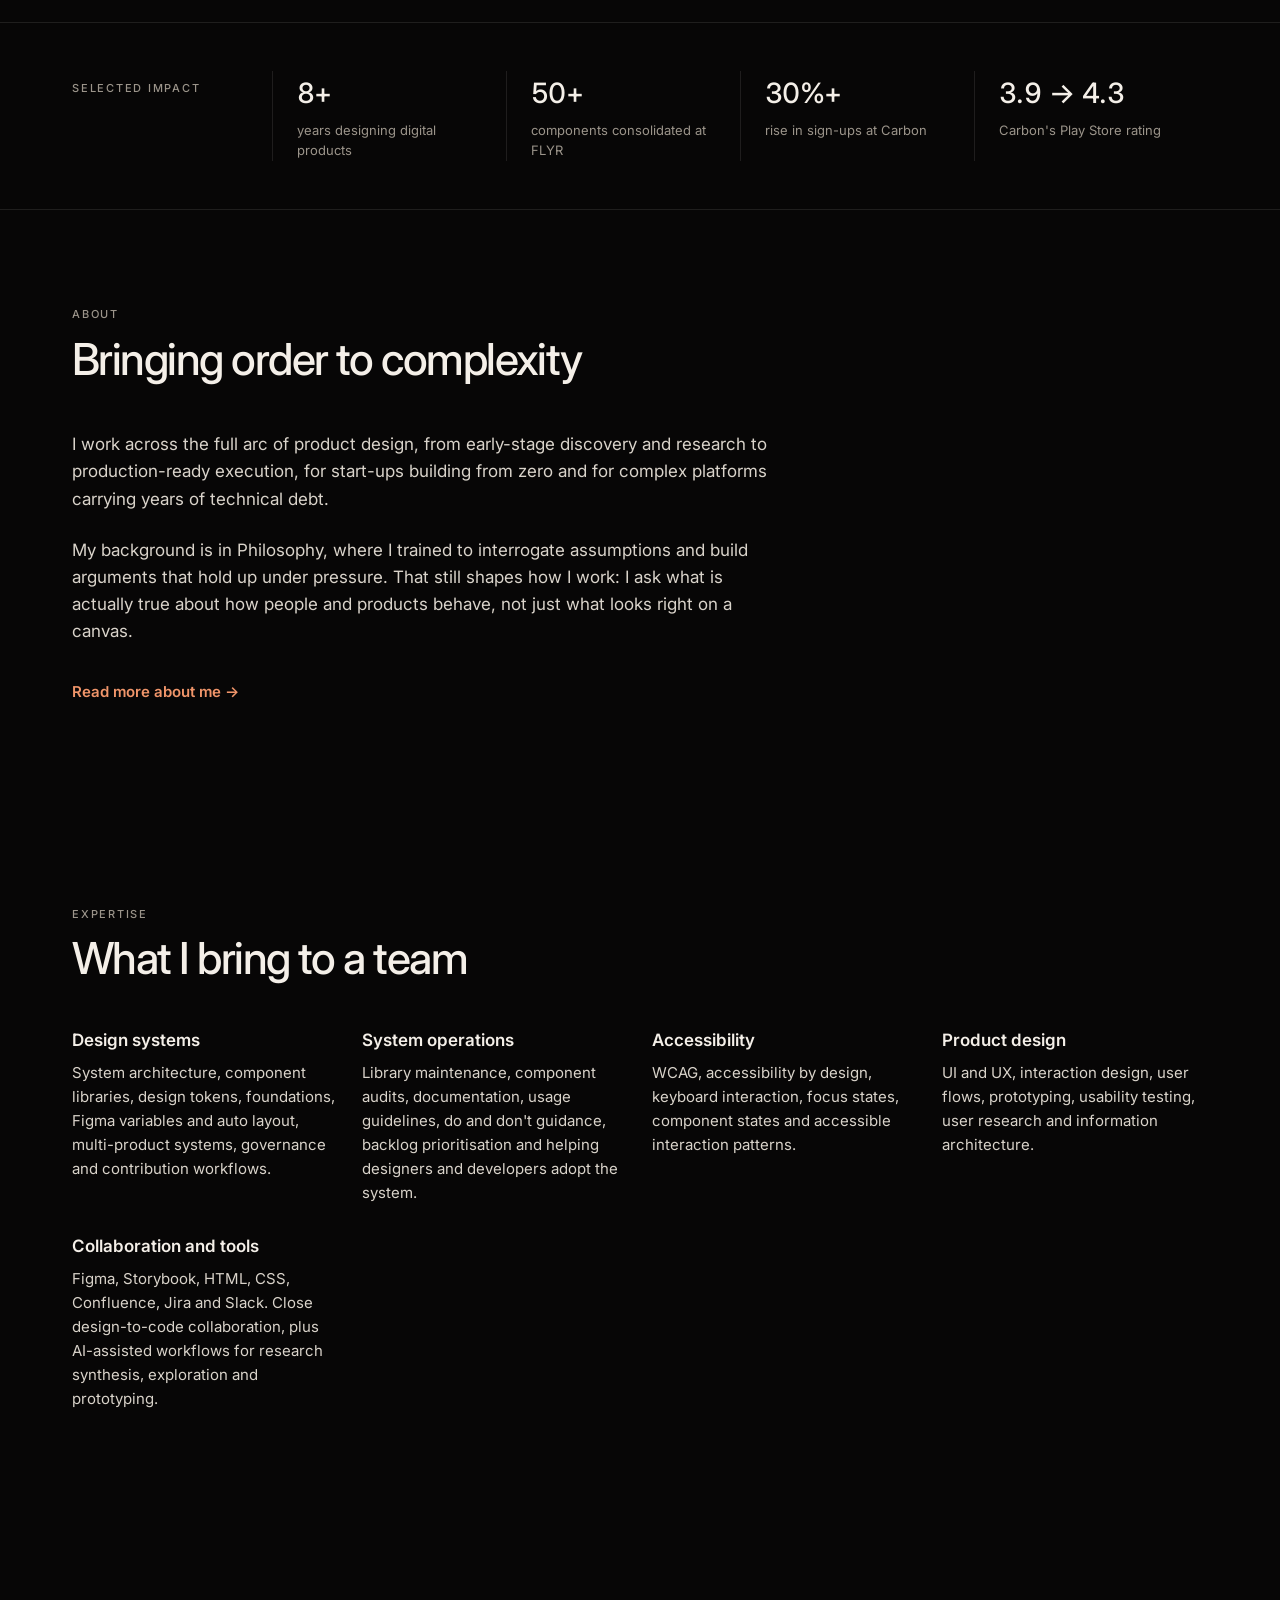
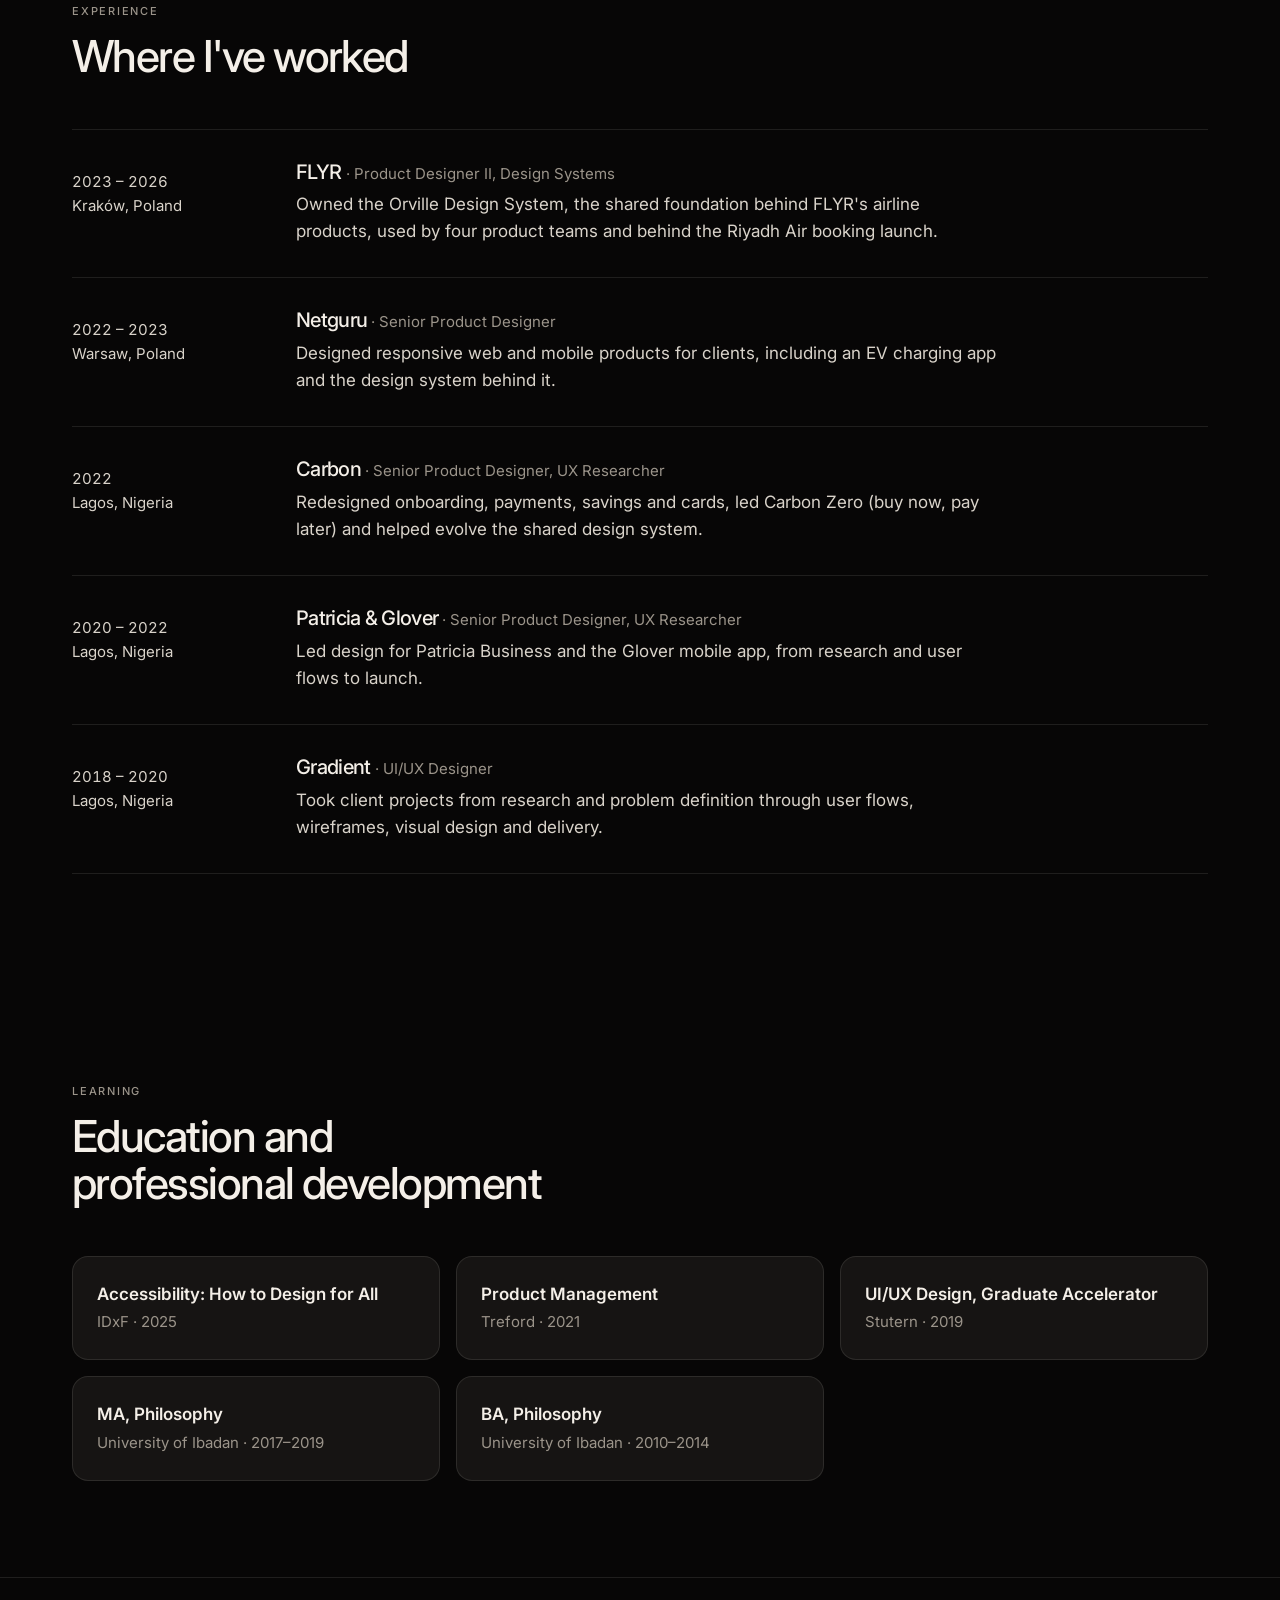
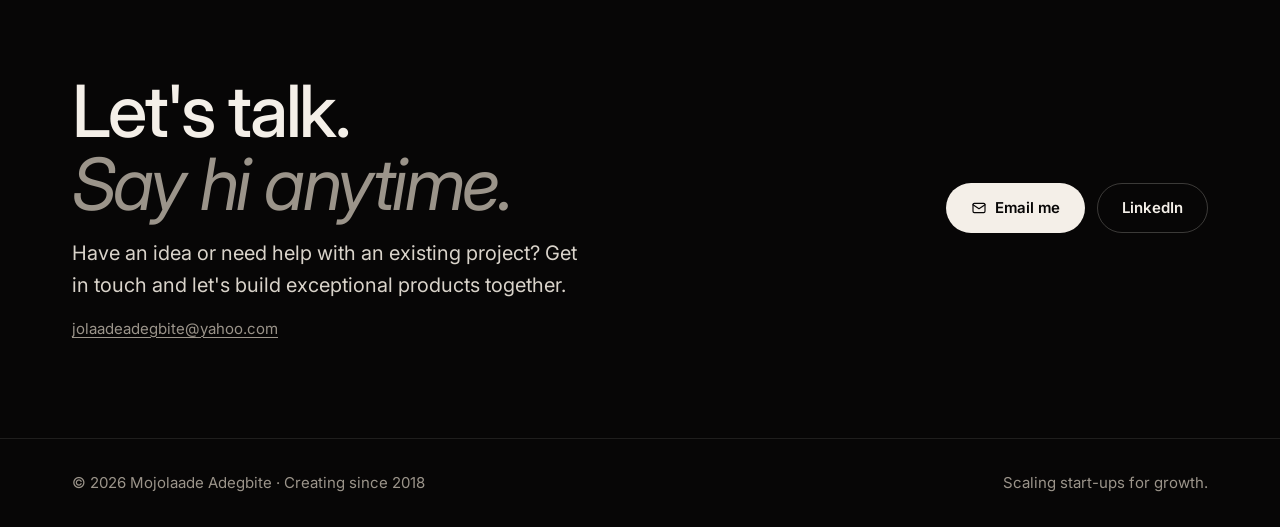
==== commit a7c5fcbe: "Redesign the site with a dark theme, portrait hero and numbered work list Inspired by taschiba.com: " ====
--- a/index.html
+++ b/index.html
@@ -8,8 +8,8 @@
     <meta property="og:title" content="Mojolaade Adegbite · Product Designer" />
     <meta property="og:description" content="Mojolaade Adegbite is a Kraków-based product designer with 8+ years designing complex products and the design systems behind them, for start-ups, agencies and B2B platforms." />
     <meta property="og:type" content="website" />
-    <meta name="theme-color" content="#fbf7f3" media="(prefers-color-scheme: light)" />
-    <meta name="theme-color" content="#141110" media="(prefers-color-scheme: dark)" />
+    <meta name="theme-color" content="#f7f4ef" media="(prefers-color-scheme: light)" />
+    <meta name="theme-color" content="#070606" media="(prefers-color-scheme: dark)" />
     <link rel="icon" href="favicon.svg" type="image/svg+xml" />
 
     <!-- Apply a saved theme before first paint to avoid a flash. -->
@@ -23,7 +23,7 @@
     <link rel="preconnect" href="https://fonts.googleapis.com" />
     <link rel="preconnect" href="https://fonts.gstatic.com" crossorigin />
     <link
-      href="https://fonts.googleapis.com/css2?family=Fraunces:ital,opsz,wght@0,9..144,400..600;1,9..144,400..600&family=Inter:wght@400;500;600&display=swap"
+      href="https://fonts.googleapis.com/css2?family=Inter:ital,opsz,wght@0,14..32,400..600;1,14..32,400..500&display=swap"
       rel="stylesheet"
     />
     <link rel="stylesheet" href="styles/tokens.css" />
@@ -36,12 +36,12 @@
 
     <header class="site-header">
       <div class="container">
-        <a class="wordmark" href="./">Mojolaade Adegbite</a>
+        <a class="wordmark" href="./">Mojolaade Adegbite <span>Product Designer</span></a>
         <nav class="nav" aria-label="Main">
           <a href="./#work">Work</a>
           <a href="about.html">About</a>
           <a href="./#experience">Experience</a>
-          <a class="nav-contact" href="#contact">Contact</a>
+          <a class="nav-contact" href="#contact">Let's talk</a>
           <button class="theme-toggle" type="button" aria-pressed="false">
             <span class="visually-hidden">Dark theme</span>
             <svg class="icon-sun" viewBox="0 0 24 24" fill="none" stroke="currentColor" stroke-width="1.75" stroke-linecap="round" aria-hidden="true"><circle cx="12" cy="12" r="4" /><path d="M12 2v2M12 20v2M4.9 4.9l1.4 1.4M17.7 17.7l1.4 1.4M2 12h2M20 12h2M4.9 19.1l1.4-1.4M17.7 6.3l1.4-1.4" /></svg>
@@ -55,97 +55,126 @@
       <!-- Hero -->
       <section class="hero" id="top" aria-labelledby="hero-title">
         <div class="container">
-          <div class="hero-meta">
+          <div class="hero-grid">
+            <div>
+              <h1 id="hero-title">
+                Designing complex products and the <em>systems</em> behind them.
+              </h1>
+              <p class="lede">
+                Product designer with 8+ years leading products end to end, from research and
+                interaction design to production-ready execution.
+              </p>
+              <div class="actions">
+                <a class="button button-primary" href="#work">See selected work</a>
+                <a class="button button-secondary" href="about.html">More about me</a>
+              </div>
+            </div>
+            <figure class="hero-figure">
+              <img src="images/about/portrait.webp" alt="Portrait of Mojolaade Adegbite" width="768" height="1376" fetchpriority="high" decoding="async" />
+            </figure>
+          </div>
+          <p class="hero-bar">
+            <span><svg viewBox="0 0 24 24" fill="currentColor" aria-hidden="true"><path d="M12 2a7 7 0 0 0-7 7c0 5.2 7 13 7 13s7-7.8 7-13a7 7 0 0 0-7-7Zm0 9.5A2.5 2.5 0 1 1 12 6.5a2.5 2.5 0 0 1 0 5Z" /></svg>Kraków, Poland</span>
+            <span aria-hidden="true">·</span>
+            <span><span class="label">Previously</span>&nbsp; <strong>FLYR</strong>, <strong>Netguru</strong>, <strong>Carbon</strong></span>
             <span class="status">Creating since 2018</span>
-            <span>Kraków, Poland</span>
-          </div>
-          <h1 id="hero-title">
-            Designing complex products and the <em>systems</em> behind them.
-          </h1>
-          <p class="lede">
-            I'm a product designer with 8+ years leading products end to end: research, interaction
-            design and production-ready execution for start-ups, agencies and complex B2B platforms.
-            I'm as comfortable building from a blank canvas with a founder as I am untangling a
-            system that has grown past its original design.
           </p>
-          <div class="actions">
-            <a class="button button-primary" href="#work">See selected work</a>
-            <a class="button button-secondary" href="about.html">More about me</a>
-          </div>
-
-          <ul class="stats" aria-label="Highlights">
+        </div>
+      </section>
+
+      <!-- Selected work -->
+      <section id="work" aria-labelledby="work-title">
+        <div class="container">
+          <div class="section-head reveal">
+            <p class="eyebrow">Selected work</p>
+            <h2 id="work-title">Complex systems, made <em>clear</em>.</h2>
+          </div>
+
+          <ol class="work-list">
+            <li class="project reveal">
+              <div class="project-copy">
+                <p class="project-head"><span class="project-num">01</span><span class="project-client">FLYR · Design systems</span></p>
+                <h3><a href="work/flyr.html">Orville Design System</a></h3>
+                <p>Took sole ownership of FLYR's design system after a team restructure and consolidated <strong>50+ divergent components</strong> into one shared version each, used by <strong>four product teams</strong>.</p>
+                <ul class="tags" aria-label="Focus"><li>Design system</li><li>Business software</li><li>Governance</li></ul>
+                <span class="project-cta" aria-hidden="true">View case study <span>→</span></span>
+              </div>
+              <div class="project-media"><img src="images/work/flyr/cover.webp" alt="" width="1600" height="1244" loading="lazy" decoding="async" /></div>
+            </li>
+            <li class="project reveal">
+              <div class="project-copy">
+                <p class="project-head"><span class="project-num">02</span><span class="project-client">Carbon · Fintech</span></p>
+                <h3><a href="work/carbon.html">Digital mobile banking platform</a></h3>
+                <p>Redesigned onboarding, payments, savings and cards for a micro-finance banking app, raising sign-ups by <strong>over 30%</strong> and the Play Store rating from <strong>3.9 to 4.3</strong>.</p>
+                <ul class="tags" aria-label="Focus"><li>Mobile banking</li><li>User research</li><li>Onboarding</li></ul>
+                <span class="project-cta" aria-hidden="true">View case study <span>→</span></span>
+              </div>
+              <div class="project-media"><img src="images/work/carbon/cover.webp" alt="" width="1600" height="1082" loading="lazy" decoding="async" /></div>
+            </li>
+            <li class="project reveal">
+              <div class="project-copy">
+                <p class="project-head"><span class="project-num">03</span><span class="project-client">Netguru · Sustainable energy</span></p>
+                <h3><a href="work/netguru.html">EV charging mobile app</a></h3>
+                <p>Co-designed an EV charging app end to end and the design system behind it, from first workshops to a product that <strong>shipped on schedule</strong>.</p>
+                <ul class="tags" aria-label="Focus"><li>0 → 1</li><li>Design system</li><li>iOS and Android</li></ul>
+                <span class="project-cta" aria-hidden="true">View case study <span>→</span></span>
+              </div>
+              <div class="project-media"><img src="images/work/netguru/cover.webp" alt="" width="1600" height="1049" loading="lazy" decoding="async" /></div>
+            </li>
+            <li class="project reveal">
+              <div class="project-copy">
+                <p class="project-head"><span class="project-num">04</span><span class="project-client">Patricia Business · Fintech</span></p>
+                <h3><a href="work/patricia-business.html">Crypto web app for business</a></h3>
+                <p>Led a team of <strong>three designers</strong> to shape a business-to-business crypto payment gateway for merchants, from customer journey to dashboard and payment links.</p>
+                <ul class="tags" aria-label="Focus"><li>Design leadership</li><li>Web app</li><li>Payments</li></ul>
+                <span class="project-cta" aria-hidden="true">View case study <span>→</span></span>
+              </div>
+              <div class="project-media"><img src="images/work/patricia-business/cover.webp" alt="" width="1600" height="1082" loading="lazy" decoding="async" /></div>
+            </li>
+            <li class="project reveal">
+              <div class="project-copy">
+                <p class="project-head"><span class="project-num">05</span><span class="project-client">Glover Mobile · Fintech</span></p>
+                <h3><a href="work/glover.html">Gift card trading and bill payments</a></h3>
+                <p>Designed a mobile app for exchanging unwanted gift cards for cash and paying utility bills, from personas and sketches to visual design.</p>
+                <ul class="tags" aria-label="Focus"><li>0 → 1</li><li>Mobile</li><li>Visual design</li></ul>
+                <span class="project-cta" aria-hidden="true">View case study <span>→</span></span>
+              </div>
+              <div class="project-media"><img src="images/work/glover/cover.webp" alt="" width="1600" height="1141" loading="lazy" decoding="async" /></div>
+            </li>
+            <li class="project reveal">
+              <div class="project-copy">
+                <p class="project-head"><span class="project-num">06</span><span class="project-client">Hank · Consumer IoT</span></p>
+                <h3><a href="work/hank.html">A tracker app for lost items</a></h3>
+                <p>Designed the companion app for a Bluetooth and GPS tracker, from personas and wireframes to a Halloween-themed visual design.</p>
+                <ul class="tags" aria-label="Focus"><li>Connected devices</li><li>Mobile</li><li>Wireframes</li></ul>
+                <span class="project-cta" aria-hidden="true">View case study <span>→</span></span>
+              </div>
+              <div class="project-media"><img src="images/work/hank/cover.webp" alt="" width="1600" height="1100" loading="lazy" decoding="async" /></div>
+            </li>
+            <li class="project reveal">
+              <div class="project-copy">
+                <p class="project-head"><span class="project-num">07</span><span class="project-client">Patricia · Fintech</span></p>
+                <h3><a href="work/patricia-web.html">Crypto trading and payments web app</a></h3>
+                <p>Redesigned Patricia's consumer web app, fixing its information architecture so traders across Africa can trade, store and spend crypto with ease.</p>
+                <ul class="tags" aria-label="Focus"><li>Information architecture</li><li>Web app</li><li>Redesign</li></ul>
+                <span class="project-cta" aria-hidden="true">View case study <span>→</span></span>
+              </div>
+              <div class="project-media"><img src="images/work/patricia-web/card.webp" alt="" width="687" height="458" loading="lazy" decoding="async" /></div>
+            </li>
+          </ol>
+        </div>
+      </section>
+
+      <!-- Selected impact -->
+      <section class="impact" aria-labelledby="impact-title">
+        <div class="container reveal">
+          <h2 class="eyebrow" id="impact-title">Selected impact</h2>
+          <ul class="impact-list">
             <li><strong>8+</strong><span>years designing digital products</span></li>
             <li><strong>50+</strong><span>components consolidated at FLYR</span></li>
             <li><strong>30%+</strong><span>rise in sign-ups at Carbon</span></li>
             <li><strong>3.9 → 4.3</strong><span>Carbon's Play Store rating</span></li>
           </ul>
-        </div>
-      </section>
-
-      <!-- Selected work -->
-      <section id="work" aria-labelledby="work-title">
-        <div class="container">
-          <div class="section-head reveal">
-            <p class="eyebrow">Featured projects</p>
-            <h2 id="work-title">From idea to launch</h2>
-            <p class="lede">
-              Scalable digital products built to move fast, stay simple and perform in real-world
-              use, driven by clarity, structured systems and intentional design.
-            </p>
-          </div>
-
-          <div class="work-grid">
-            <article class="case case-featured reveal">
-              <div>
-                <p class="case-meta">FLYR · Design Systems · B2B SaaS</p>
-                <h3><a href="work/flyr.html">Orville Design System</a></h3>
-                <p>Took sole ownership of FLYR's design system after a team restructure and consolidated 50+ divergent components into one shared version each.</p>
-              </div>
-              <div class="case-media"><img src="images/work/flyr/cover.webp" alt="" width="1600" height="1244" loading="lazy" decoding="async" /></div>
-            </article>
-
-            <article class="case reveal">
-              <div class="case-media"><img src="images/work/carbon/cover.webp" alt="" width="1600" height="1082" loading="lazy" decoding="async" /></div>
-              <p class="case-meta">Carbon · Fintech</p>
-                <h3><a href="work/carbon.html">Digital mobile banking platform</a></h3>
-                <p>Redesigned onboarding, payments, savings and cards for a micro-finance banking app, raising sign-ups by over 30%.</p>
-            </article>
-
-            <article class="case reveal">
-              <div class="case-media"><img src="images/work/netguru/cover.webp" alt="" width="1600" height="1049" loading="lazy" decoding="async" /></div>
-              <p class="case-meta">Netguru · Sustainable Energy</p>
-                <h3><a href="work/netguru.html">EV charging mobile app</a></h3>
-                <p>Co-designed an EV charging app end to end and the design system behind it, from first workshops to a product that shipped on schedule.</p>
-            </article>
-
-            <article class="case reveal">
-              <div class="case-media"><img src="images/work/patricia-business/cover.webp" alt="" width="1600" height="1082" loading="lazy" decoding="async" /></div>
-              <p class="case-meta">Patricia Business · Fintech</p>
-                <h3><a href="work/patricia-business.html">Crypto web app for business</a></h3>
-                <p>Led a team of three designers to shape a B2B crypto payment gateway for merchants, from customer journey to dashboard and payment links.</p>
-            </article>
-
-            <article class="case reveal">
-              <div class="case-media"><img src="images/work/glover/cover.webp" alt="" width="1600" height="1141" loading="lazy" decoding="async" /></div>
-              <p class="case-meta">Glover Mobile · Fintech</p>
-                <h3><a href="work/glover.html">Gift card trading and bill payments</a></h3>
-                <p>Designed a mobile app for exchanging unwanted gift cards for cash and paying utility bills, from personas and sketches to visual design.</p>
-            </article>
-
-            <article class="case reveal">
-              <div class="case-media"><img src="images/work/hank/cover.webp" alt="" width="1600" height="1100" loading="lazy" decoding="async" /></div>
-              <p class="case-meta">Hank · Consumer IoT</p>
-                <h3><a href="work/hank.html">A tracker app for lost items</a></h3>
-                <p>Designed the companion app for a Bluetooth and GPS tracker, from personas and wireframes to a Halloween-themed visual design.</p>
-            </article>
-
-            <article class="case reveal">
-              <div class="case-media"><img src="images/work/patricia-web/card.webp" alt="" width="687" height="458" loading="lazy" decoding="async" /></div>
-              <p class="case-meta">Patricia · Fintech</p>
-                <h3><a href="work/patricia-web.html">Crypto trading and payments web app</a></h3>
-                <p>Redesigned Patricia's consumer web app, fixing its information architecture so traders across Africa can trade, store and spend crypto with ease.</p>
-            </article>
-          </div>
         </div>
       </section>
 
@@ -272,15 +301,16 @@
       <!-- Contact -->
       <section class="contact" id="contact" aria-labelledby="contact-title">
         <div class="container reveal">
-          <p class="eyebrow">Contact</p>
-          <h2 id="contact-title">Let's talk.</h2>
-          <p class="lede" style="margin-top: var(--space-4); max-width: 36rem">
-            Have an idea or need help with an existing project? Get in touch and let's build
-            exceptional products together.
-          </p>
-          <a class="contact-email" href="mailto:jolaadeadegbite@yahoo.com">jolaadeadegbite@yahoo.com</a>
+          <div>
+            <h2 id="contact-title">Let's talk. <em>Say hi anytime.</em></h2>
+            <p class="lede" style="margin-top: var(--space-4); max-width: 32rem">
+              Have an idea or need help with an existing project? Get in touch and let's build
+              exceptional products together.
+            </p>
+            <a class="contact-email" href="mailto:jolaadeadegbite@yahoo.com">jolaadeadegbite@yahoo.com</a>
+          </div>
           <div class="actions">
-            <a class="button button-primary" href="mailto:jolaadeadegbite@yahoo.com">Email me</a>
+            <a class="button button-primary" href="mailto:jolaadeadegbite@yahoo.com"><svg viewBox="0 0 24 24" fill="none" stroke="currentColor" stroke-width="1.75" stroke-linecap="round" stroke-linejoin="round" aria-hidden="true"><rect x="3" y="5" width="18" height="14" rx="2" /><path d="m3 7 9 6 9-6" /></svg>Email me</a>
             <a class="button button-secondary" href="https://www.linkedin.com/in/mojolaade-adegbite/" target="_blank" rel="noopener">LinkedIn<span class="visually-hidden"> (opens in a new tab)</span></a>
           </div>
         </div>
--- a/styles/tokens.css
+++ b/styles/tokens.css
@@ -2,39 +2,47 @@
   Design tokens.
   Primitives hold raw values; semantic tokens map them to roles.
   Components only use semantic tokens, so a theme is a remap, not a rewrite.
+
+  Dark is the default theme. Light applies only when the visitor picks it.
 */
 
 :root {
   /* Primitives: colour */
-  --clay-50: #fbf7f3;
-  --clay-100: #f4ece4;
-  --clay-200: #e6d6c8;
-  --clay-600: #8a5a3c;
-  --clay-700: #6e452c;
-  --ink-900: #1c1917;
-  --ink-700: #44403c;
+  --black-950: #070606;
+  --black-900: #0f0d0c;
+  --black-850: #161413;
+  --black-700: #2a2624;
+  --black-600: #3a3532;
+  --bone-50: #f4efe8;
+  --bone-200: #d9d3ca;
+  --bone-400: #9b948a;
+  --bone-500: #847d74;
+  --ember-300: #f0956a;
+  --ember-400: #e6784a;
+  --ember-700: #a8471f;
+  --ember-800: #8a3815;
+  --paper-50: #f7f4ef;
+  --paper-100: #efeae2;
+  --paper-200: #e2dbd0;
+  --ink-900: #141110;
+  --ink-700: #3f3a36;
   --ink-500: #6b645e;
-  --night-950: #141110;
-  --night-900: #1d1917;
-  --night-800: #2a2522;
-  --night-600: #4a423d;
-  --sand-100: #f2ebe4;
-  --sand-300: #c9bdb2;
-  --sand-500: #a39488;
-  --peach-300: #e8b08c;
-  --peach-400: #dc9a70;
 
   /* Primitives: type */
-  --font-display: "Fraunces", Georgia, "Times New Roman", serif;
+  --font-display: "Inter", system-ui, -apple-system, "Segoe UI", Roboto, sans-serif;
   --font-body: "Inter", system-ui, -apple-system, "Segoe UI", Roboto, sans-serif;
 
+  --text-2xs: 0.6875rem;
   --text-xs: 0.8125rem;
   --text-sm: 0.9375rem;
   --text-md: 1.0625rem;
   --text-lg: 1.25rem;
-  --text-xl: clamp(1.5rem, 1.2rem + 1.2vw, 2rem);
-  --text-2xl: clamp(2rem, 1.4rem + 2.6vw, 3.25rem);
-  --text-3xl: clamp(2.75rem, 1.6rem + 5vw, 5.5rem);
+  --text-xl: clamp(1.375rem, 1.15rem + 0.9vw, 1.75rem);
+  --text-2xl: clamp(1.875rem, 1.4rem + 2vw, 2.75rem);
+  --text-3xl: clamp(2.5rem, 1.6rem + 3.8vw, 4.5rem);
+
+  --tracking-tight: -0.035em;
+  --tracking-wide: 0.16em;
 
   /* Primitives: space (4px base) */
   --space-1: 0.25rem;
@@ -46,62 +54,55 @@
   --space-7: 3rem;
   --space-8: 4rem;
   --space-9: 6rem;
+  --space-10: 8rem;
 
-  --radius-sm: 0.5rem;
+  --radius-sm: 0.625rem;
   --radius-md: 1rem;
+  --radius-lg: 1.25rem;
   --radius-pill: 999px;
 
   --duration-fast: 150ms;
   --duration-base: 300ms;
   --ease-out: cubic-bezier(0.2, 0.8, 0.2, 1);
 
-  /* Semantic: light */
-  --color-bg: var(--clay-50);
+  /* Semantic: dark (default) */
+  --color-bg: var(--black-950);
+  --color-surface: var(--black-900);
+  --color-surface-muted: var(--black-850);
+  --color-border: rgb(244 239 232 / 0.1);
+  --color-border-strong: rgb(244 239 232 / 0.22);
+  --color-text: var(--bone-50);
+  --color-text-muted: var(--bone-200);
+  --color-text-subtle: var(--bone-400);
+  --color-accent: var(--ember-300);
+  --color-accent-hover: var(--ember-400);
+  --color-on-accent: var(--black-950);
+  --color-button: var(--bone-50);
+  --color-on-button: var(--black-950);
+  --color-focus: var(--ember-300);
+  --color-glow: rgb(230 120 74 / 0.32);
+
+  --layout-max: 76rem;
+  --layout-gutter: clamp(1rem, 4vw, 2.5rem);
+
+  color-scheme: dark;
+}
+
+:root[data-theme="light"] {
+  --color-bg: var(--paper-50);
   --color-surface: #ffffff;
-  --color-surface-muted: var(--clay-100);
-  --color-border: var(--clay-200);
+  --color-surface-muted: var(--paper-100);
+  --color-border: rgb(20 17 16 / 0.1);
+  --color-border-strong: rgb(20 17 16 / 0.22);
   --color-text: var(--ink-900);
   --color-text-muted: var(--ink-700);
   --color-text-subtle: var(--ink-500);
-  --color-accent: var(--clay-700);
-  --color-accent-hover: var(--clay-600);
+  --color-accent: var(--ember-700);
+  --color-accent-hover: var(--ember-800);
   --color-on-accent: #ffffff;
-  --color-focus: var(--clay-700);
-
-  --layout-max: 72rem;
-  --layout-gutter: clamp(1rem, 4vw, 2.5rem);
-
+  --color-button: var(--ink-900);
+  --color-on-button: var(--paper-50);
+  --color-focus: var(--ember-700);
+  --color-glow: rgb(230 120 74 / 0.22);
   color-scheme: light;
 }
-
-@media (prefers-color-scheme: dark) {
-  :root:not([data-theme="light"]) {
-    --color-bg: var(--night-950);
-    --color-surface: var(--night-900);
-    --color-surface-muted: var(--night-800);
-    --color-border: var(--night-600);
-    --color-text: var(--sand-100);
-    --color-text-muted: var(--sand-300);
-    --color-text-subtle: var(--sand-500);
-    --color-accent: var(--peach-300);
-    --color-accent-hover: var(--peach-400);
-    --color-on-accent: var(--night-950);
-    --color-focus: var(--peach-300);
-    color-scheme: dark;
-  }
-}
-
-:root[data-theme="dark"] {
-  --color-bg: var(--night-950);
-  --color-surface: var(--night-900);
-  --color-surface-muted: var(--night-800);
-  --color-border: var(--night-600);
-  --color-text: var(--sand-100);
-  --color-text-muted: var(--sand-300);
-  --color-text-subtle: var(--sand-500);
-  --color-accent: var(--peach-300);
-  --color-accent-hover: var(--peach-400);
-  --color-on-accent: var(--night-950);
-  --color-focus: var(--peach-300);
-  color-scheme: dark;
-}
--- a/styles/main.css
+++ b/styles/main.css
@@ -27,8 +27,15 @@
   margin: 0;
   font-family: var(--font-display);
   font-weight: 500;
-  line-height: 1.1;
-  letter-spacing: -0.02em;
+  line-height: 1.08;
+  letter-spacing: var(--tracking-tight);
+  text-wrap: balance;
+}
+
+h1 em,
+h2 em {
+  font-style: italic;
+  font-weight: 400;
 }
 
 p,
@@ -44,6 +51,11 @@
 
 a:hover {
   color: var(--color-accent);
+}
+
+::selection {
+  background: var(--color-accent);
+  color: var(--color-on-accent);
 }
 
 :focus-visible {
@@ -110,9 +122,24 @@
 }
 
 .wordmark {
-  font-family: var(--font-display);
-  font-size: var(--text-lg);
+  display: inline-flex;
+  align-items: baseline;
+  gap: var(--space-2);
+  font-size: var(--text-sm);
+  font-weight: 600;
+  letter-spacing: -0.01em;
   text-decoration: none;
+}
+
+.wordmark span {
+  font-weight: 400;
+  color: var(--color-text-subtle);
+}
+
+@media (max-width: 30rem) {
+  .wordmark span {
+    display: none;
+  }
 }
 
 .nav {
@@ -129,9 +156,23 @@
   border-radius: var(--radius-pill);
 }
 
-.nav a:hover {
-  color: var(--color-text);
-  background: var(--color-surface-muted);
+.nav a:hover,
+.nav a[aria-current="page"] {
+  color: var(--color-text);
+}
+
+.nav a.nav-contact {
+  margin-left: var(--space-2);
+  padding: var(--space-2) var(--space-5);
+  border: 1px solid var(--color-border-strong);
+  color: var(--color-text);
+  font-weight: 500;
+  transition: background-color var(--duration-fast) var(--ease-out);
+}
+
+.nav a.nav-contact:hover {
+  background: var(--color-text);
+  color: var(--color-bg);
 }
 
 .theme-toggle {
@@ -141,7 +182,7 @@
   height: 2.75rem;
   margin-left: var(--space-2);
   padding: 0;
-  border: 1px solid var(--color-border);
+  border: 1px solid var(--color-border-strong);
   border-radius: var(--radius-pill);
   background: transparent;
   color: var(--color-text);
@@ -170,6 +211,10 @@
   .nav a:not(.nav-contact) {
     display: none;
   }
+
+  .nav a.nav-contact {
+    margin-left: 0;
+  }
 }
 
 /* Sections */
@@ -187,11 +232,11 @@
 }
 
 .eyebrow {
-  font-size: var(--text-xs);
-  font-weight: 600;
-  letter-spacing: 0.12em;
+  font-size: var(--text-2xs);
+  font-weight: 500;
+  letter-spacing: var(--tracking-wide);
   text-transform: uppercase;
-  color: var(--color-accent);
+  color: var(--color-text-subtle);
 }
 
 .section-head h2 {
@@ -203,30 +248,109 @@
   color: var(--color-text-muted);
 }
 
-/* Hero */
+/* Hero: copy on the left, portrait on the right, a meta bar along the bottom */
 
 .hero {
-  padding-top: var(--space-8);
-}
-
-.hero-meta {
+  position: relative;
+  padding: var(--space-6) 0 0;
+  overflow: hidden;
+}
+
+.hero-grid {
+  display: grid;
+  align-items: center;
+  gap: var(--space-6);
+  min-height: min(44rem, calc(100svh - 9rem));
+}
+
+@media (min-width: 56rem) {
+  .hero-grid {
+    grid-template-columns: 1.05fr 1fr;
+  }
+}
+
+.hero h1 {
+  max-width: 14ch;
+  font-size: var(--text-3xl);
+}
+
+.hero .lede {
+  max-width: 30rem;
+  margin-top: var(--space-5);
+}
+
+.hero-figure {
+  position: relative;
+  justify-self: center;
+  width: min(100%, 26rem);
+  margin: 0;
+}
+
+.hero-figure::before {
+  content: "";
+  position: absolute;
+  inset: 8% -18% 0;
+  background: radial-gradient(closest-side, var(--color-glow), transparent);
+  filter: blur(24px);
+  z-index: -1;
+}
+
+.hero-figure img {
+  display: block;
+  width: 100%;
+  height: auto;
+  aspect-ratio: 4 / 5;
+  object-fit: cover;
+  object-position: center 20%;
+  border-radius: var(--radius-lg);
+  /* Fade the bottom edge into the page */
+  -webkit-mask-image: linear-gradient(to bottom, #000 70%, transparent);
+  mask-image: linear-gradient(to bottom, #000 70%, transparent);
+}
+
+@media (max-width: 55.99rem) {
+  .hero-figure {
+    order: -1;
+    width: min(70%, 18rem);
+  }
+}
+
+.hero-bar {
   display: flex;
   flex-wrap: wrap;
   align-items: center;
-  gap: var(--space-3);
-  margin-bottom: var(--space-5);
-  font-size: var(--text-sm);
-  color: var(--color-text-subtle);
+  gap: var(--space-2) var(--space-4);
+  margin-top: var(--space-7);
+  padding: var(--space-5) 0;
+  border-top: 1px solid var(--color-border);
+  font-size: var(--text-sm);
+  color: var(--color-text-subtle);
+}
+
+.hero-bar svg {
+  width: 0.875rem;
+  height: 0.875rem;
+  color: var(--color-accent);
+  vertical-align: -0.1em;
+  margin-right: var(--space-1);
+}
+
+.hero-bar strong {
+  color: var(--color-text);
+  font-weight: 600;
+}
+
+.hero-bar .label {
+  font-size: var(--text-2xs);
+  letter-spacing: var(--tracking-wide);
+  text-transform: uppercase;
 }
 
 .status {
   display: inline-flex;
   align-items: center;
   gap: var(--space-2);
-  padding: var(--space-1) var(--space-3);
-  border: 1px solid var(--color-border);
-  border-radius: var(--radius-pill);
-  color: var(--color-text-muted);
+  margin-left: auto;
 }
 
 .status::before {
@@ -235,21 +359,7 @@
   height: 0.5rem;
   border-radius: 50%;
   background: var(--color-accent);
-}
-
-.hero h1 {
-  max-width: 18ch;
-  font-size: var(--text-3xl);
-}
-
-.hero h1 em {
-  font-style: italic;
-  color: var(--color-accent);
-}
-
-.hero .lede {
-  max-width: 38rem;
-  margin-top: var(--space-5);
+  box-shadow: 0 0 0 4px var(--color-glow);
 }
 
 .actions {
@@ -279,18 +389,23 @@
   transform: scale(0.98);
 }
 
+.button svg {
+  width: 1rem;
+  height: 1rem;
+}
+
 .button-primary {
+  background: var(--color-button);
+  color: var(--color-on-button);
+}
+
+.button-primary:hover {
   background: var(--color-accent);
   color: var(--color-on-accent);
 }
 
-.button-primary:hover {
-  background: var(--color-accent-hover);
-  color: var(--color-on-accent);
-}
-
 .button-secondary {
-  border-color: var(--color-border);
+  border-color: var(--color-border-strong);
   color: var(--color-text);
 }
 
@@ -315,6 +430,7 @@
   font-family: var(--font-display);
   font-size: var(--text-2xl);
   font-weight: 500;
+  letter-spacing: var(--tracking-tight);
   line-height: 1;
 }
 
@@ -325,7 +441,209 @@
   color: var(--color-text-muted);
 }
 
-/* Work */
+/* Selected work: numbered rows, copy left and image right */
+
+.work-list {
+  display: grid;
+  gap: var(--space-9);
+  padding: 0;
+  list-style: none;
+}
+
+.project {
+  display: grid;
+  gap: var(--space-5) var(--space-8);
+  align-items: center;
+}
+
+@media (min-width: 56rem) {
+  .project {
+    grid-template-columns: minmax(0, 0.8fr) minmax(0, 1.4fr);
+  }
+}
+
+.project-head {
+  display: flex;
+  align-items: center;
+  gap: var(--space-4);
+  font-size: var(--text-2xs);
+  letter-spacing: var(--tracking-wide);
+  text-transform: uppercase;
+  color: var(--color-text-subtle);
+}
+
+.project-num {
+  font-variant-numeric: tabular-nums;
+  color: var(--color-text);
+}
+
+.project-head::after {
+  content: "";
+  order: 1;
+  width: 2rem;
+  height: 1px;
+  background: var(--color-border-strong);
+}
+
+.project-head .project-client {
+  order: 2;
+}
+
+.project h3 {
+  margin-top: var(--space-4);
+  font-size: var(--text-xl);
+  line-height: 1.2;
+  letter-spacing: -0.02em;
+}
+
+.project h3 a {
+  text-decoration: none;
+}
+
+/* The whole row is one link target */
+.project h3 a::after {
+  content: "";
+  position: absolute;
+  inset: 0;
+}
+
+.project {
+  position: relative;
+}
+
+.project-copy > p {
+  margin-top: var(--space-4);
+  color: var(--color-text-subtle);
+  font-size: var(--text-sm);
+}
+
+.project-copy > p strong {
+  color: var(--color-text);
+  font-weight: 600;
+}
+
+.tags {
+  display: flex;
+  flex-wrap: wrap;
+  gap: var(--space-2);
+  margin-top: var(--space-5);
+  padding: 0;
+  list-style: none;
+}
+
+.tags li {
+  padding: 0.375rem 0.75rem;
+  font-size: var(--text-xs);
+  line-height: 1.2;
+  color: var(--color-text-muted);
+  background: var(--color-surface-muted);
+  border: 1px solid var(--color-border);
+  border-radius: var(--radius-pill);
+}
+
+.project-cta {
+  display: inline-flex;
+  align-items: center;
+  gap: var(--space-2);
+  margin-top: var(--space-5);
+  font-size: var(--text-sm);
+  font-weight: 500;
+  color: var(--color-text);
+}
+
+.project-cta span {
+  transition: transform var(--duration-base) var(--ease-out);
+}
+
+.project-media {
+  overflow: hidden;
+  border-radius: var(--radius-lg);
+  background: var(--color-surface-muted);
+  border: 1px solid var(--color-border);
+}
+
+.project-media img {
+  display: block;
+  width: 100%;
+  height: auto;
+  aspect-ratio: 16 / 10;
+  object-fit: cover;
+  transition: transform 700ms var(--ease-out);
+}
+
+.project:hover .project-media img {
+  transform: scale(1.03);
+}
+
+.project:hover .project-cta span {
+  transform: translateX(4px);
+}
+
+.project:hover h3 a {
+  color: var(--color-text);
+}
+
+@media (max-width: 55.99rem) {
+  .project-media {
+    order: -1;
+  }
+}
+
+/* Selected impact strip */
+
+.impact {
+  padding: var(--space-7) 0;
+  border-top: 1px solid var(--color-border);
+  border-bottom: 1px solid var(--color-border);
+}
+
+.impact .container {
+  display: grid;
+  gap: var(--space-5);
+  align-items: start;
+}
+
+@media (min-width: 56rem) {
+  .impact .container {
+    grid-template-columns: 11rem 1fr;
+  }
+}
+
+.impact .eyebrow {
+  padding-top: var(--space-3);
+}
+
+.impact-list {
+  display: grid;
+  grid-template-columns: repeat(auto-fit, minmax(min(100%, 10rem), 1fr));
+  gap: var(--space-5) 0;
+  margin: 0;
+  padding: 0;
+  list-style: none;
+}
+
+.impact-list li {
+  padding: 0 var(--space-5);
+  border-left: 1px solid var(--color-border);
+}
+
+.impact-list strong {
+  display: block;
+  font-size: var(--text-xl);
+  font-weight: 500;
+  letter-spacing: -0.02em;
+  font-variant-numeric: tabular-nums;
+}
+
+.impact-list span {
+  display: block;
+  margin-top: var(--space-1);
+  max-width: 14rem;
+  font-size: var(--text-xs);
+  color: var(--color-text-subtle);
+}
+
+/* Work cards ("More projects" on case study pages) */
 
 .work-grid {
   display: grid;
@@ -336,11 +654,7 @@
 .case {
   display: flex;
   flex-direction: column;
-  gap: var(--space-4);
-  padding: var(--space-6);
-  background: var(--color-surface);
-  border: 1px solid var(--color-border);
-  border-radius: var(--radius-md);
+  gap: var(--space-3);
 }
 
 .case-featured {
@@ -362,9 +676,9 @@
 }
 
 .case-meta {
-  font-size: var(--text-xs);
-  font-weight: 600;
-  letter-spacing: 0.08em;
+  font-size: var(--text-2xs);
+  font-weight: 500;
+  letter-spacing: var(--tracking-wide);
   text-transform: uppercase;
   color: var(--color-text-subtle);
 }
@@ -374,7 +688,8 @@
 }
 
 .case p {
-  color: var(--color-text-muted);
+  color: var(--color-text-subtle);
+  font-size: var(--text-sm);
 }
 
 .case ul {
@@ -464,7 +779,7 @@
 
 .edu-list li {
   padding: var(--space-5);
-  background: var(--color-surface);
+  background: var(--color-surface-muted);
   border: 1px solid var(--color-border);
   border-radius: var(--radius-md);
 }
@@ -482,24 +797,46 @@
 /* Contact */
 
 .contact {
-  background: var(--color-surface-muted);
+  border-top: 1px solid var(--color-border);
+}
+
+.contact .container {
+  display: grid;
+  gap: var(--space-6);
+  align-items: center;
+}
+
+@media (min-width: 56rem) {
+  .contact .container {
+    grid-template-columns: 1fr auto;
+  }
 }
 
 .contact h2 {
-  max-width: 16ch;
   font-size: var(--text-3xl);
+  line-height: 1.02;
+}
+
+.contact h2 em {
+  display: block;
+  color: var(--color-text-subtle);
+}
+
+.contact .actions {
+  margin-top: 0;
 }
 
 .contact-email {
   display: inline-block;
-  margin-top: var(--space-6);
-  font-family: var(--font-display);
-  font-size: var(--text-xl);
+  margin-top: var(--space-4);
+  font-size: var(--text-sm);
+  color: var(--color-text-subtle);
   overflow-wrap: anywhere;
 }
 
 .site-footer {
   padding: var(--space-6) 0;
+  border-top: 1px solid var(--color-border);
   font-size: var(--text-sm);
   color: var(--color-text-subtle);
 }
@@ -681,7 +1018,6 @@
   border-left: 3px solid var(--color-accent);
   background: var(--color-surface);
   border-radius: 0 var(--radius-sm) var(--radius-sm) 0;
-  font-style: italic;
   color: var(--color-text-muted);
 }
 
@@ -693,6 +1029,8 @@
   margin-top: var(--space-6);
   font-family: var(--font-display);
   font-size: var(--text-xl);
+  font-weight: 500;
+  letter-spacing: -0.02em;
   line-height: 1.3;
   color: var(--color-text);
 }
@@ -757,8 +1095,10 @@
   height: auto;
 }
 
-.case:not(.case-featured) .case-media {
-  margin: calc(var(--space-3) - var(--space-6)) calc(var(--space-3) - var(--space-6)) 0;
+.case-media {
+  border-radius: var(--radius-md);
+  border: 1px solid var(--color-border);
+  margin-bottom: var(--space-2);
 }
 
 /* One shape for every card so titles line up across a row */
@@ -809,3 +1149,13 @@
     grid-template-columns: 1fr 18rem;
   }
 }
+
+@media (max-width: 40rem) {
+  .hero-bar > [aria-hidden="true"] {
+    display: none;
+  }
+
+  .hero-bar .status {
+    margin-left: 0;
+  }
+}
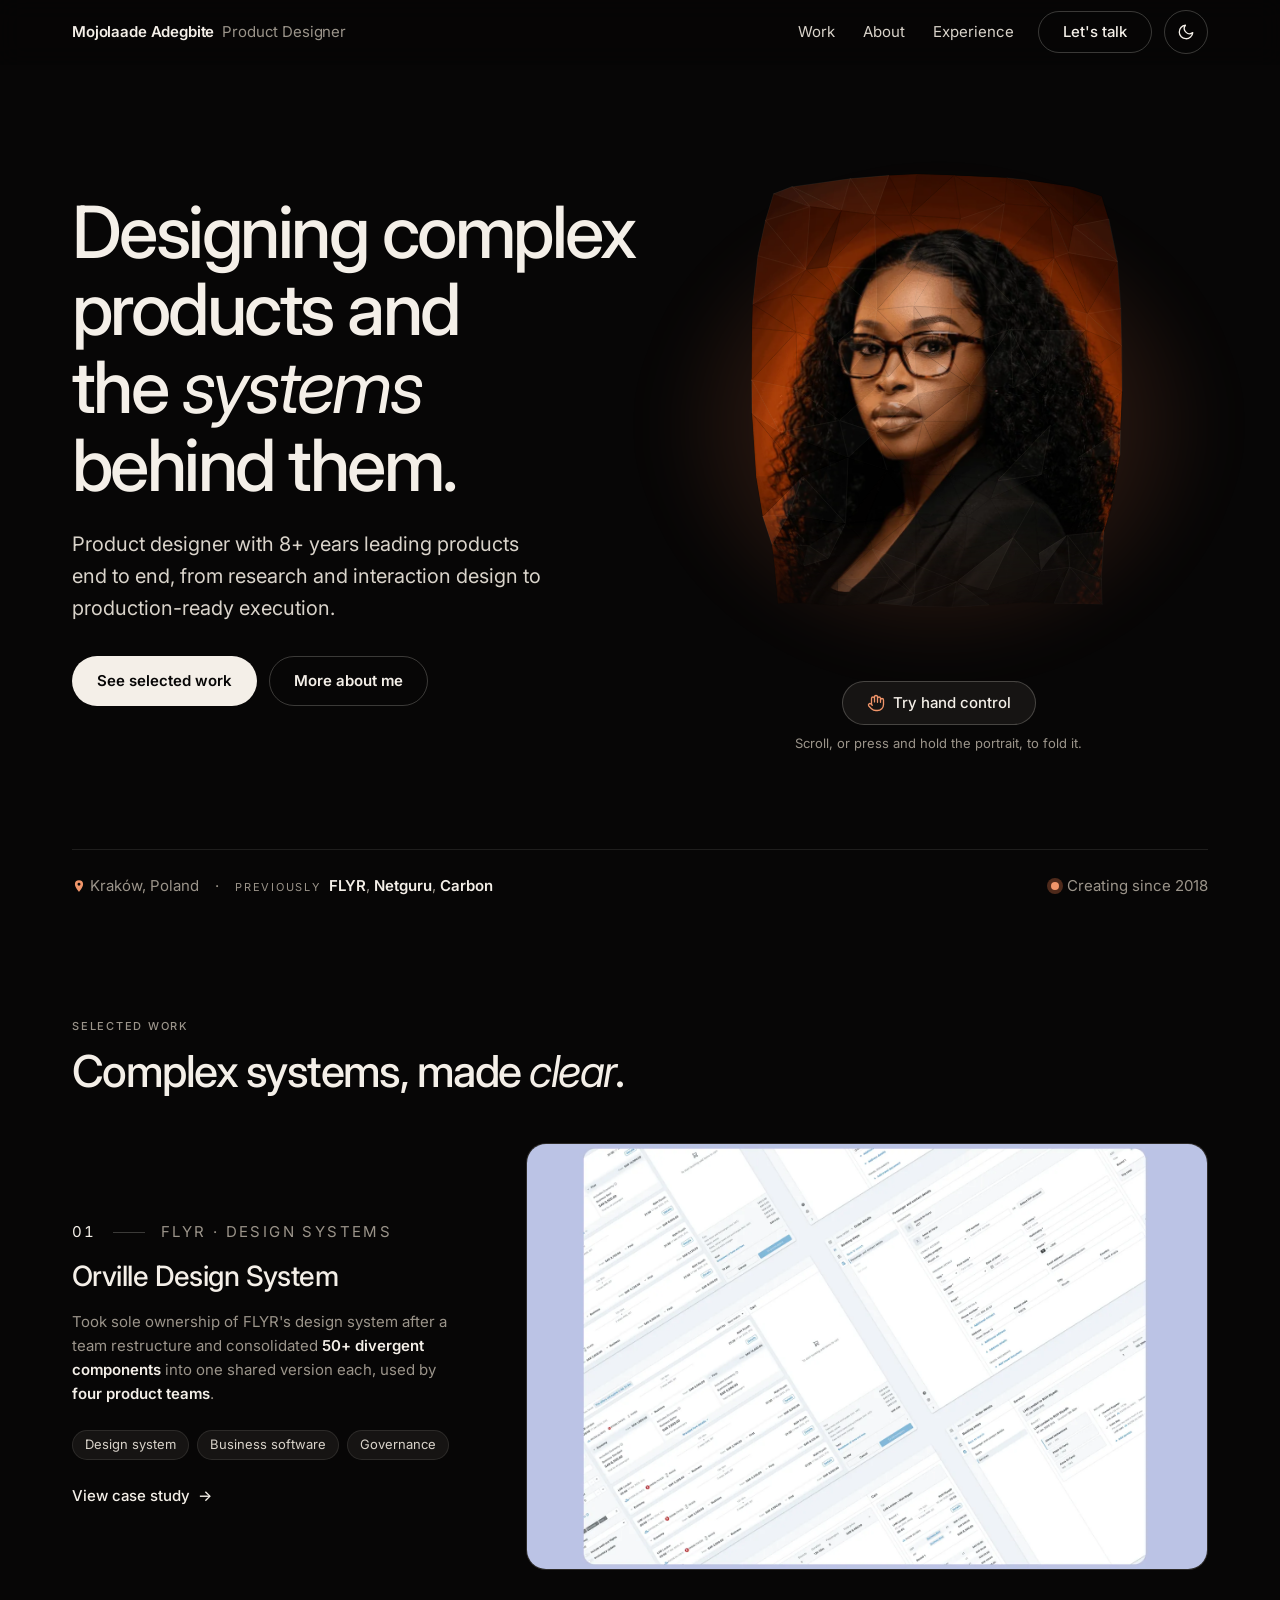
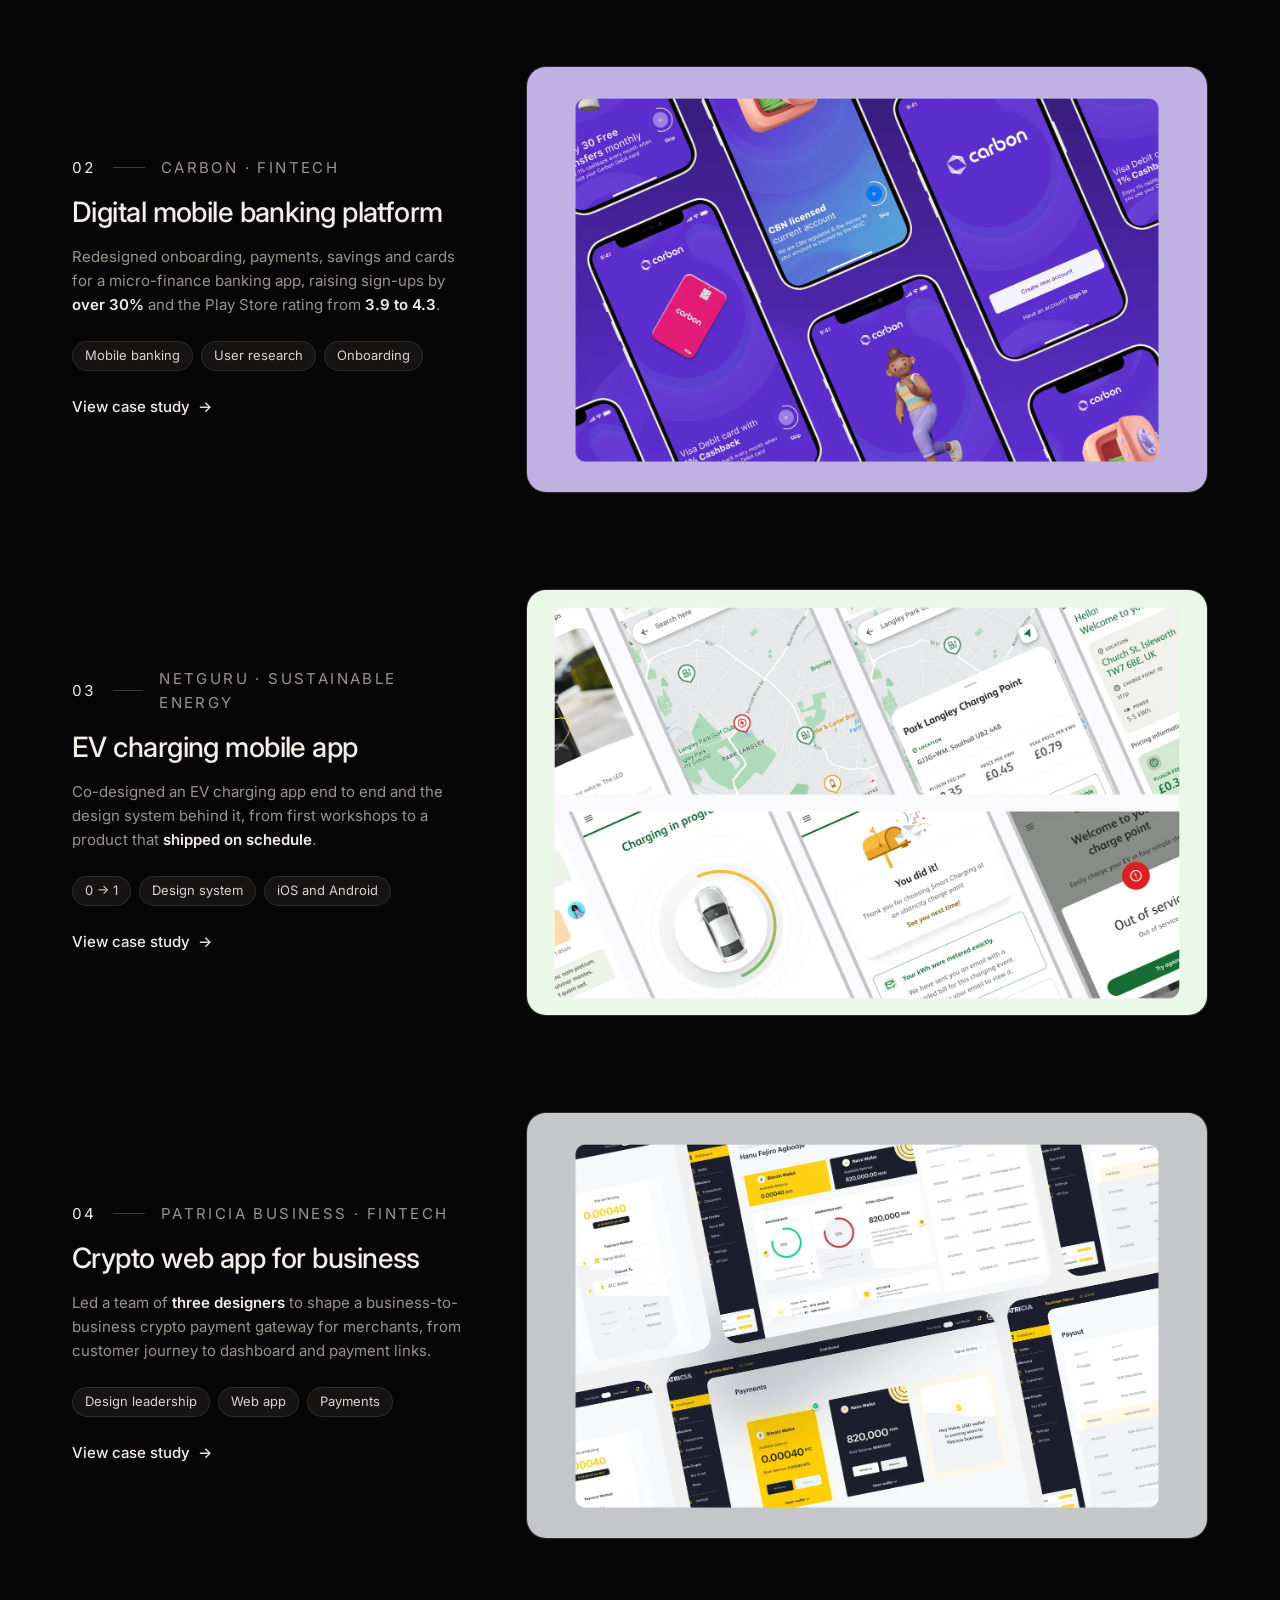
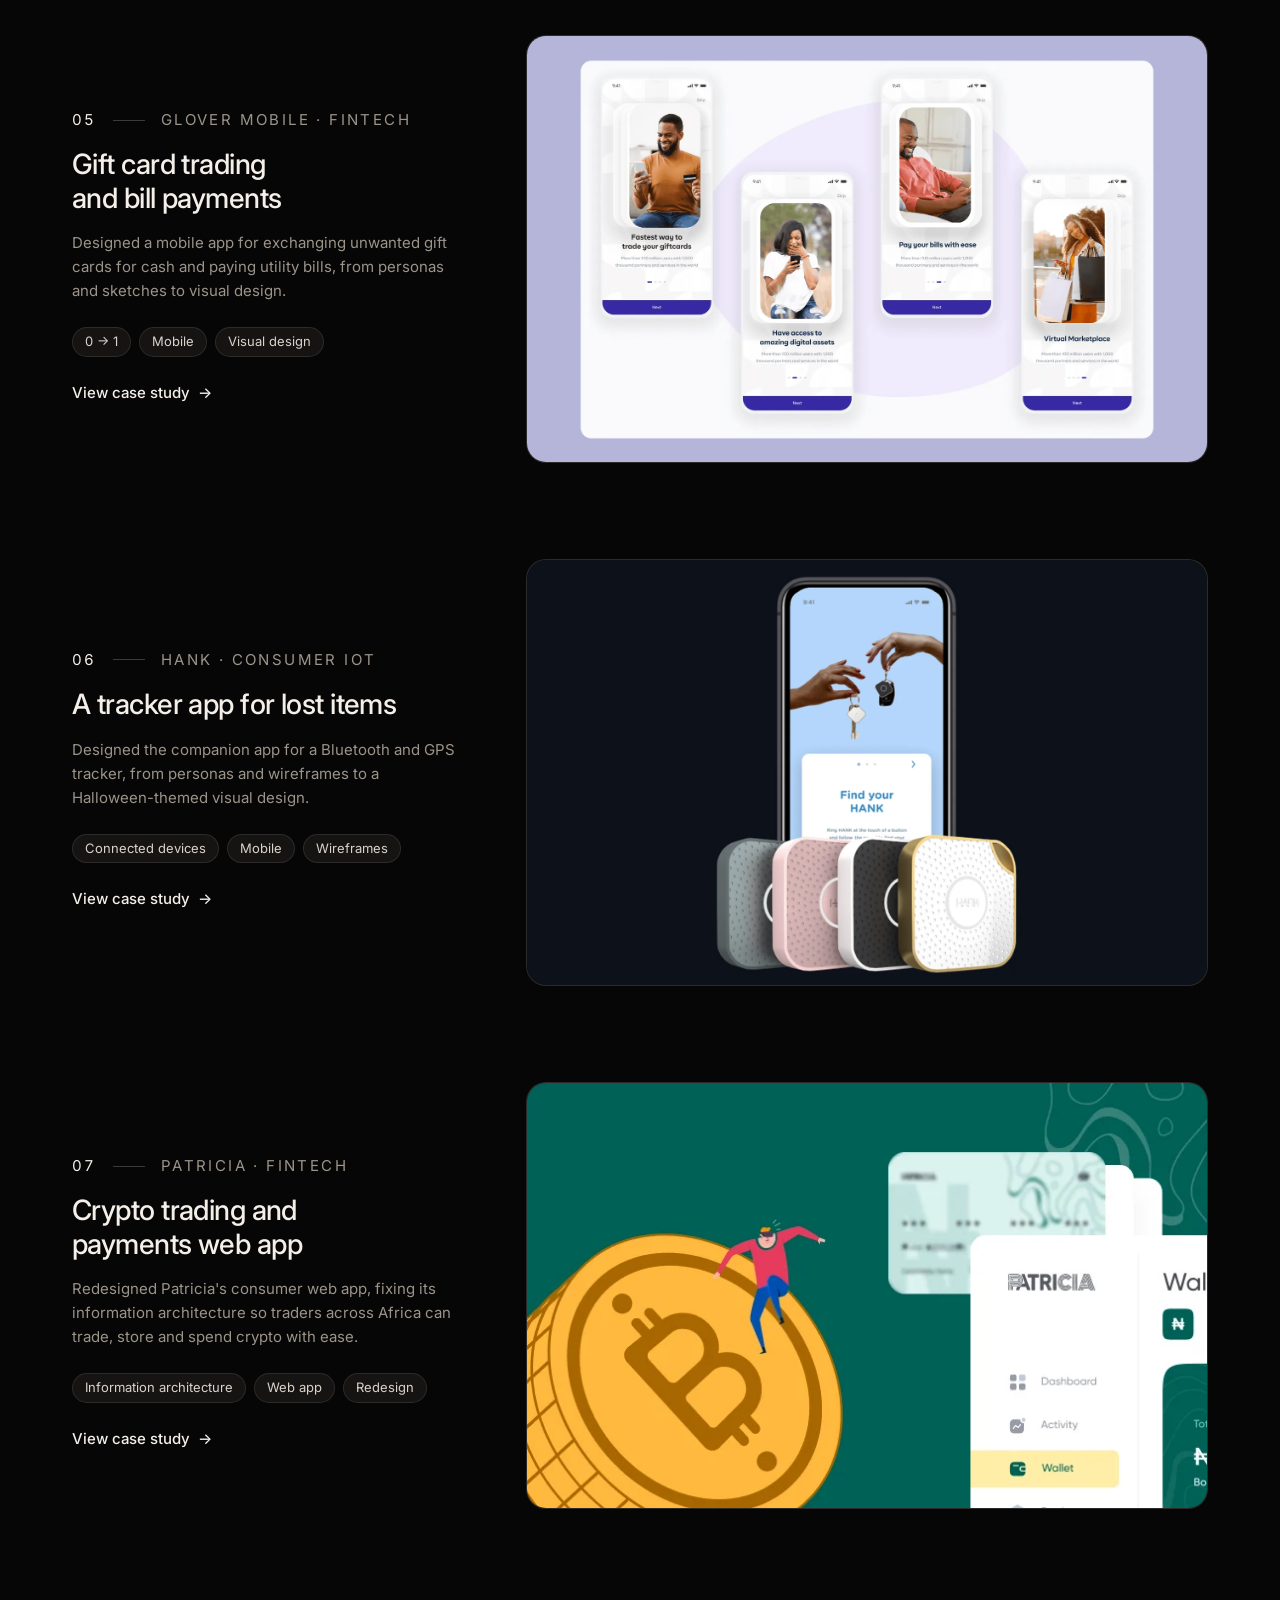
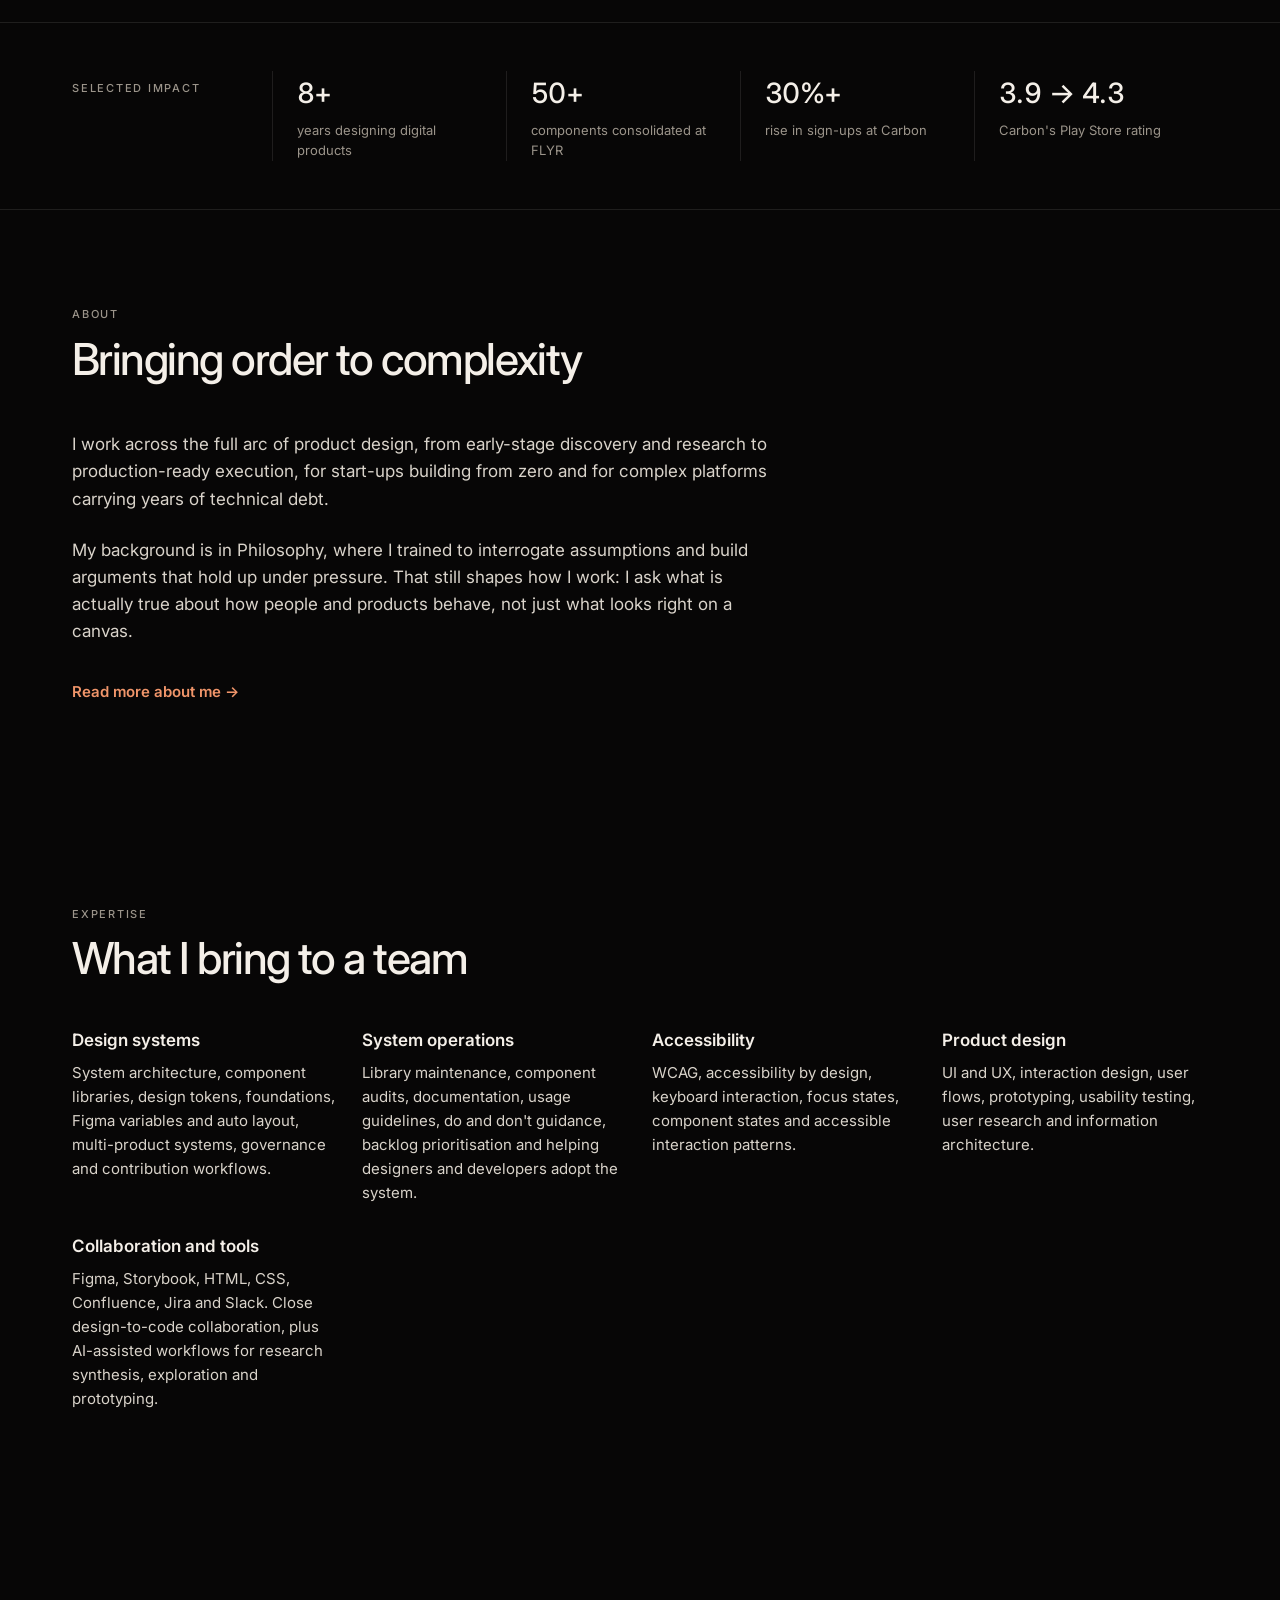
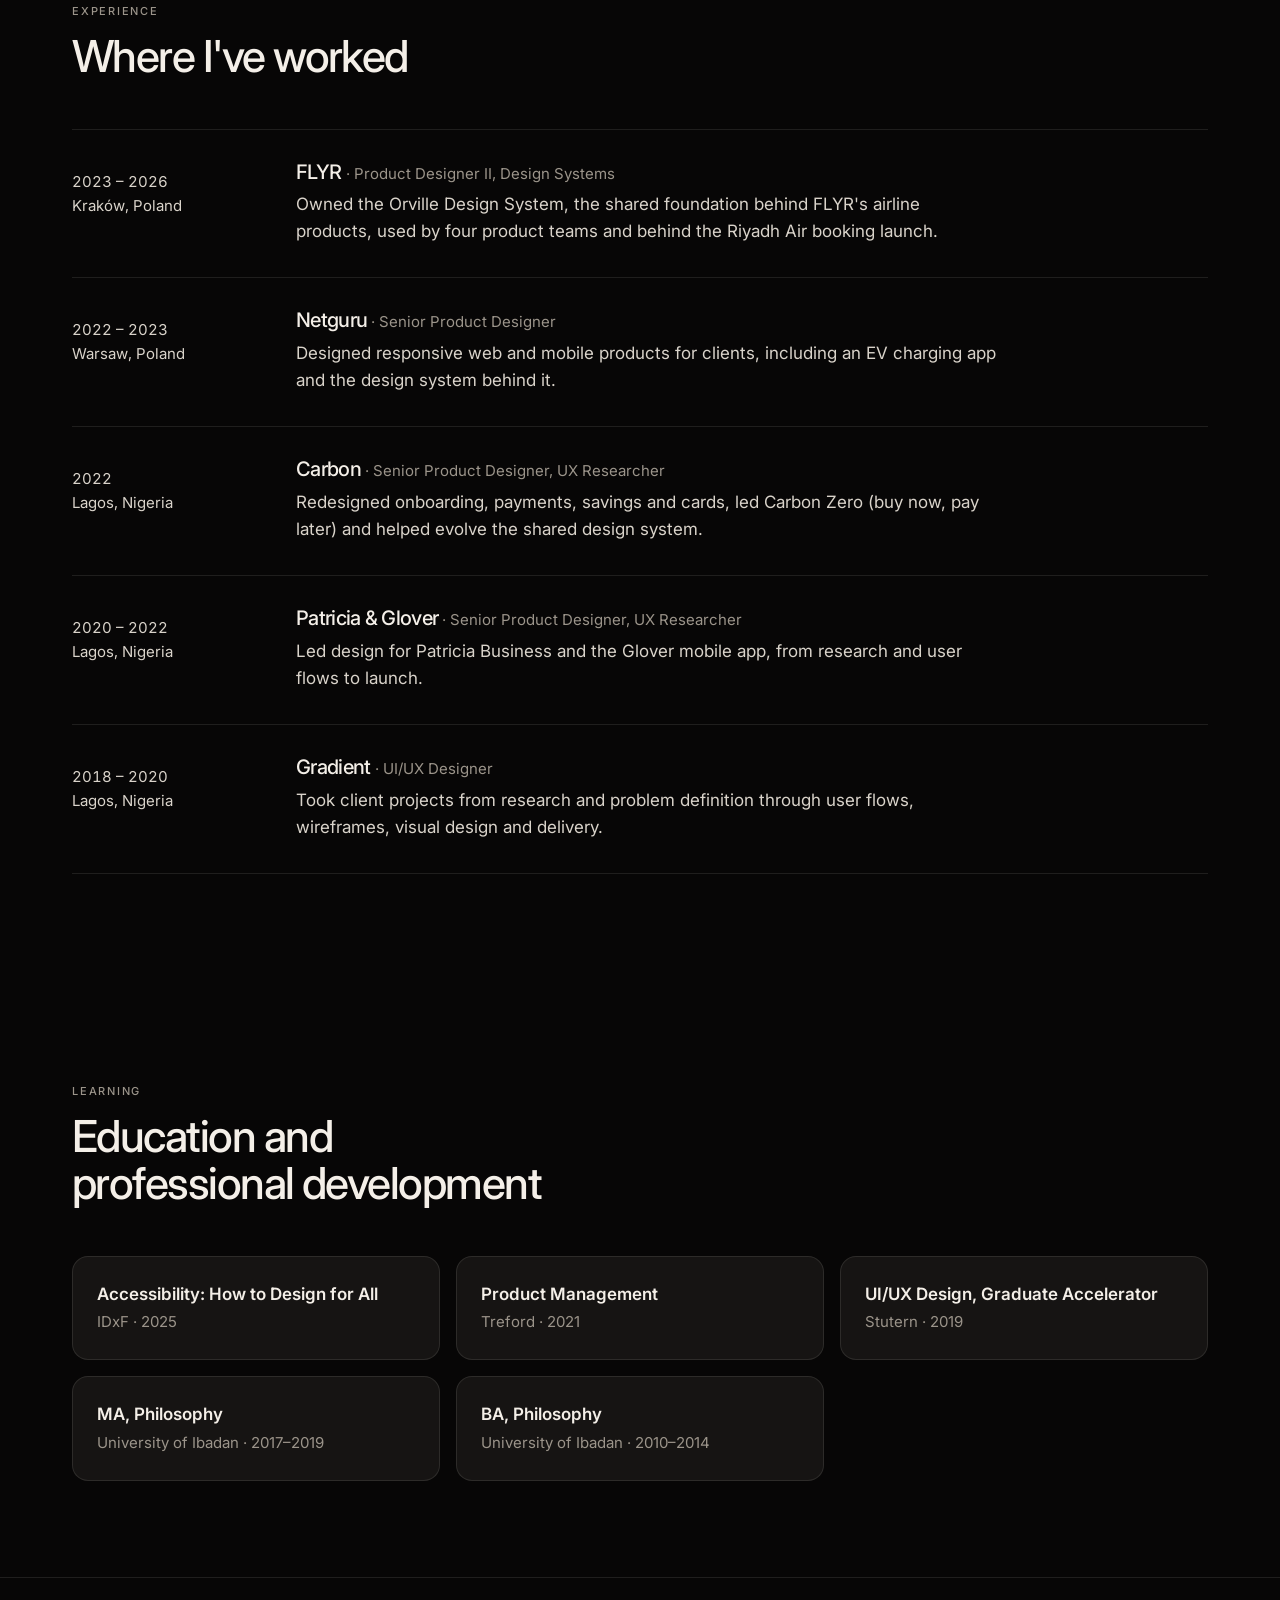
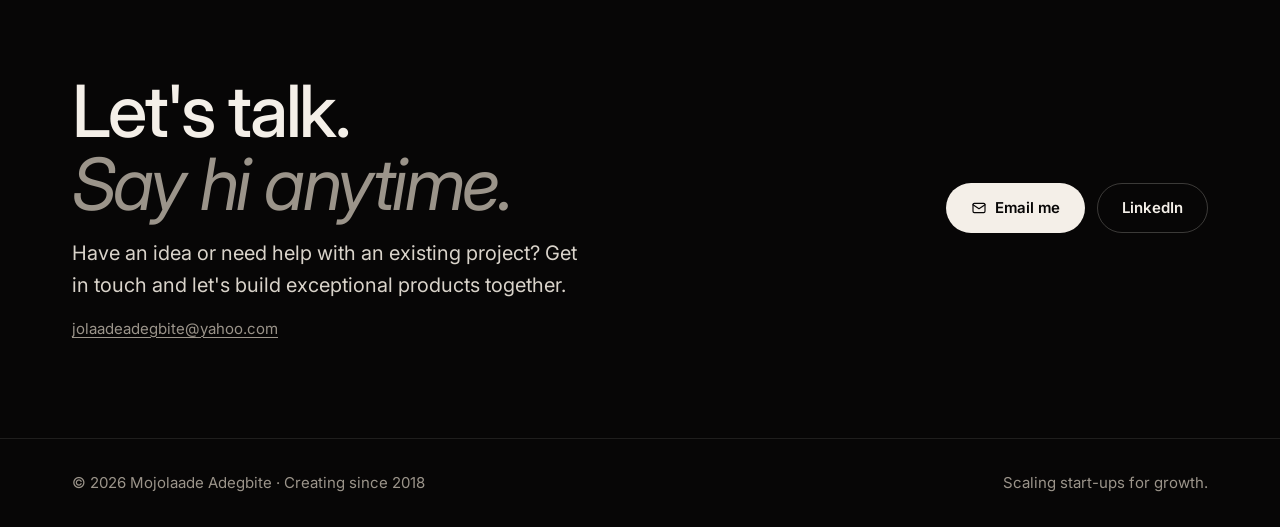
==== commit 867b5fc8: "Add a folding low-poly paper portrait with optional hand control The hero portrait is cut into a mes" ====
--- a/index.html
+++ b/index.html
@@ -29,6 +29,7 @@
     <link rel="stylesheet" href="styles/tokens.css" />
     <link rel="stylesheet" href="styles/main.css" />
     <script src="scripts/main.js" defer></script>
+    <script src="scripts/portrait.js" defer></script>
   </head>
 
   <body>
@@ -69,9 +70,23 @@
                 <a class="button button-secondary" href="about.html">More about me</a>
               </div>
             </div>
-            <figure class="hero-figure">
-              <img src="images/about/portrait.webp" alt="Portrait of Mojolaade Adegbite" width="768" height="1376" fetchpriority="high" decoding="async" />
-            </figure>
+            <div class="hero-visual">
+              <figure class="hero-figure">
+                <img src="images/about/portrait.webp" alt="Portrait of Mojolaade Adegbite" width="768" height="1376" fetchpriority="high" decoding="async" />
+              </figure>
+              <!-- Shown by scripts/portrait.js when the folding portrait is running -->
+              <div class="hand-ui" hidden>
+                <button class="hand-toggle" type="button" aria-pressed="false">
+                  <svg viewBox="0 0 24 24" fill="none" stroke="currentColor" stroke-width="1.75" stroke-linecap="round" stroke-linejoin="round" aria-hidden="true"><path d="M18 11V6a2 2 0 0 0-4 0v5M14 10V4a2 2 0 0 0-4 0v6M10 10.5V6a2 2 0 0 0-4 0v8" /><path d="M18 8a2 2 0 1 1 4 0v6a8 8 0 0 1-8 8h-2c-2.8 0-4.5-.9-6-2.4l-3.6-3.6a2 2 0 0 1 2.8-2.8L7 15" /></svg>
+                  <span class="hand-toggle-label">Try hand control</span>
+                </button>
+                <p class="hand-hint" aria-live="polite">Scroll, or press and hold the portrait, to fold it.</p>
+                <div class="hand-cam" hidden>
+                  <video playsinline muted aria-hidden="true"></video>
+                  <canvas aria-hidden="true"></canvas>
+                </div>
+              </div>
+            </div>
           </div>
           <p class="hero-bar">
             <span><svg viewBox="0 0 24 24" fill="currentColor" aria-hidden="true"><path d="M12 2a7 7 0 0 0-7 7c0 5.2 7 13 7 13s7-7.8 7-13a7 7 0 0 0-7-7Zm0 9.5A2.5 2.5 0 1 1 12 6.5a2.5 2.5 0 0 1 0 5Z" /></svg>Kraków, Poland</span>
@@ -317,6 +332,20 @@
       </section>
     </main>
 
+    <dialog class="hand-consent" aria-labelledby="consent-title">
+      <form method="dialog">
+        <h2 id="consent-title">Fold the portrait with your hand?</h2>
+        <p>
+          This uses your camera to follow your hand. The video stays on your device: it's
+          processed in your browser and never uploaded or saved. You can turn it off at any time.
+        </p>
+        <div class="actions">
+          <button class="button button-secondary" value="cancel">Not now</button>
+          <button class="button button-primary" value="ok">Turn on camera</button>
+        </div>
+      </form>
+    </dialog>
+
     <footer class="site-footer">
       <div class="container">
         <p>© <span data-year>2026</span> Mojolaade Adegbite · Creating since 2018</p>
--- a/styles/main.css
+++ b/styles/main.css
@@ -279,10 +279,17 @@
   margin-top: var(--space-5);
 }
 
+.hero-visual {
+  display: grid;
+  justify-items: center;
+  gap: var(--space-4);
+  justify-self: center;
+  width: min(100%, 26rem);
+}
+
 .hero-figure {
   position: relative;
-  justify-self: center;
-  width: min(100%, 26rem);
+  width: 100%;
   margin: 0;
 }
 
@@ -303,16 +310,156 @@
   object-fit: cover;
   object-position: center 20%;
   border-radius: var(--radius-lg);
+  /* Mirror so the portrait faces into the page, towards the headline */
+  transform: scaleX(-1);
   /* Fade the bottom edge into the page */
   -webkit-mask-image: linear-gradient(to bottom, #000 70%, transparent);
   mask-image: linear-gradient(to bottom, #000 70%, transparent);
 }
 
 @media (max-width: 55.99rem) {
-  .hero-figure {
+  .hero-visual {
     order: -1;
-    width: min(70%, 18rem);
-  }
+    width: min(80%, 20rem);
+  }
+}
+
+/* Folding paper portrait (scripts/portrait.js) */
+
+.portrait-canvas {
+  display: block;
+  width: 100%;
+  aspect-ratio: 4 / 5;
+  cursor: grab;
+  touch-action: pan-y;
+  -webkit-user-select: none;
+  user-select: none;
+  -webkit-touch-callout: none;
+  -webkit-mask-image: linear-gradient(to bottom, #000 72%, transparent);
+  mask-image: linear-gradient(to bottom, #000 72%, transparent);
+}
+
+.portrait-canvas:active {
+  cursor: grabbing;
+}
+
+.hero-figure.is-live img {
+  display: none;
+}
+
+.hand-ui {
+  display: grid;
+  justify-items: center;
+  gap: var(--space-2);
+  text-align: center;
+}
+
+.hand-ui[hidden],
+.hand-cam[hidden] {
+  display: none;
+}
+
+.hand-toggle {
+  display: inline-flex;
+  align-items: center;
+  gap: var(--space-2);
+  min-height: 2.75rem;
+  padding: var(--space-2) var(--space-5);
+  font: inherit;
+  font-size: var(--text-sm);
+  font-weight: 500;
+  color: var(--color-text);
+  background: var(--color-surface-muted);
+  border: 1px solid var(--color-border-strong);
+  border-radius: var(--radius-pill);
+  cursor: pointer;
+  transition: background-color var(--duration-fast) var(--ease-out);
+}
+
+.hand-toggle svg {
+  width: 1.125rem;
+  height: 1.125rem;
+  color: var(--color-accent);
+}
+
+.hand-toggle:hover {
+  background: var(--color-surface);
+}
+
+.hand-toggle[aria-pressed="true"] {
+  border-color: var(--color-accent);
+}
+
+.hand-toggle:disabled {
+  opacity: 0.6;
+  cursor: progress;
+}
+
+.hand-hint {
+  max-width: 22rem;
+  font-size: var(--text-xs);
+  color: var(--color-text-subtle);
+}
+
+.hand-cam {
+  position: relative;
+  width: 10rem;
+  aspect-ratio: 4 / 3;
+  overflow: hidden;
+  border-radius: var(--radius-md);
+  border: 1px solid var(--color-border-strong);
+  background: var(--color-surface);
+}
+
+.hand-cam video,
+.hand-cam canvas {
+  position: absolute;
+  inset: 0;
+  width: 100%;
+  height: 100%;
+  object-fit: cover;
+  /* Mirror, like looking in a mirror */
+  transform: scaleX(-1);
+}
+
+.hand-cam video {
+  opacity: 0.55;
+}
+
+.hand-consent {
+  width: min(100% - 2rem, 28rem);
+  padding: var(--space-6);
+  color: var(--color-text);
+  background: var(--color-surface);
+  border: 1px solid var(--color-border-strong);
+  border-radius: var(--radius-lg);
+}
+
+.hand-consent::backdrop {
+  background: rgb(0 0 0 / 0.6);
+  backdrop-filter: blur(4px);
+}
+
+.hand-consent h2 {
+  font-size: var(--text-xl);
+}
+
+.hand-consent p {
+  margin-top: var(--space-3);
+  font-size: var(--text-sm);
+  color: var(--color-text-muted);
+}
+
+.hand-consent .actions {
+  justify-content: flex-end;
+  margin-top: var(--space-5);
+}
+
+.hand-consent button {
+  font: inherit;
+  font-size: var(--text-sm);
+  font-weight: 600;
+  cursor: pointer;
 }
 
 .hero-bar {
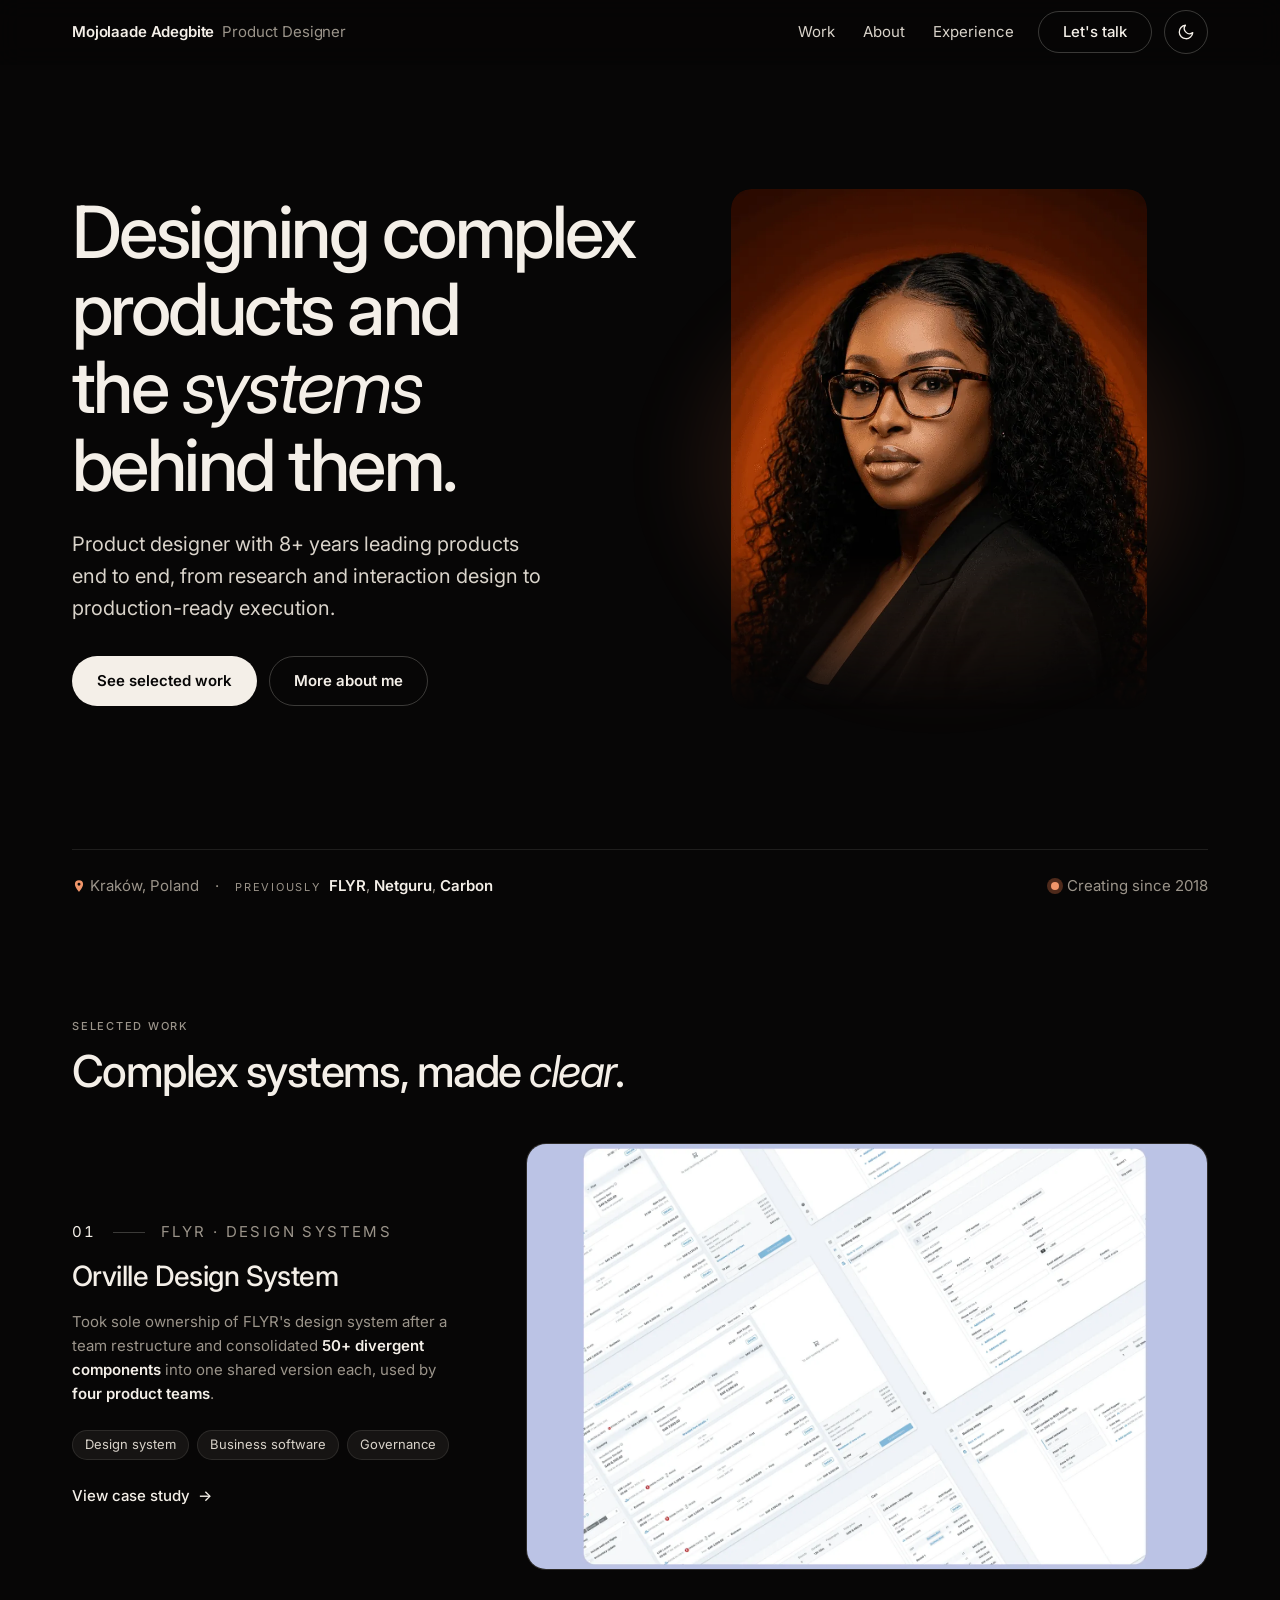
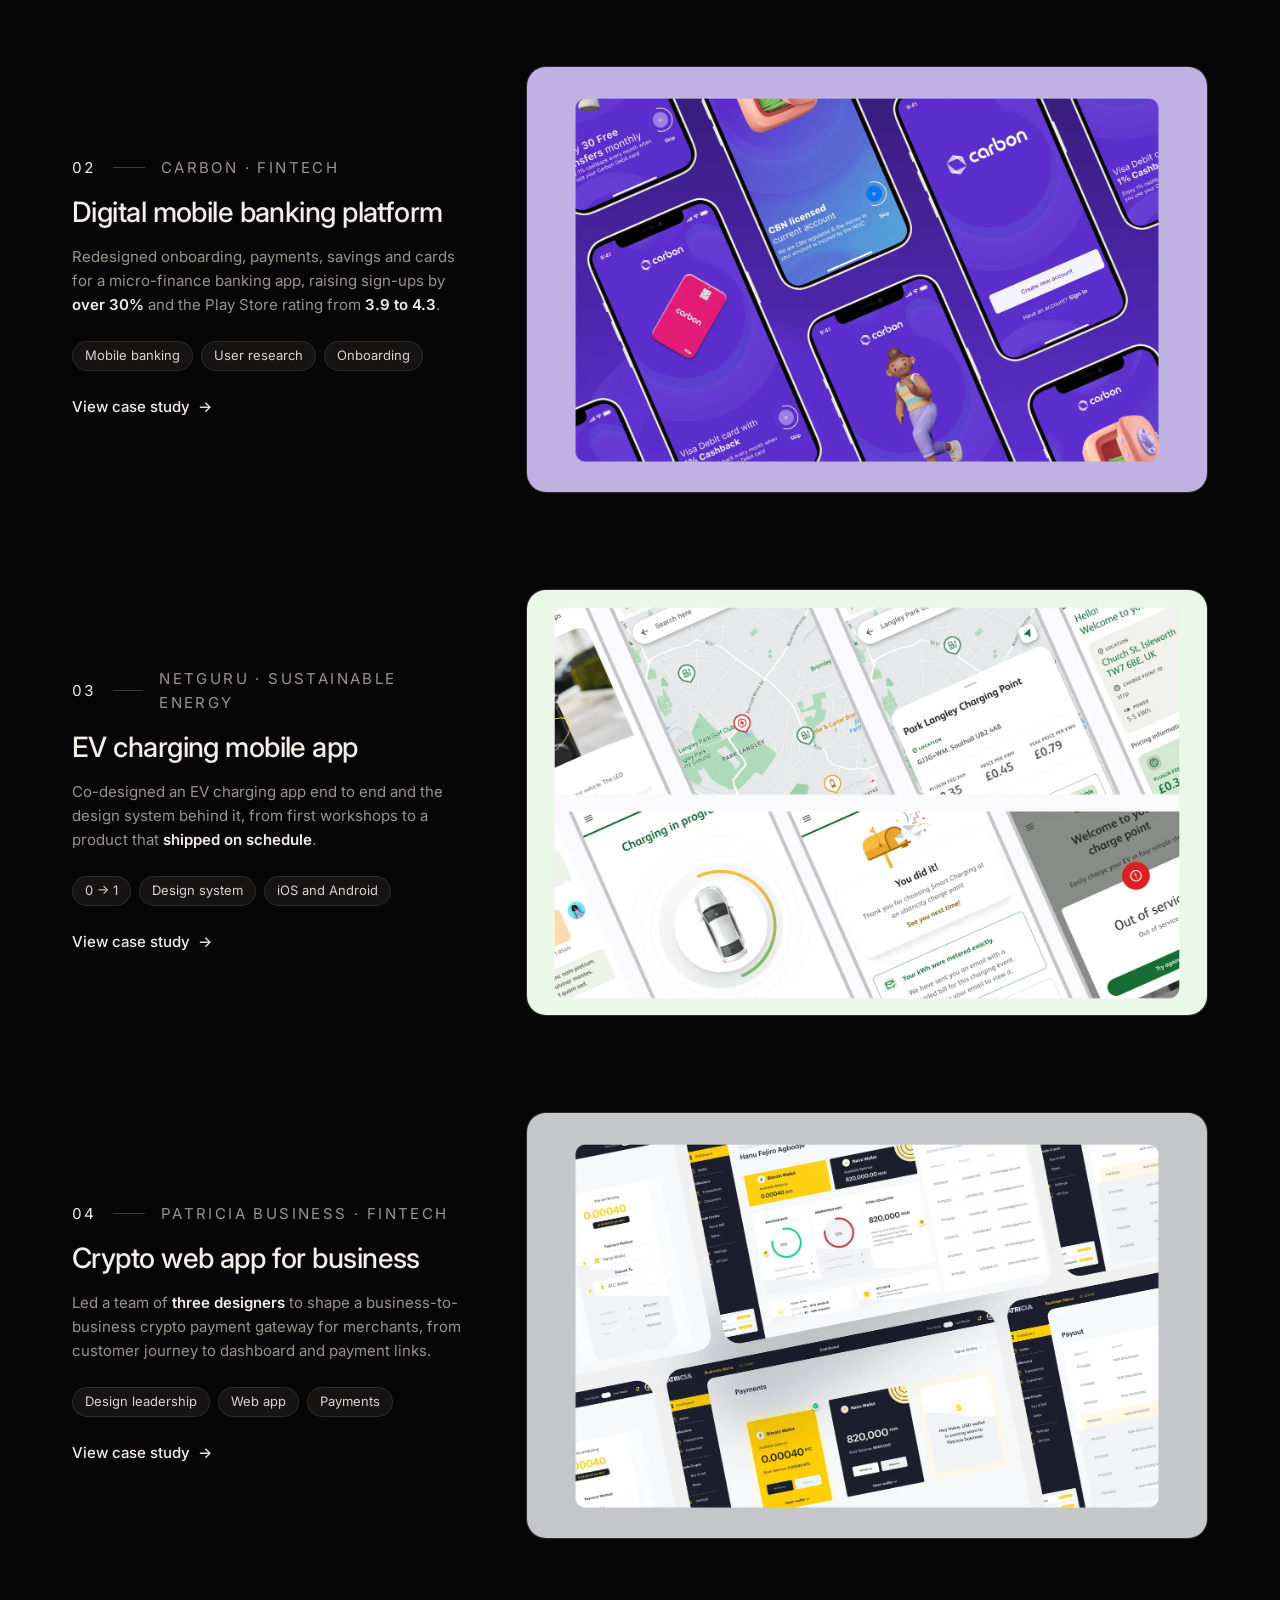
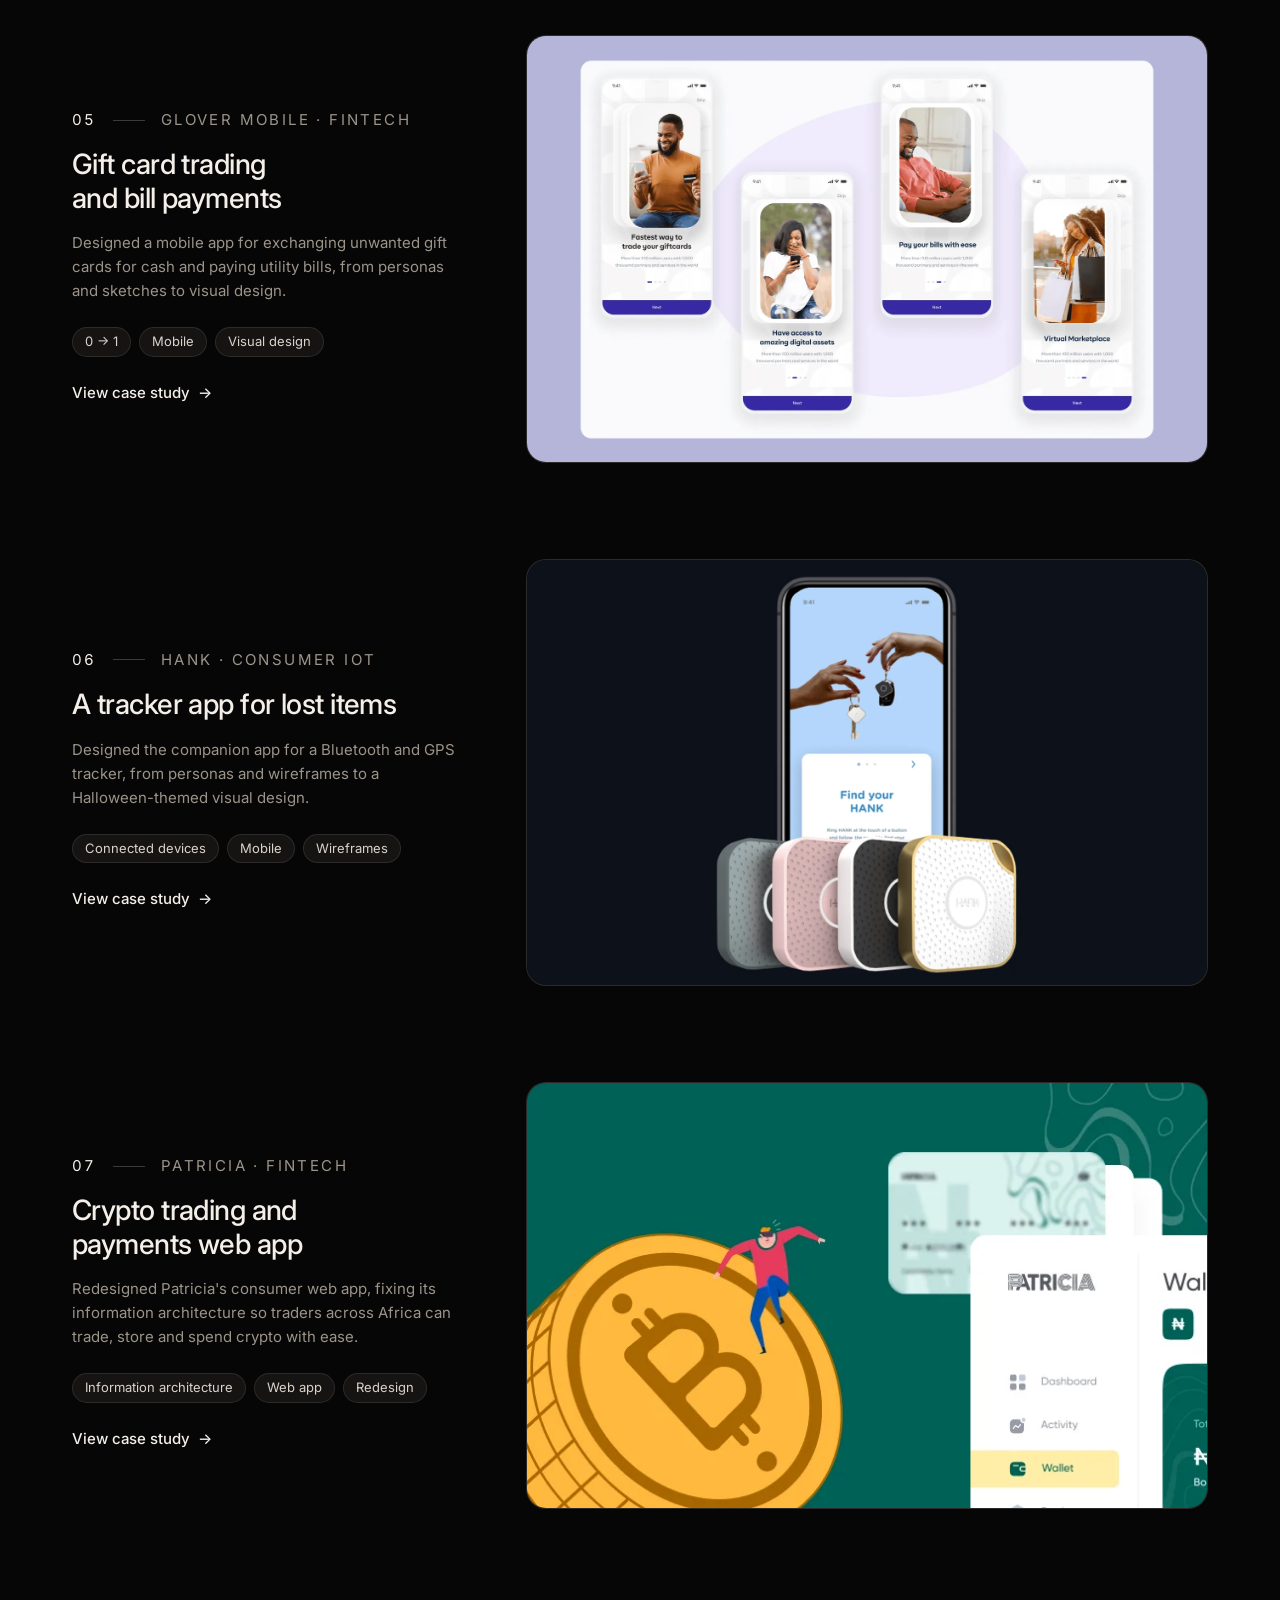
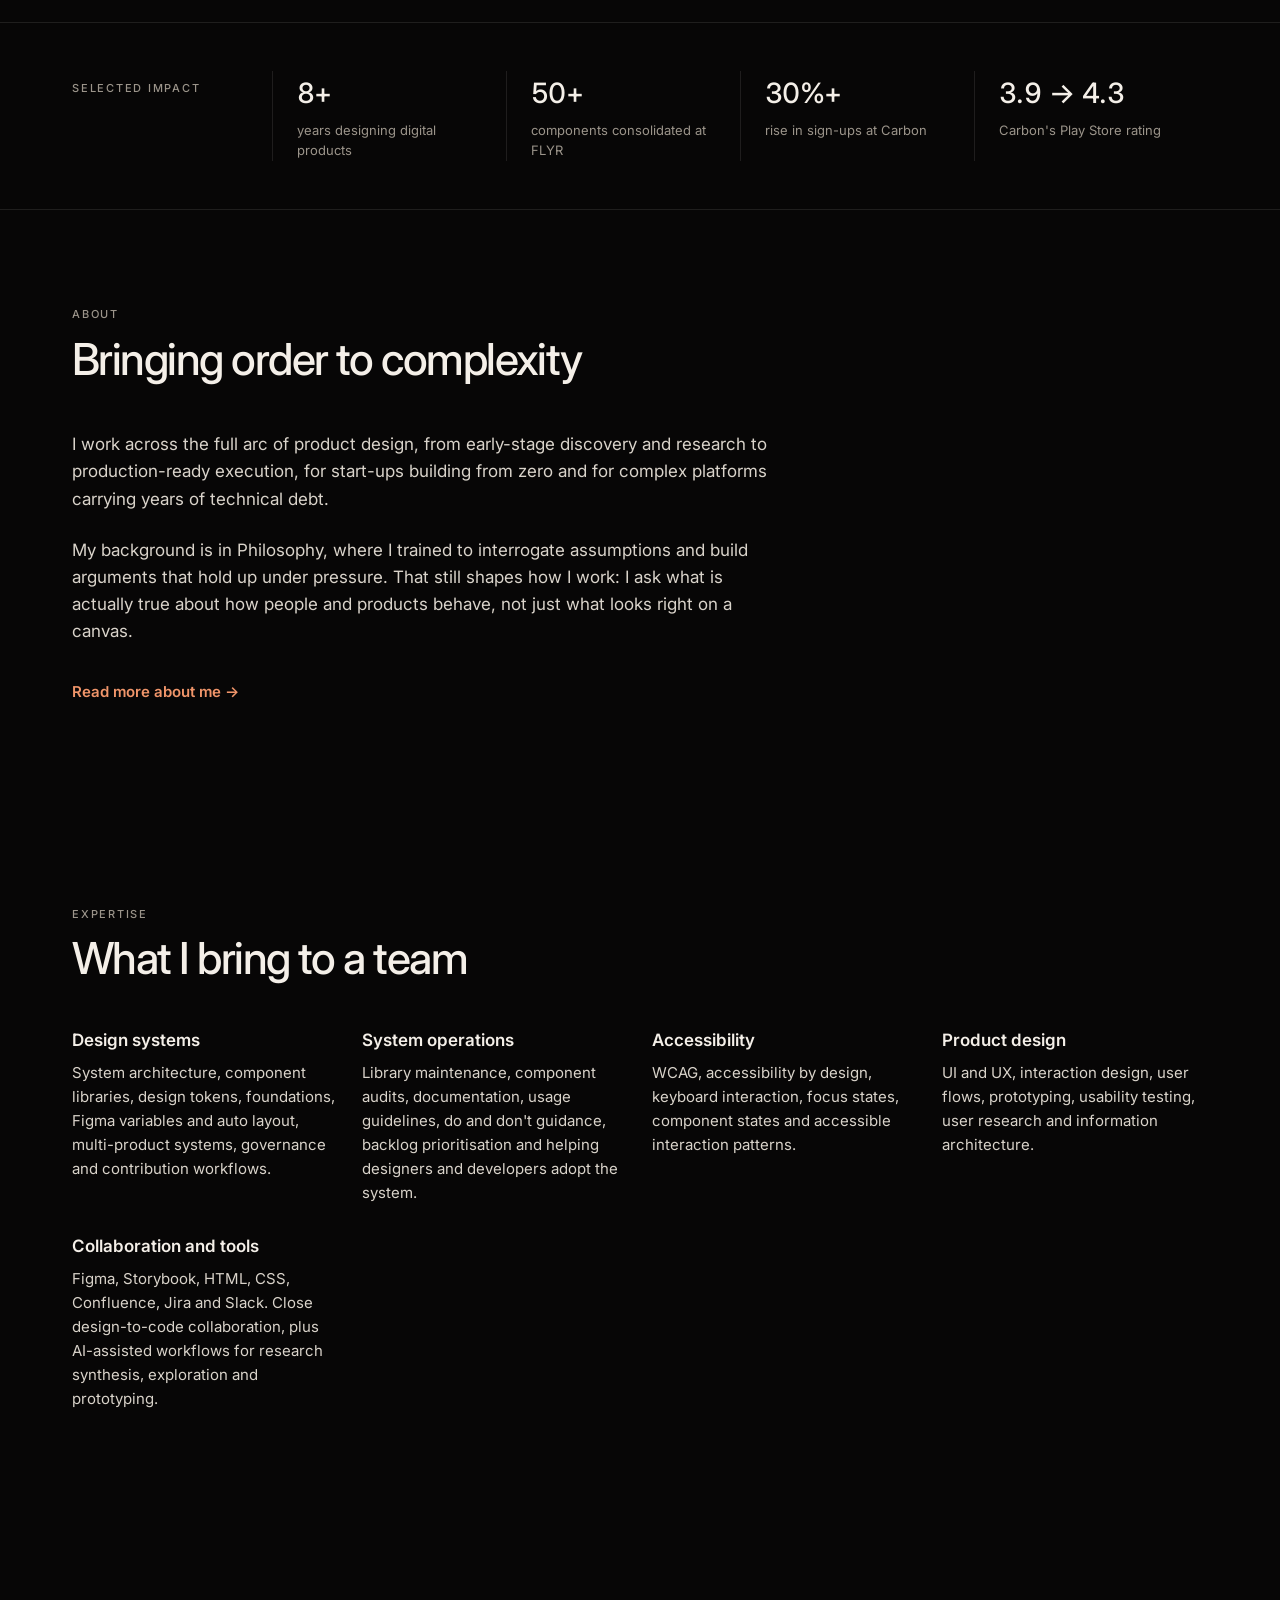
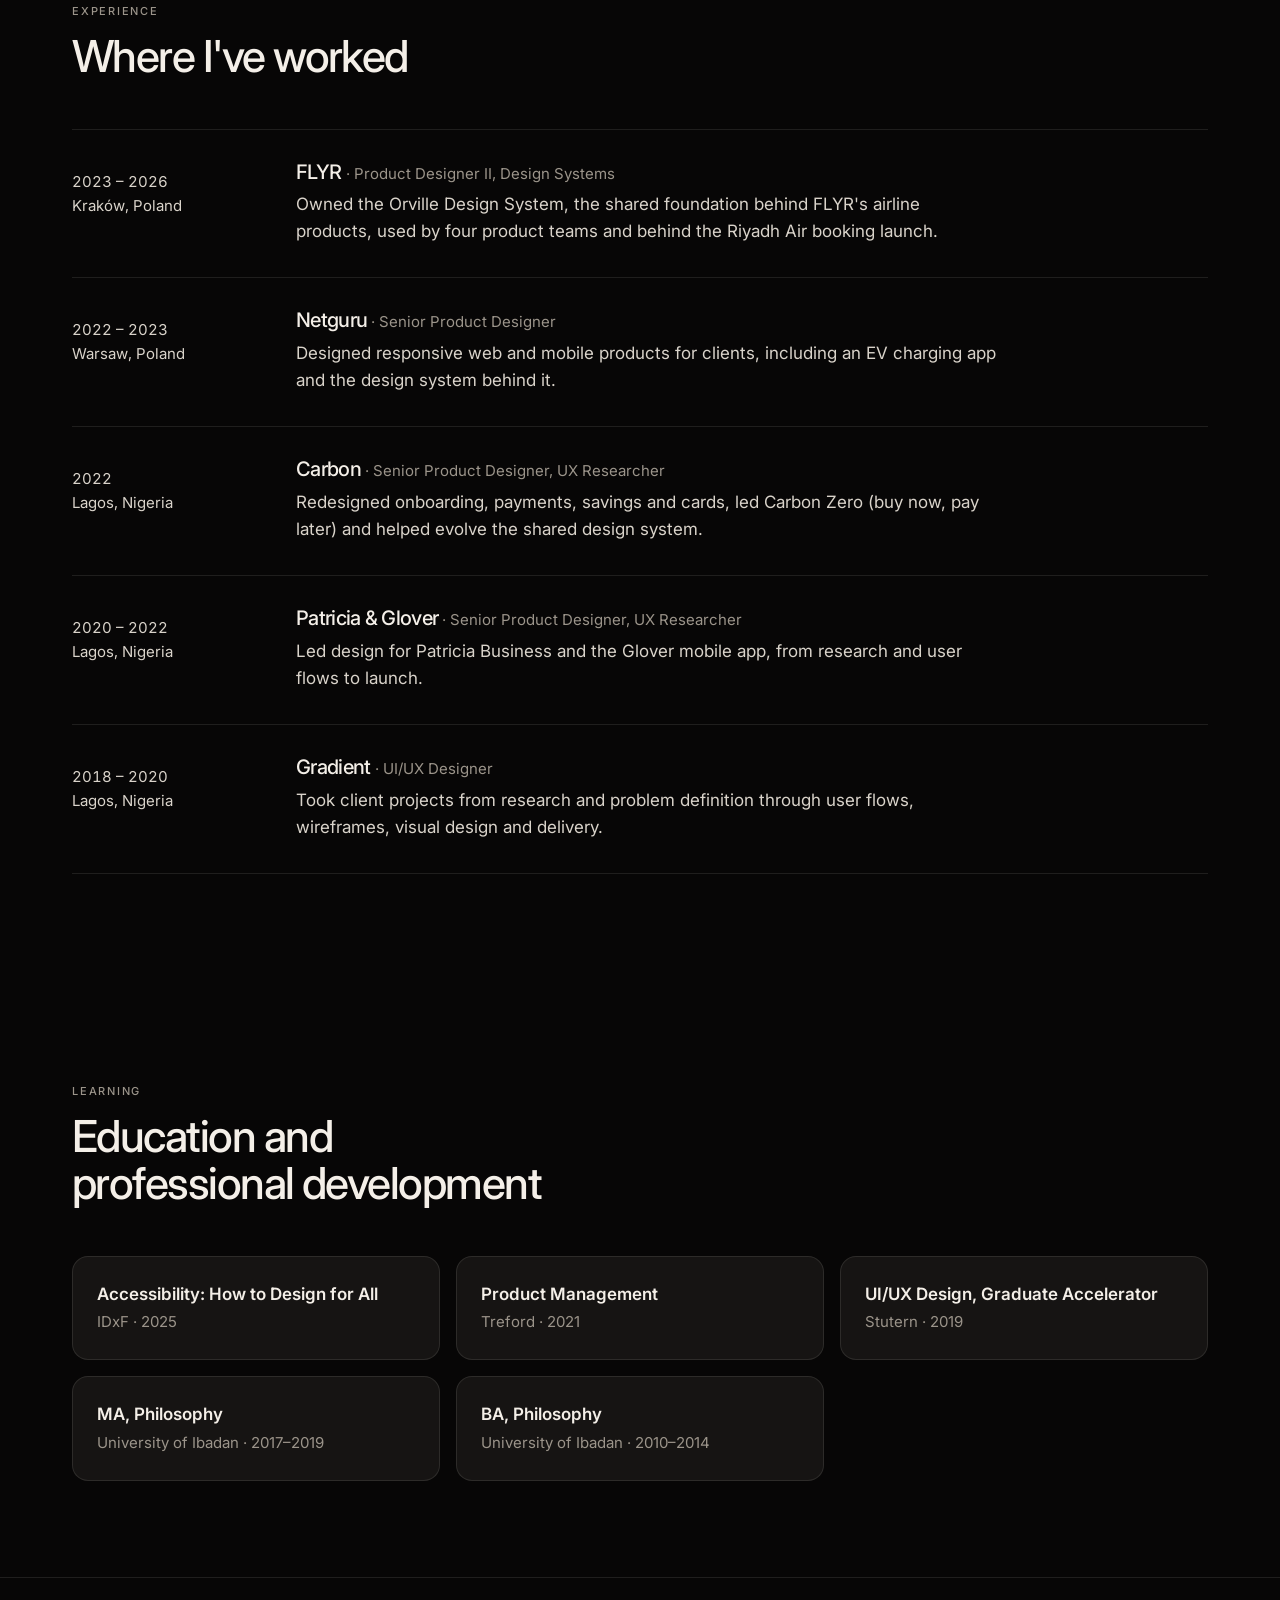
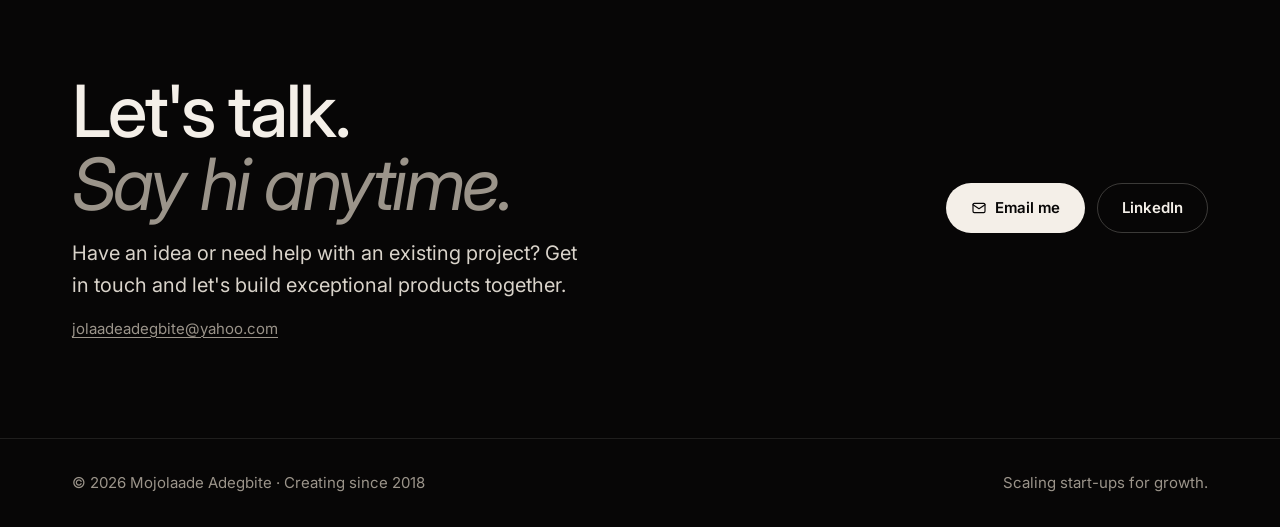
==== commit 5f5f4f1e: "Merge e9595080844ef057861a3cacdd221f743f029f5e into ab2c8ecf02c86cb3a6556dba6aa273d0ff7e3cf6" ====
--- a/index.html
+++ b/index.html
@@ -29,7 +29,6 @@
     <link rel="stylesheet" href="styles/tokens.css" />
     <link rel="stylesheet" href="styles/main.css" />
     <script src="scripts/main.js" defer></script>
-    <script src="scripts/portrait.js" defer></script>
   </head>
 
   <body>
@@ -70,23 +69,9 @@
                 <a class="button button-secondary" href="about.html">More about me</a>
               </div>
             </div>
-            <div class="hero-visual">
-              <figure class="hero-figure">
-                <img src="images/about/portrait.webp" alt="Portrait of Mojolaade Adegbite" width="768" height="1376" fetchpriority="high" decoding="async" />
-              </figure>
-              <!-- Shown by scripts/portrait.js when the folding portrait is running -->
-              <div class="hand-ui" hidden>
-                <button class="hand-toggle" type="button" aria-pressed="false">
-                  <svg viewBox="0 0 24 24" fill="none" stroke="currentColor" stroke-width="1.75" stroke-linecap="round" stroke-linejoin="round" aria-hidden="true"><path d="M18 11V6a2 2 0 0 0-4 0v5M14 10V4a2 2 0 0 0-4 0v6M10 10.5V6a2 2 0 0 0-4 0v8" /><path d="M18 8a2 2 0 1 1 4 0v6a8 8 0 0 1-8 8h-2c-2.8 0-4.5-.9-6-2.4l-3.6-3.6a2 2 0 0 1 2.8-2.8L7 15" /></svg>
-                  <span class="hand-toggle-label">Try hand control</span>
-                </button>
-                <p class="hand-hint" aria-live="polite">Scroll, or press and hold the portrait, to fold it.</p>
-                <div class="hand-cam" hidden>
-                  <video playsinline muted aria-hidden="true"></video>
-                  <canvas aria-hidden="true"></canvas>
-                </div>
-              </div>
-            </div>
+            <figure class="hero-figure">
+              <img src="images/about/portrait.webp" alt="Portrait of Mojolaade Adegbite" width="768" height="1376" fetchpriority="high" decoding="async" />
+            </figure>
           </div>
           <p class="hero-bar">
             <span><svg viewBox="0 0 24 24" fill="currentColor" aria-hidden="true"><path d="M12 2a7 7 0 0 0-7 7c0 5.2 7 13 7 13s7-7.8 7-13a7 7 0 0 0-7-7Zm0 9.5A2.5 2.5 0 1 1 12 6.5a2.5 2.5 0 0 1 0 5Z" /></svg>Kraków, Poland</span>
@@ -332,20 +317,6 @@
       </section>
     </main>
 
-    <dialog class="hand-consent" aria-labelledby="consent-title">
-      <form method="dialog">
-        <h2 id="consent-title">Fold the portrait with your hand?</h2>
-        <p>
-          This uses your camera to follow your hand. The video stays on your device: it's
-          processed in your browser and never uploaded or saved. You can turn it off at any time.
-        </p>
-        <div class="actions">
-          <button class="button button-secondary" value="cancel">Not now</button>
-          <button class="button button-primary" value="ok">Turn on camera</button>
-        </div>
-      </form>
-    </dialog>
-
     <footer class="site-footer">
       <div class="container">
         <p>© <span data-year>2026</span> Mojolaade Adegbite · Creating since 2018</p>
--- a/styles/main.css
+++ b/styles/main.css
@@ -279,17 +279,10 @@
   margin-top: var(--space-5);
 }
 
-.hero-visual {
-  display: grid;
-  justify-items: center;
-  gap: var(--space-4);
+.hero-figure {
+  position: relative;
   justify-self: center;
   width: min(100%, 26rem);
-}
-
-.hero-figure {
-  position: relative;
-  width: 100%;
   margin: 0;
 }
 
@@ -318,148 +311,10 @@
 }
 
 @media (max-width: 55.99rem) {
-  .hero-visual {
+  .hero-figure {
     order: -1;
-    width: min(80%, 20rem);
-  }
-}
-
-/* Folding paper portrait (scripts/portrait.js) */
-
-.portrait-canvas {
-  display: block;
-  width: 100%;
-  aspect-ratio: 4 / 5;
-  cursor: grab;
-  touch-action: pan-y;
-  -webkit-user-select: none;
-  user-select: none;
-  -webkit-touch-callout: none;
-  -webkit-mask-image: linear-gradient(to bottom, #000 72%, transparent);
-  mask-image: linear-gradient(to bottom, #000 72%, transparent);
-}
-
-.portrait-canvas:active {
-  cursor: grabbing;
-}
-
-.hero-figure.is-live img {
-  display: none;
-}
-
-.hand-ui {
-  display: grid;
-  justify-items: center;
-  gap: var(--space-2);
-  text-align: center;
-}
-
-.hand-ui[hidden],
-.hand-cam[hidden] {
-  display: none;
-}
-
-.hand-toggle {
-  display: inline-flex;
-  align-items: center;
-  gap: var(--space-2);
-  min-height: 2.75rem;
-  padding: var(--space-2) var(--space-5);
-  font: inherit;
-  font-size: var(--text-sm);
-  font-weight: 500;
-  color: var(--color-text);
-  background: var(--color-surface-muted);
-  border: 1px solid var(--color-border-strong);
-  border-radius: var(--radius-pill);
-  cursor: pointer;
-  transition: background-color var(--duration-fast) var(--ease-out);
-}
-
-.hand-toggle svg {
-  width: 1.125rem;
-  height: 1.125rem;
-  color: var(--color-accent);
-}
-
-.hand-toggle:hover {
-  background: var(--color-surface);
-}
-
-.hand-toggle[aria-pressed="true"] {
-  border-color: var(--color-accent);
-}
-
-.hand-toggle:disabled {
-  opacity: 0.6;
-  cursor: progress;
-}
-
-.hand-hint {
-  max-width: 22rem;
-  font-size: var(--text-xs);
-  color: var(--color-text-subtle);
-}
-
-.hand-cam {
-  position: relative;
-  width: 10rem;
-  aspect-ratio: 4 / 3;
-  overflow: hidden;
-  border-radius: var(--radius-md);
-  border: 1px solid var(--color-border-strong);
-  background: var(--color-surface);
-}
-
-.hand-cam video,
-.hand-cam canvas {
-  position: absolute;
-  inset: 0;
-  width: 100%;
-  height: 100%;
-  object-fit: cover;
-  /* Mirror, like looking in a mirror */
-  transform: scaleX(-1);
-}
-
-.hand-cam video {
-  opacity: 0.55;
-}
-
-.hand-consent {
-  width: min(100% - 2rem, 28rem);
-  padding: var(--space-6);
-  color: var(--color-text);
-  background: var(--color-surface);
-  border: 1px solid var(--color-border-strong);
-  border-radius: var(--radius-lg);
-}
-
-.hand-consent::backdrop {
-  background: rgb(0 0 0 / 0.6);
-  backdrop-filter: blur(4px);
-}
-
-.hand-consent h2 {
-  font-size: var(--text-xl);
-}
-
-.hand-consent p {
-  margin-top: var(--space-3);
-  font-size: var(--text-sm);
-  color: var(--color-text-muted);
-}
-
-.hand-consent .actions {
-  justify-content: flex-end;
-  margin-top: var(--space-5);
-}
-
-.hand-consent button {
-  font: inherit;
-  font-size: var(--text-sm);
-  font-weight: 600;
-  cursor: pointer;
+    width: min(70%, 18rem);
+  }
 }
 
 .hero-bar {
